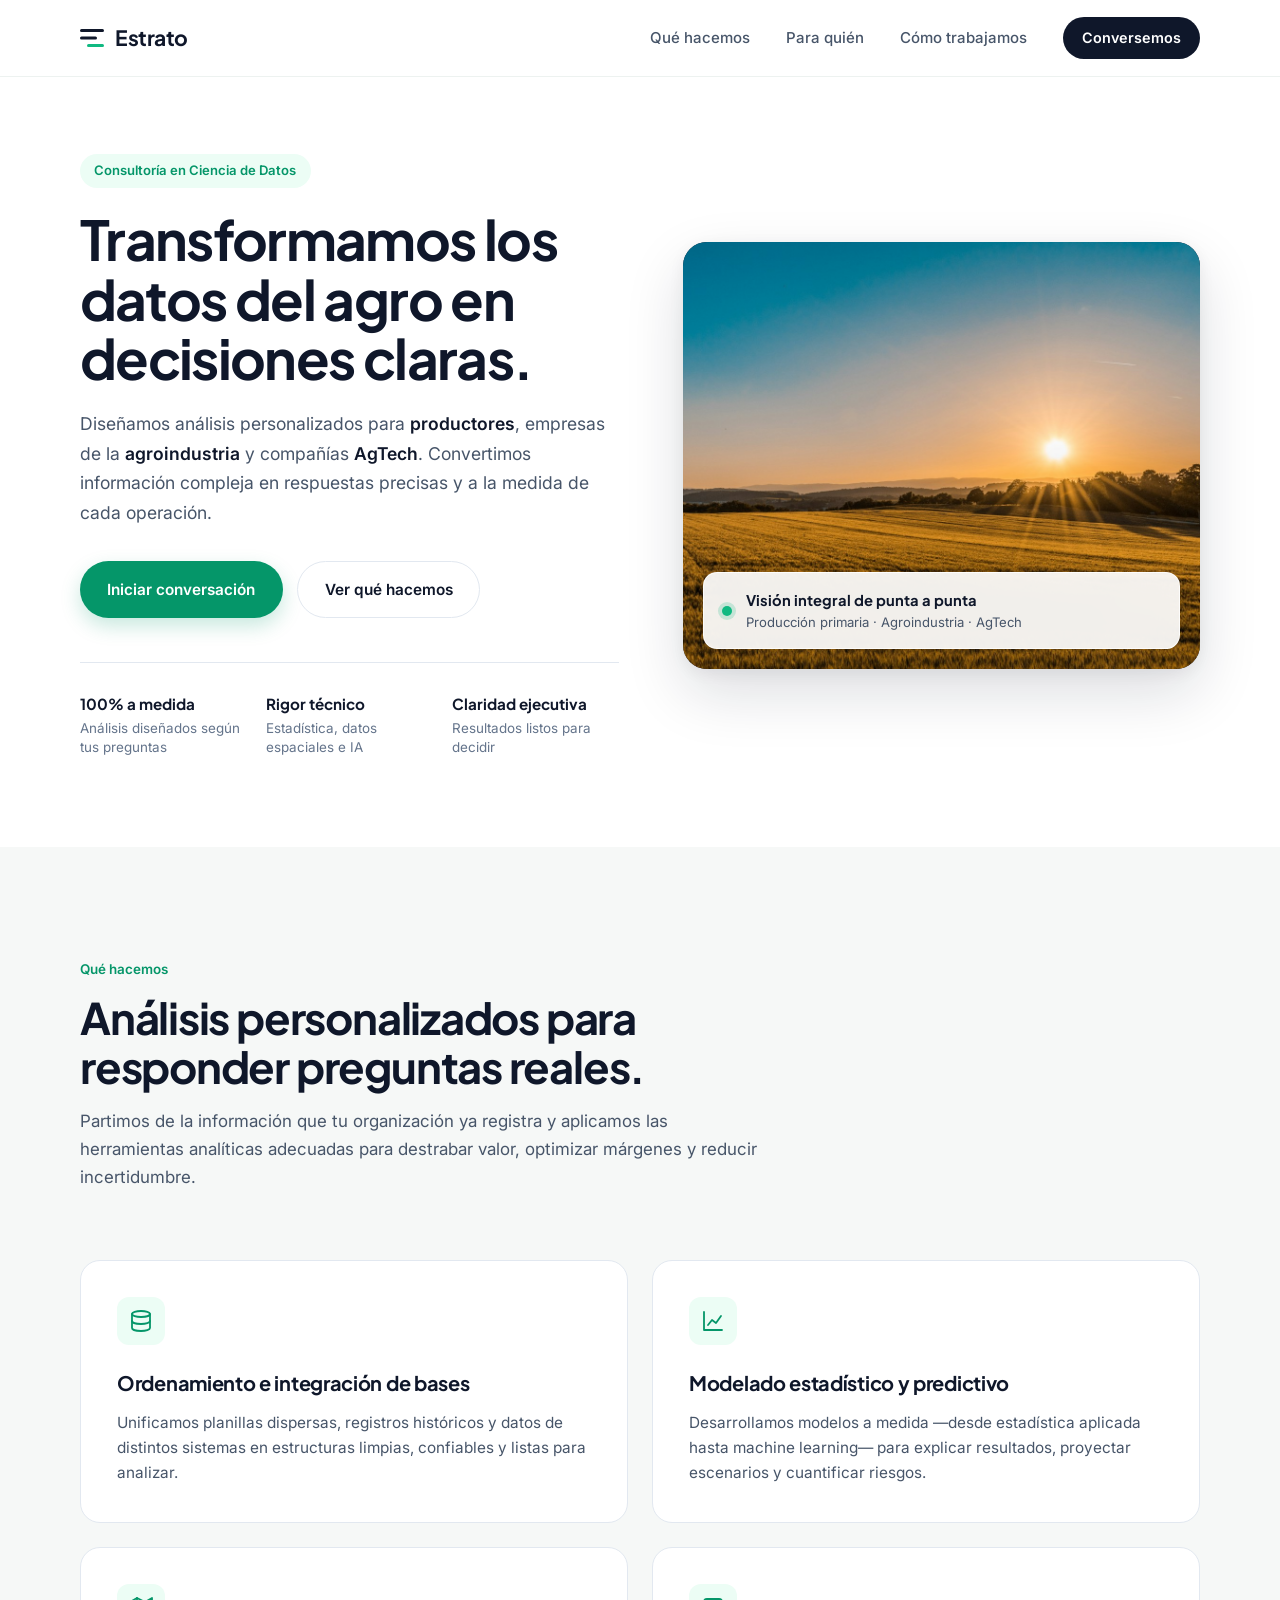
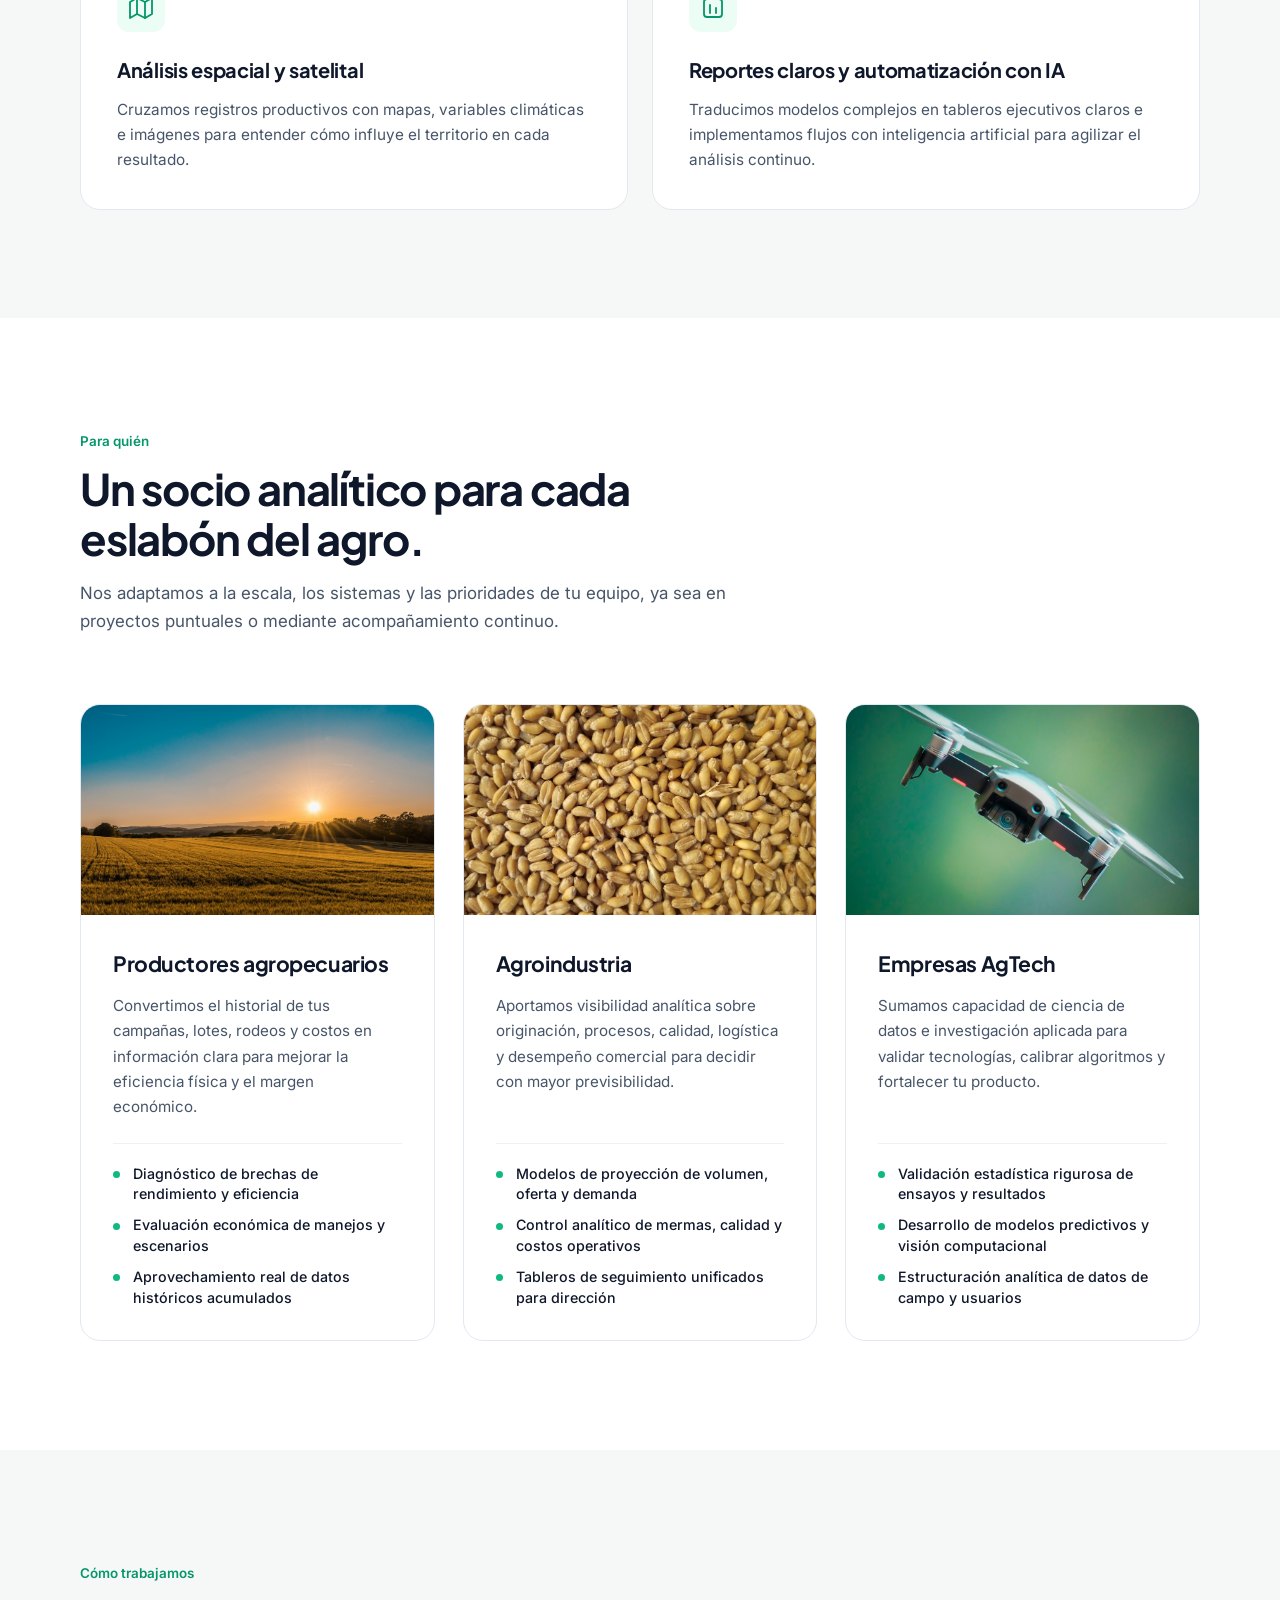
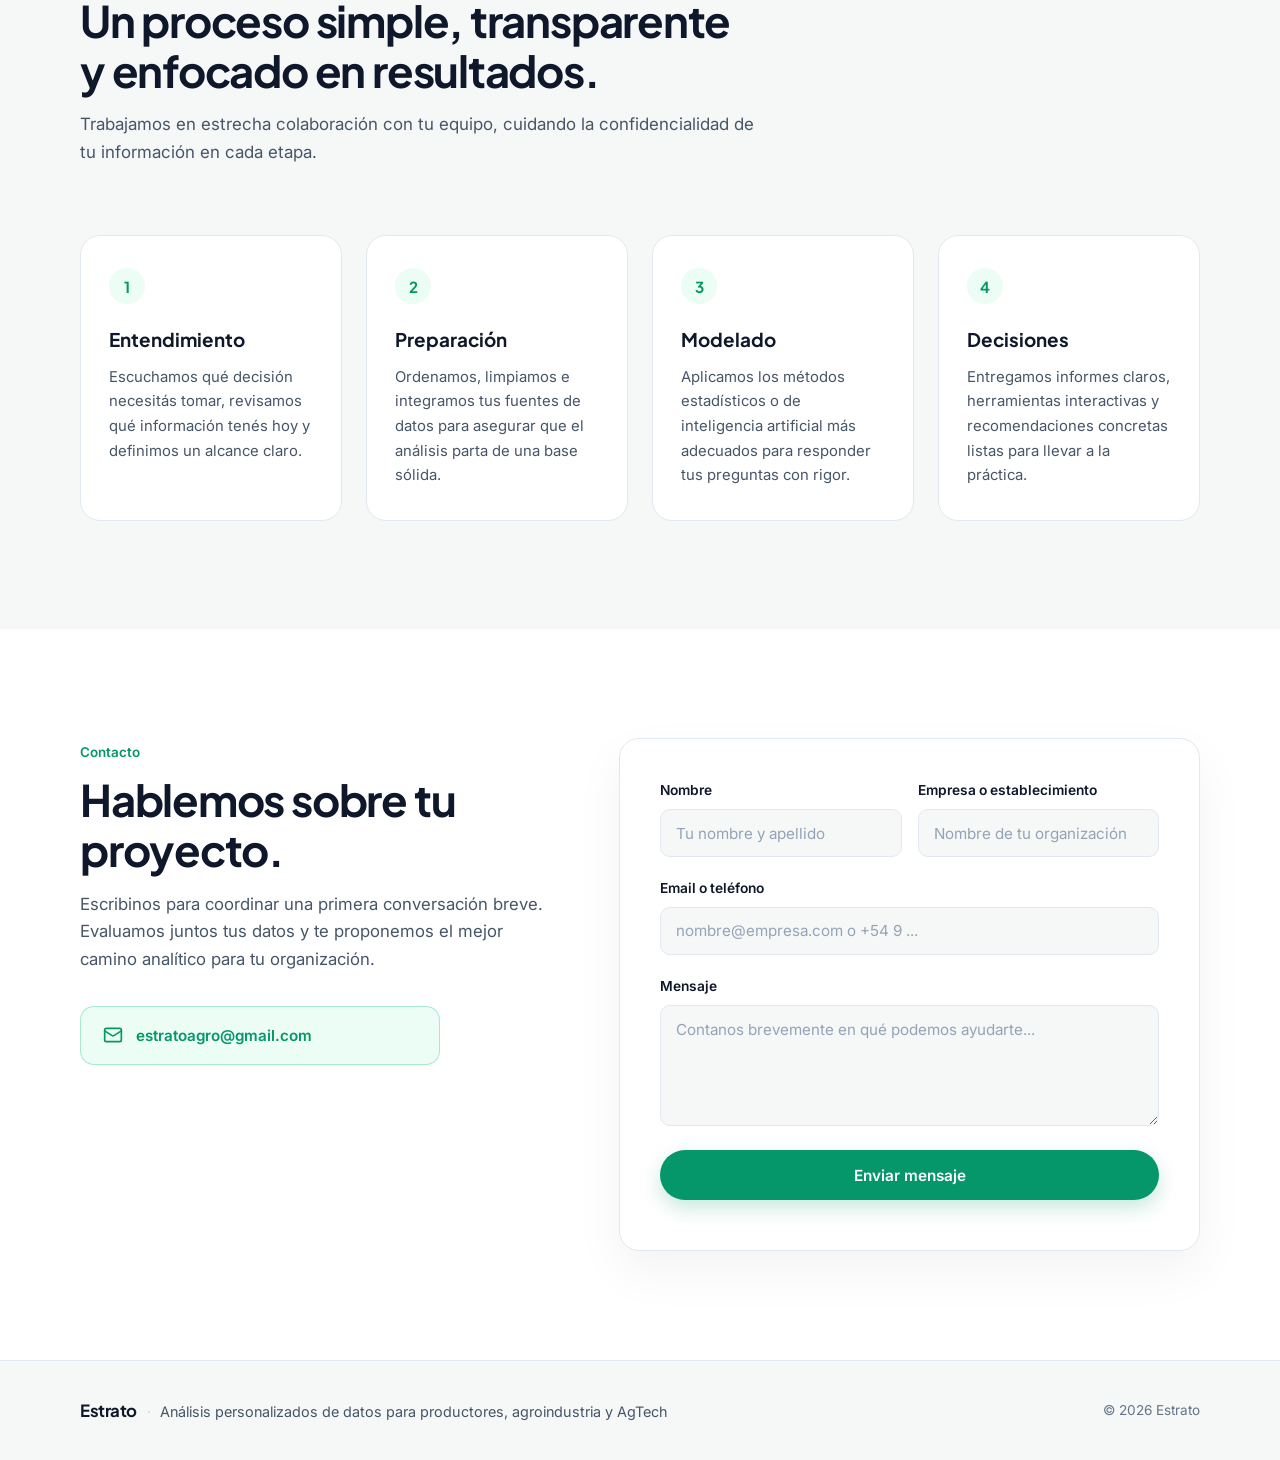
==== index.html @ 47032f1f "Lanzamiento web Estrato" ====
<!DOCTYPE html>
<html lang="es">
<head>
  <meta charset="UTF-8">
  <meta name="viewport" content="width=device-width, initial-scale=1.0">
  <title>Estrato — Análisis personalizados de datos para el agro</title>
  <meta name="description" content="Consultora de análisis personalizados de datos para productores, empresas de la agroindustria y startups AgTech.">
  <link rel="canonical" href="https://estratoagro.github.io/">
  <meta property="og:title" content="Estrato — Análisis personalizados de datos para el agro">
  <meta property="og:description" content="Transformamos datos del agro en decisiones claras para productores, agroindustria y AgTech.">
  <meta property="og:type" content="website">
  <meta property="og:url" content="https://estratoagro.github.io/">
  <link rel="icon" type="image/png" href="assets/estrato-profile.png">
  <script type="application/ld+json">
  {
    "@context": "https://schema.org",
    "@type": "ProfessionalService",
    "name": "Estrato",
    "url": "https://estratoagro.github.io/",
    "email": "estratoagro@gmail.com",
    "description": "Consultora de análisis personalizados de datos, modelado estadístico, GIS e inteligencia artificial para productores, agroindustria y empresas AgTech.",
    "areaServed": "AR",
    "serviceType": ["Análisis de datos", "Modelado estadístico", "Ciencia de datos aplicada al agro", "Análisis espacial"]
  }
  </script>
  <link rel="preconnect" href="https://fonts.googleapis.com">
  <link rel="preconnect" href="https://fonts.gstatic.com" crossorigin>
  <link href="https://fonts.googleapis.com/css2?family=Inter:wght@400;500;600&family=Plus+Jakarta+Sans:wght@600;700&display=swap" rel="stylesheet">
  <link rel="stylesheet" href="styles.css">
</head>
<body>
  <a class="skip-link" href="#contenido">Saltar al contenido</a>

  <!-- HEADER -->
  <header class="site-header">
    <div class="container header-inner">
      <a href="#inicio" class="brand" aria-label="Estrato — Inicio">
        <span class="brand-icon" aria-hidden="true">
          <svg width="24" height="20" viewBox="0 0 24 20" fill="none">
            <rect x="0" y="1" width="24" height="3" rx="1.5" fill="#0F172A"/>
            <rect x="0" y="8.5" width="17" height="3" rx="1.5" fill="#0F172A"/>
            <rect x="7" y="16" width="17" height="3" rx="1.5" fill="#10B981"/>
          </svg>
        </span>
        <span class="brand-name">Estrato</span>
      </a>

      <nav class="site-nav" id="site-nav" aria-label="Navegación principal">
        <a href="#que-hacemos">Qué hacemos</a>
        <a href="#para-quien">Para quién</a>
        <a href="#como-trabajamos">Cómo trabajamos</a>
        <a href="#contacto" class="nav-cta">Conversemos</a>
      </nav>

      <button class="menu-toggle" id="menu-toggle" aria-expanded="false" aria-controls="site-nav" aria-label="Abrir menú">
        <span></span>
        <span></span>
      </button>
    </div>
  </header>

  <main id="contenido">
    <!-- HERO -->
    <section class="hero" id="inicio">
      <div class="container hero-grid">
        <div class="hero-copy">
          <span class="hero-badge">Consultoría en Ciencia de Datos</span>
          <h1>Transformamos los datos del agro en decisiones claras.</h1>
          <p class="hero-lead">
            Diseñamos análisis personalizados para <strong>productores</strong>, empresas de la <strong>agroindustria</strong> y compañías <strong>AgTech</strong>. Convertimos información compleja en respuestas precisas y a la medida de cada operación.
          </p>
          <div class="hero-actions">
            <a href="#contacto" class="btn btn-primary">Iniciar conversación</a>
            <a href="#que-hacemos" class="btn btn-secondary">Ver qué hacemos</a>
          </div>

          <div class="hero-highlights">
            <div class="highlight-item">
              <strong>100% a medida</strong>
              <span>Análisis diseñados según tus preguntas</span>
            </div>
            <div class="highlight-item">
              <strong>Rigor técnico</strong>
              <span>Estadística, datos espaciales e IA</span>
            </div>
            <div class="highlight-item">
              <strong>Claridad ejecutiva</strong>
              <span>Resultados listos para decidir</span>
            </div>
          </div>
        </div>

        <div class="hero-media">
          <div class="video-frame">
            <video
              class="hero-video"
              src="assets/aerial.mp4"
              poster="assets/hero-poster.jpg"
              autoplay
              loop
              muted
              playsinline
            ></video>
            <div class="video-glass-card">
              <span class="glass-dot" aria-hidden="true"></span>
              <div>
                <strong>Visión integral de punta a punta</strong>
                <span>Producción primaria · Agroindustria · AgTech</span>
              </div>
            </div>
          </div>
        </div>
      </div>
    </section>

    <!-- 1. QUÉ HACEMOS -->
    <section class="section section-soft" id="que-hacemos">
      <div class="container">
        <div class="section-header">
          <span class="section-eyebrow">Qué hacemos</span>
          <h2>Análisis personalizados para responder preguntas reales.</h2>
          <p>
            Partimos de la información que tu organización ya registra y aplicamos las herramientas analíticas adecuadas para destrabar valor, optimizar márgenes y reducir incertidumbre.
          </p>
        </div>

        <div class="features-grid">
          <article class="feature-card">
            <div class="feature-icon" aria-hidden="true">
              <svg width="24" height="24" viewBox="0 0 24 24" fill="none" stroke="currentColor" stroke-width="1.8" stroke-linecap="round" stroke-linejoin="round">
                <ellipse cx="12" cy="5" rx="9" ry="3"/>
                <path d="M3 5v14c0 1.66 4 3 9 3s9-1.34 9-3V5"/>
                <path d="M3 12c0 1.66 4 3 9 3s9-1.34 9-3"/>
              </svg>
            </div>
            <h3>Ordenamiento e integración de bases</h3>
            <p>Unificamos planillas dispersas, registros históricos y datos de distintos sistemas en estructuras limpias, confiables y listas para analizar.</p>
          </article>

          <article class="feature-card">
            <div class="feature-icon" aria-hidden="true">
              <svg width="24" height="24" viewBox="0 0 24 24" fill="none" stroke="currentColor" stroke-width="1.8" stroke-linecap="round" stroke-linejoin="round">
                <path d="M3 3v18h18"/>
                <path d="M7 16l4-5 4 3 5-7"/>
              </svg>
            </div>
            <h3>Modelado estadístico y predictivo</h3>
            <p>Desarrollamos modelos a medida —desde estadística aplicada hasta machine learning— para explicar resultados, proyectar escenarios y cuantificar riesgos.</p>
          </article>

          <article class="feature-card">
            <div class="feature-icon" aria-hidden="true">
              <svg width="24" height="24" viewBox="0 0 24 24" fill="none" stroke="currentColor" stroke-width="1.8" stroke-linecap="round" stroke-linejoin="round">
                <polygon points="1 6 1 22 8 18 16 22 23 18 23 2 16 6 8 2 1 6"/>
                <line x1="8" y1="2" x2="8" y2="18"/>
                <line x1="16" y1="6" x2="16" y2="22"/>
              </svg>
            </div>
            <h3>Análisis espacial y satelital</h3>
            <p>Cruzamos registros productivos con mapas, variables climáticas e imágenes para entender cómo influye el territorio en cada resultado.</p>
          </article>

          <article class="feature-card">
            <div class="feature-icon" aria-hidden="true">
              <svg width="24" height="24" viewBox="0 0 24 24" fill="none" stroke="currentColor" stroke-width="1.8" stroke-linecap="round" stroke-linejoin="round">
                <rect x="3" y="3" width="18" height="18" rx="3"/>
                <path d="M9 17V9"/>
                <path d="M15 17v-5"/>
              </svg>
            </div>
            <h3>Reportes claros y automatización con IA</h3>
            <p>Traducimos modelos complejos en tableros ejecutivos claros e implementamos flujos con inteligencia artificial para agilizar el análisis continuo.</p>
          </article>
        </div>
      </div>
    </section>

    <!-- 2. PARA QUIÉN -->
    <section class="section section-white" id="para-quien">
      <div class="container">
        <div class="section-header">
          <span class="section-eyebrow">Para quién</span>
          <h2>Un socio analítico para cada eslabón del agro.</h2>
          <p>
            Nos adaptamos a la escala, los sistemas y las prioridades de tu equipo, ya sea en proyectos puntuales o mediante acompañamiento continuo.
          </p>
        </div>

        <div class="sectors-grid">
          <article class="sector-card">
            <div class="sector-img-wrap">
              <img src="assets/field-productores.jpg" alt="Campos agrícolas al amanecer" loading="lazy">
            </div>
            <div class="sector-body">
              <h3>Productores agropecuarios</h3>
              <p>Convertimos el historial de tus campañas, lotes, rodeos y costos en información clara para mejorar la eficiencia física y el margen económico.</p>
              <ul class="clean-list">
                <li>Diagnóstico de brechas de rendimiento y eficiencia</li>
                <li>Evaluación económica de manejos y escenarios</li>
                <li>Aprovechamiento real de datos históricos acumulados</li>
              </ul>
            </div>
          </article>

          <article class="sector-card">
            <div class="sector-img-wrap">
              <img src="assets/field-agroindustria.jpg" alt="Granos cosechados en agroindustria" loading="lazy">
            </div>
            <div class="sector-body">
              <h3>Agroindustria</h3>
              <p>Aportamos visibilidad analítica sobre originación, procesos, calidad, logística y desempeño comercial para decidir con mayor previsibilidad.</p>
              <ul class="clean-list">
                <li>Modelos de proyección de volumen, oferta y demanda</li>
                <li>Control analítico de mermas, calidad y costos operativos</li>
                <li>Tableros de seguimiento unificados para dirección</li>
              </ul>
            </div>
          </article>

          <article class="sector-card">
            <div class="sector-img-wrap">
              <img src="assets/field-agtech.jpg" alt="Cultivos en crecimiento e innovación AgTech" loading="lazy">
            </div>
            <div class="sector-body">
              <h3>Empresas AgTech</h3>
              <p>Sumamos capacidad de ciencia de datos e investigación aplicada para validar tecnologías, calibrar algoritmos y fortalecer tu producto.</p>
              <ul class="clean-list">
                <li>Validación estadística rigurosa de ensayos y resultados</li>
                <li>Desarrollo de modelos predictivos y visión computacional</li>
                <li>Estructuración analítica de datos de campo y usuarios</li>
              </ul>
            </div>
          </article>
        </div>
      </div>
    </section>

    <!-- 3. CÓMO TRABAJAMOS -->
    <section class="section section-soft" id="como-trabajamos">
      <div class="container">
        <div class="section-header">
          <span class="section-eyebrow">Cómo trabajamos</span>
          <h2>Un proceso simple, transparente y enfocado en resultados.</h2>
          <p>
            Trabajamos en estrecha colaboración con tu equipo, cuidando la confidencialidad de tu información en cada etapa.
          </p>
        </div>

        <div class="steps-grid">
          <div class="step-card">
            <span class="step-number">1</span>
            <h3>Entendimiento</h3>
            <p>Escuchamos qué decisión necesitás tomar, revisamos qué información tenés hoy y definimos un alcance claro.</p>
          </div>

          <div class="step-card">
            <span class="step-number">2</span>
            <h3>Preparación</h3>
            <p>Ordenamos, limpiamos e integramos tus fuentes de datos para asegurar que el análisis parta de una base sólida.</p>
          </div>

          <div class="step-card">
            <span class="step-number">3</span>
            <h3>Modelado</h3>
            <p>Aplicamos los métodos estadísticos o de inteligencia artificial más adecuados para responder tus preguntas con rigor.</p>
          </div>

          <div class="step-card">
            <span class="step-number">4</span>
            <h3>Decisiones</h3>
            <p>Entregamos informes claros, herramientas interactivas y recomendaciones concretas listas para llevar a la práctica.</p>
          </div>
        </div>
      </div>
    </section>

    <!-- 4. CONTACTO -->
    <section class="section section-white" id="contacto">
      <div class="container contact-grid">
        <div class="contact-info">
          <span class="section-eyebrow">Contacto</span>
          <h2>Hablemos sobre tu proyecto.</h2>
          <p class="contact-lead">
            Escribinos para coordinar una primera conversación breve. Evaluamos juntos tus datos y te proponemos el mejor camino analítico para tu organización.
          </p>

          <div class="direct-buttons">
            <a href="#" class="direct-btn direct-btn-wa" id="direct-email">
              <svg width="20" height="20" viewBox="0 0 24 24" fill="none" stroke="currentColor" stroke-width="2" stroke-linecap="round" stroke-linejoin="round" aria-hidden="true">
                <rect x="2" y="4" width="20" height="16" rx="2"/>
                <path d="m22 7-8.97 5.7a1.94 1.94 0 0 1-2.06 0L2 7"/>
              </svg>
              <span id="display-email">estratoagro@gmail.com</span>
            </a>
          </div>
        </div>

        <div class="contact-card">
          <form id="contact-form" class="contact-form" novalidate>
            <div class="form-row">
              <div class="field">
                <label for="c-name">Nombre</label>
                <input type="text" id="c-name" name="name" autocomplete="name" required placeholder="Tu nombre y apellido">
              </div>
              <div class="field">
                <label for="c-org">Empresa o establecimiento</label>
                <input type="text" id="c-org" name="org" autocomplete="organization" placeholder="Nombre de tu organización">
              </div>
            </div>

            <div class="field">
              <label for="c-reply">Email o teléfono</label>
              <input type="text" id="c-reply" name="reply" required placeholder="nombre@empresa.com o +54 9 ...">
            </div>

            <div class="field">
              <label for="c-msg">Mensaje</label>
              <textarea id="c-msg" name="msg" rows="4" required placeholder="Contanos brevemente en qué podemos ayudarte..."></textarea>
            </div>

            <div class="form-footer">
              <button type="submit" class="btn btn-primary btn-full">Enviar mensaje</button>
              <span class="form-error" id="form-error" role="status" aria-live="polite"></span>
            </div>
          </form>

          <div class="form-success" id="form-success" hidden>
            <div class="success-icon" aria-hidden="true">
              <svg width="28" height="28" viewBox="0 0 24 24" fill="none" stroke="currentColor" stroke-width="2.2" stroke-linecap="round" stroke-linejoin="round">
                <path d="M20 6 9 17l-5-5"/>
              </svg>
            </div>
            <h3>Mensaje listo para enviar</h3>
            <p>Hacé clic abajo para despachar la consulta desde tu correo:</p>
            <div class="success-actions">
              <a href="#" class="btn btn-primary" id="sent-mail">Enviar por Email</a>
            </div>
            <button type="button" class="link-reset" id="sent-reset">Volver al formulario</button>
          </div>
        </div>
      </div>
    </section>
  </main>

  <!-- FOOTER -->
  <footer class="site-footer">
    <div class="container footer-inner">
      <div class="footer-brand">
        <span class="brand-name">Estrato</span>
        <span class="footer-sep" aria-hidden="true">·</span>
        <span>Análisis personalizados de datos para productores, agroindustria y AgTech</span>
      </div>
      <div class="footer-copy">
        &copy; <span id="year">2026</span> Estrato
      </div>
    </div>
  </footer>

  <script src="app.js"></script>
</body>
</html>
---- styles.css ----
/* ==========================================================================
   Estrato — Clean Luminous Design System (Apple / Stripe Inspired)
   Paleta: Blanco puro (#FFFFFF), Gris nube (#F7F9F8), Grafito (#0F172A),
   Verde Esmeralda fresco (#10B981 / #059669).
   ========================================================================== */

:root {
  --bg-white: #FFFFFF;
  --bg-soft: #F6F8F7;
  --ink: #0F172A;
  --ink-secondary: #475569;
  --ink-muted: #64748B;
  --border: #E2E8F0;
  --border-subtle: #EDF2F0;

  --emerald: #10B981;
  --emerald-dark: #059669;
  --emerald-tint: #ECFDF5;

  --font-display: 'Plus Jakarta Sans', -apple-system, BlinkMacSystemFont, sans-serif;
  --font-sans: 'Inter', -apple-system, BlinkMacSystemFont, 'Segoe UI', sans-serif;

  --container: 1200px;
  --gutter: clamp(1.25rem, 4vw, 2.5rem);
  --radius-lg: 20px;
  --radius-md: 14px;
  --radius-sm: 10px;
}

*, *::before, *::after {
  box-sizing: border-box;
}

[hidden] {
  display: none !important;
}

html {
  scroll-behavior: smooth;
  -webkit-font-smoothing: antialiased;
  text-rendering: optimizeLegibility;
}

body {
  margin: 0;
  background: var(--bg-white);
  color: var(--ink);
  font-family: var(--font-sans);
  font-size: 16px;
  line-height: 1.65;
}

section[id] {
  scroll-margin-top: 84px;
}

.skip-link {
  position: absolute;
  left: -9999px;
  top: 0;
  background: var(--ink);
  color: var(--bg-white);
  padding: 0.75rem 1rem;
  border-radius: 6px;
  z-index: 1000;
}

.skip-link:focus {
  left: 1rem;
  top: 1rem;
}

.container {
  width: 100%;
  max-width: var(--container);
  margin-inline: auto;
  padding-inline: var(--gutter);
}

/* ---------- Header ---------- */

.site-header {
  position: sticky;
  top: 0;
  z-index: 100;
  background: rgba(255, 255, 255, 0.88);
  backdrop-filter: blur(16px);
  border-bottom: 1px solid var(--border-subtle);
}

.header-inner {
  display: flex;
  align-items: center;
  justify-content: space-between;
  height: 76px;
  gap: 1.5rem;
}

.brand {
  display: inline-flex;
  align-items: center;
  gap: 0.7rem;
  color: var(--ink);
  text-decoration: none;
}

.brand-icon {
  display: inline-flex;
  align-items: center;
}

.brand-name {
  font-family: var(--font-display);
  font-size: 1.32rem;
  font-weight: 700;
  letter-spacing: -0.025em;
  color: var(--ink);
}

.site-nav {
  display: flex;
  align-items: center;
  gap: 2.25rem;
}

.site-nav a {
  color: var(--ink-secondary);
  text-decoration: none;
  font-size: 0.94rem;
  font-weight: 500;
  transition: color 0.15s ease;
}

.site-nav a:hover,
.site-nav a:focus-visible {
  color: var(--ink);
}

.site-nav .nav-cta {
  background: var(--ink);
  color: var(--bg-white);
  padding: 0.58rem 1.2rem;
  border-radius: 999px;
  font-weight: 600;
  font-size: 0.9rem;
  transition: background-color 0.18s ease, transform 0.18s ease;
}

.site-nav .nav-cta:hover,
.site-nav .nav-cta:focus-visible {
  background: var(--emerald-dark);
  color: var(--bg-white);
}

.menu-toggle {
  display: none;
  background: transparent;
  border: 1px solid var(--border);
  border-radius: 8px;
  padding: 0.6rem 0.65rem;
  cursor: pointer;
  flex-direction: column;
  gap: 5px;
}

.menu-toggle span {
  display: block;
  width: 18px;
  height: 1.8px;
  background: var(--ink);
}

/* ---------- Buttons ---------- */

.btn {
  display: inline-flex;
  align-items: center;
  justify-content: center;
  gap: 0.5rem;
  font-family: var(--font-sans);
  font-size: 0.96rem;
  font-weight: 600;
  text-decoration: none;
  padding: 0.92rem 1.65rem;
  border-radius: 999px;
  border: 1px solid transparent;
  cursor: pointer;
  transition: background-color 0.18s ease, color 0.18s ease, border-color 0.18s ease, box-shadow 0.18s ease;
}

.btn-primary {
  background: var(--emerald-dark);
  color: #FFFFFF;
  box-shadow: 0 8px 20px rgba(5, 150, 105, 0.22);
}

.btn-primary:hover,
.btn-primary:focus-visible {
  background: #047857;
  box-shadow: 0 10px 24px rgba(5, 150, 105, 0.3);
}

.btn-secondary {
  background: var(--bg-white);
  color: var(--ink);
  border-color: var(--border);
}

.btn-secondary:hover,
.btn-secondary:focus-visible {
  background: var(--bg-soft);
  border-color: #CBD5E1;
}

.btn-full {
  width: 100%;
}

/* ---------- Hero ---------- */

.hero {
  padding-block: clamp(3rem, 6vw, 5rem) clamp(4rem, 7vw, 6rem);
  background: var(--bg-white);
}

.hero-grid {
  display: grid;
  grid-template-columns: minmax(0, 1.02fr) minmax(0, 0.98fr);
  gap: clamp(2.5rem, 5vw, 4.5rem);
  align-items: center;
}

.hero-badge {
  display: inline-block;
  font-size: 0.82rem;
  font-weight: 600;
  color: var(--emerald-dark);
  background: var(--emerald-tint);
  padding: 0.38rem 0.9rem;
  border-radius: 999px;
  margin-bottom: 1.35rem;
}

.hero h1 {
  margin: 0 0 1.35rem;
  font-family: var(--font-display);
  font-weight: 700;
  font-size: clamp(2.4rem, 4.3vw, 3.7rem);
  line-height: 1.08;
  letter-spacing: -0.03em;
  color: var(--ink);
}

.hero-lead {
  margin: 0 0 2.1rem;
  font-size: 1.1rem;
  line-height: 1.68;
  color: var(--ink-secondary);
  max-width: 52ch;
}

.hero-lead strong {
  color: var(--ink);
  font-weight: 600;
}

.hero-actions {
  display: flex;
  flex-wrap: wrap;
  gap: 0.9rem;
  margin-bottom: 2.75rem;
}

.hero-highlights {
  display: grid;
  grid-template-columns: repeat(3, minmax(0, 1fr));
  gap: 1.25rem;
  padding-top: 1.75rem;
  border-top: 1px solid var(--border);
}

.highlight-item strong {
  display: block;
  font-family: var(--font-display);
  font-size: 0.95rem;
  font-weight: 700;
  color: var(--ink);
  margin-bottom: 0.2rem;
}

.highlight-item span {
  display: block;
  font-size: 0.84rem;
  line-height: 1.42;
  color: var(--ink-muted);
}

.hero-media {
  position: relative;
}

.video-frame {
  position: relative;
  border-radius: 24px;
  overflow: hidden;
  background: #0F172A;
  box-shadow:
    0 24px 60px rgba(15, 23, 42, 0.14),
    0 4px 16px rgba(15, 23, 42, 0.06);
  aspect-ratio: 4 / 3.3;
}

.hero-video {
  width: 100%;
  height: 100%;
  object-fit: cover;
  display: block;
}

.video-glass-card {
  position: absolute;
  left: 1.25rem;
  right: 1.25rem;
  bottom: 1.25rem;
  background: rgba(255, 255, 255, 0.92);
  backdrop-filter: blur(14px);
  border: 1px solid rgba(255, 255, 255, 0.8);
  border-radius: 14px;
  padding: 0.9rem 1.15rem;
  display: flex;
  align-items: center;
  gap: 0.85rem;
  box-shadow: 0 10px 30px rgba(15, 23, 42, 0.12);
}

.glass-dot {
  width: 10px;
  height: 10px;
  border-radius: 50%;
  background: var(--emerald);
  box-shadow: 0 0 0 4px rgba(16, 185, 129, 0.2);
  flex-shrink: 0;
}

.video-glass-card strong {
  display: block;
  font-family: var(--font-display);
  font-size: 0.92rem;
  color: var(--ink);
}

.video-glass-card span {
  display: block;
  font-size: 0.82rem;
  color: var(--ink-secondary);
}

/* ---------- Sections Shared ---------- */

.section {
  padding-block: clamp(5rem, 8.5vw, 7.25rem);
}

.section-soft {
  background: var(--bg-soft);
}

.section-white {
  background: var(--bg-white);
}

.section-header {
  max-width: 680px;
  margin-bottom: clamp(3rem, 5.5vw, 4.25rem);
}

.section-eyebrow {
  display: inline-block;
  font-size: 0.84rem;
  font-weight: 600;
  color: var(--emerald-dark);
  margin-bottom: 0.75rem;
}

.section h2 {
  margin: 0 0 1rem;
  font-family: var(--font-display);
  font-weight: 700;
  font-size: clamp(2rem, 3.4vw, 2.75rem);
  line-height: 1.14;
  letter-spacing: -0.028em;
  color: var(--ink);
}

.section-header p {
  margin: 0;
  font-size: 1.06rem;
  color: var(--ink-secondary);
}

/* ---------- 1. Features Grid (Qué hacemos) ---------- */

.features-grid {
  display: grid;
  grid-template-columns: repeat(2, minmax(0, 1fr));
  gap: 1.5rem;
}

.feature-card {
  background: var(--bg-white);
  border: 1px solid var(--border);
  border-radius: var(--radius-lg);
  padding: 2.25rem;
  transition: transform 0.2s ease, box-shadow 0.2s ease;
}

.feature-card:hover {
  transform: translateY(-2px);
  box-shadow: 0 16px 36px rgba(15, 23, 42, 0.06);
}

.feature-icon {
  width: 48px;
  height: 48px;
  border-radius: 12px;
  background: var(--emerald-tint);
  color: var(--emerald-dark);
  display: inline-flex;
  align-items: center;
  justify-content: center;
  margin-bottom: 1.35rem;
}

.feature-card h3 {
  margin: 0 0 0.65rem;
  font-family: var(--font-display);
  font-size: 1.25rem;
  font-weight: 700;
  letter-spacing: -0.015em;
}

.feature-card p {
  margin: 0;
  font-size: 0.96rem;
  color: var(--ink-secondary);
}

/* ---------- 2. Sectors Grid (Para quién) ---------- */

.sectors-grid {
  display: grid;
  grid-template-columns: repeat(3, minmax(0, 1fr));
  gap: 1.75rem;
}

.sector-card {
  background: var(--bg-white);
  border: 1px solid var(--border);
  border-radius: var(--radius-lg);
  overflow: hidden;
  display: flex;
  flex-direction: column;
  transition: transform 0.2s ease, box-shadow 0.2s ease;
}

.sector-card:hover {
  transform: translateY(-4px);
  box-shadow: 0 20px 44px rgba(15, 23, 42, 0.08);
}

.sector-img-wrap {
  width: 100%;
  height: 210px;
  overflow: hidden;
  background: var(--bg-soft);
}

.sector-img-wrap img {
  width: 100%;
  height: 100%;
  object-fit: cover;
  display: block;
  transition: transform 0.4s ease;
}

.sector-card:hover .sector-img-wrap img {
  transform: scale(1.03);
}

.sector-body {
  padding: 2rem;
  display: flex;
  flex-direction: column;
  flex-grow: 1;
}

.sector-body h3 {
  margin: 0 0 0.75rem;
  font-family: var(--font-display);
  font-size: 1.32rem;
  font-weight: 700;
  letter-spacing: -0.02em;
}

.sector-body p {
  margin: 0 0 1.5rem;
  font-size: 0.95rem;
  color: var(--ink-secondary);
}

.clean-list {
  list-style: none;
  margin: auto 0 0;
  padding: 1.25rem 0 0;
  border-top: 1px solid var(--border-subtle);
  display: flex;
  flex-direction: column;
  gap: 0.65rem;
}

.clean-list li {
  position: relative;
  padding-left: 1.25rem;
  font-size: 0.89rem;
  line-height: 1.45;
  color: var(--ink);
  font-weight: 500;
}

.clean-list li::before {
  content: '';
  position: absolute;
  left: 0;
  top: 0.52em;
  width: 7px;
  height: 7px;
  border-radius: 50%;
  background: var(--emerald);
}

/* ---------- 3. Steps Grid (Cómo trabajamos) ---------- */

.steps-grid {
  display: grid;
  grid-template-columns: repeat(4, minmax(0, 1fr));
  gap: 1.5rem;
}

.step-card {
  background: var(--bg-white);
  border: 1px solid var(--border);
  border-radius: var(--radius-lg);
  padding: 2rem 1.75rem;
}

.step-number {
  width: 36px;
  height: 36px;
  border-radius: 50%;
  background: var(--emerald-tint);
  color: var(--emerald-dark);
  font-family: var(--font-display);
  font-weight: 700;
  font-size: 0.95rem;
  display: inline-flex;
  align-items: center;
  justify-content: center;
  margin-bottom: 1.25rem;
}

.step-card h3 {
  margin: 0 0 0.6rem;
  font-family: var(--font-display);
  font-size: 1.18rem;
  font-weight: 700;
}

.step-card p {
  margin: 0;
  font-size: 0.93rem;
  color: var(--ink-secondary);
}

/* ---------- 4. Contact ---------- */

.contact-grid {
  display: grid;
  grid-template-columns: minmax(0, 0.9fr) minmax(0, 1.1fr);
  gap: clamp(2.5rem, 5vw, 4.5rem);
  align-items: start;
}

.contact-lead {
  margin: 0 0 2rem;
  font-size: 1.05rem;
  color: var(--ink-secondary);
}

.direct-buttons {
  display: flex;
  flex-direction: column;
  gap: 0.85rem;
  max-width: 360px;
}

.direct-btn {
  display: inline-flex;
  align-items: center;
  gap: 0.85rem;
  padding: 1rem 1.35rem;
  border-radius: var(--radius-md);
  border: 1px solid var(--border);
  background: var(--bg-soft);
  color: var(--ink);
  font-weight: 600;
  font-size: 0.95rem;
  text-decoration: none;
  transition: background-color 0.15s ease, border-color 0.15s ease, transform 0.15s ease;
}

.direct-btn:hover {
  background: var(--bg-white);
  border-color: var(--emerald);
  transform: translateY(-1px);
}

.direct-btn-wa {
  background: var(--emerald-tint);
  border-color: rgba(16, 185, 129, 0.3);
  color: var(--emerald-dark);
}

.direct-btn-wa:hover {
  background: #D1FAE5;
  border-color: var(--emerald-dark);
}

.contact-card {
  background: var(--bg-white);
  border: 1px solid var(--border);
  border-radius: var(--radius-lg);
  padding: clamp(1.75rem, 3.5vw, 2.5rem);
  box-shadow: 0 20px 50px rgba(15, 23, 42, 0.05);
}

.contact-form {
  display: flex;
  flex-direction: column;
  gap: 1.25rem;
}

.form-row {
  display: grid;
  grid-template-columns: repeat(2, minmax(0, 1fr));
  gap: 1rem;
}

.field {
  display: flex;
  flex-direction: column;
  gap: 0.45rem;
}

.field label {
  font-size: 0.86rem;
  font-weight: 600;
  color: var(--ink);
}

.field input,
.field textarea {
  width: 100%;
  font-family: var(--font-sans);
  font-size: 0.95rem;
  color: var(--ink);
  background: var(--bg-soft);
  border: 1px solid var(--border);
  border-radius: var(--radius-sm);
  padding: 0.78rem 0.95rem;
  transition: border-color 0.15s ease, background-color 0.15s ease, box-shadow 0.15s ease;
}

.field input {
  height: 48px;
}

.field textarea {
  resize: vertical;
  line-height: 1.55;
}

.field input::placeholder,
.field textarea::placeholder {
  color: #94A3B8;
}

.field input:focus,
.field textarea:focus {
  outline: none;
  background: var(--bg-white);
  border-color: var(--emerald);
  box-shadow: 0 0 0 3px rgba(16, 185, 129, 0.14);
}

.field input.is-invalid,
.field textarea.is-invalid {
  border-color: #EF4444;
}

.form-footer {
  display: flex;
  flex-direction: column;
  gap: 0.6rem;
  margin-top: 0.25rem;
}

.form-error {
  font-size: 0.84rem;
  color: #DC2626;
}

.form-success {
  text-align: center;
  padding: 1.5rem 0.5rem;
}

.success-icon {
  width: 56px;
  height: 56px;
  border-radius: 50%;
  background: var(--emerald-tint);
  color: var(--emerald-dark);
  display: inline-flex;
  align-items: center;
  justify-content: center;
  margin-bottom: 1.1rem;
}

.form-success h3 {
  margin: 0 0 0.5rem;
  font-family: var(--font-display);
  font-size: 1.35rem;
}

.form-success p {
  margin: 0 0 1.5rem;
  color: var(--ink-secondary);
  font-size: 0.95rem;
}

.success-actions {
  display: flex;
  flex-wrap: wrap;
  justify-content: center;
  gap: 0.75rem;
  margin-bottom: 1.25rem;
}

.link-reset {
  background: none;
  border: 0;
  color: var(--ink-muted);
  font-size: 0.86rem;
  cursor: pointer;
  text-decoration: underline;
}

.link-reset:hover {
  color: var(--ink);
}

/* ---------- Footer ---------- */

.site-footer {
  background: var(--bg-soft);
  border-top: 1px solid var(--border);
  padding-block: 2.25rem;
  font-size: 0.9rem;
  color: var(--ink-secondary);
}

.footer-inner {
  display: flex;
  flex-wrap: wrap;
  align-items: center;
  justify-content: space-between;
  gap: 1rem;
}

.footer-brand {
  display: flex;
  flex-wrap: wrap;
  align-items: baseline;
  gap: 0.6rem;
}

.footer-brand .brand-name {
  font-size: 1.05rem;
}

.footer-sep {
  color: #CBD5E1;
}

.footer-copy {
  font-size: 0.85rem;
  color: var(--ink-muted);
}

/* ---------- Responsive ---------- */

@media (max-width: 1020px) {
  .hero-grid,
  .sectors-grid,
  .steps-grid,
  .contact-grid {
    grid-template-columns: 1fr;
  }

  .features-grid {
    grid-template-columns: 1fr;
  }
}

@media (max-width: 720px) {
  .menu-toggle {
    display: inline-flex;
  }

  .site-nav {
    display: none;
    position: absolute;
    top: 76px;
    left: 0;
    right: 0;
    background: var(--bg-white);
    border-bottom: 1px solid var(--border);
    padding: 1.25rem var(--gutter) 1.5rem;
    flex-direction: column;
    align-items: flex-start;
    gap: 1rem;
    box-shadow: 0 12px 24px rgba(15, 23, 42, 0.06);
  }

  .site-nav.is-open {
    display: flex;
  }

  .hero-highlights,
  .form-row {
    grid-template-columns: 1fr;
  }
}
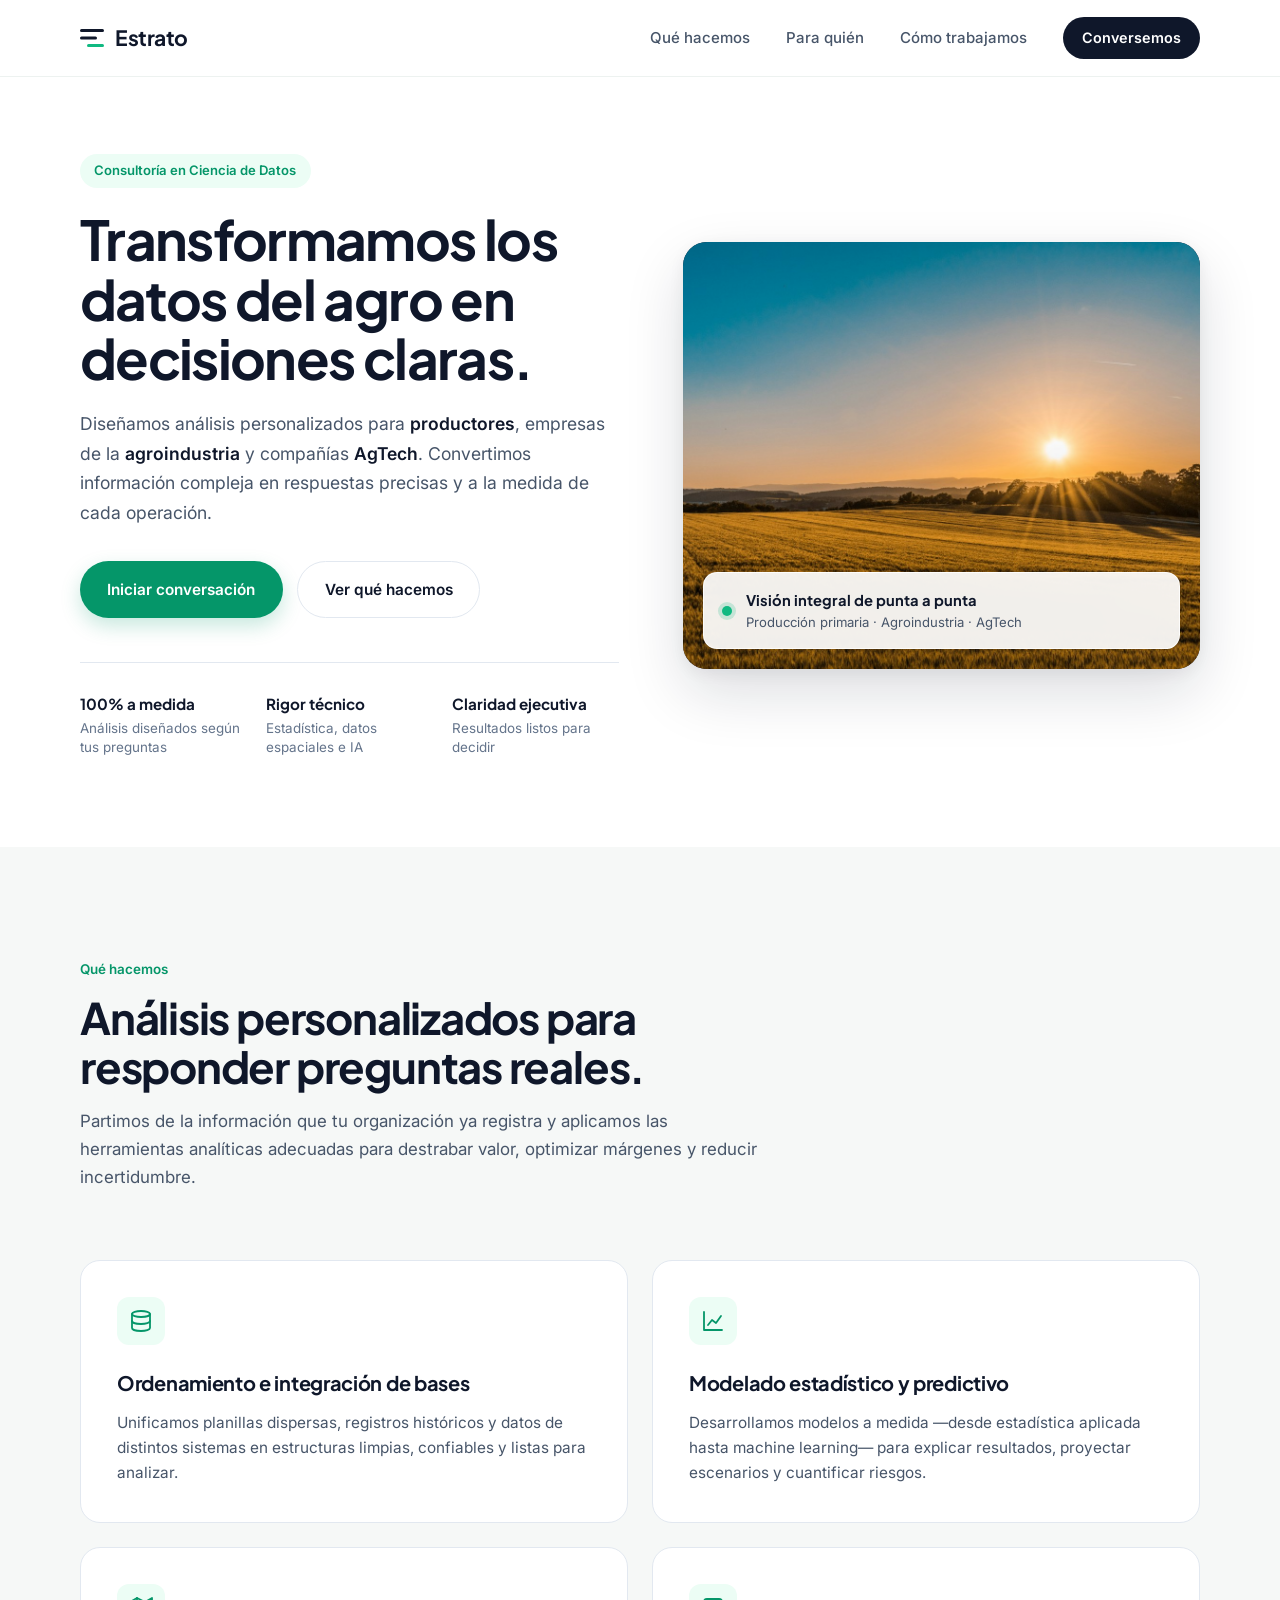
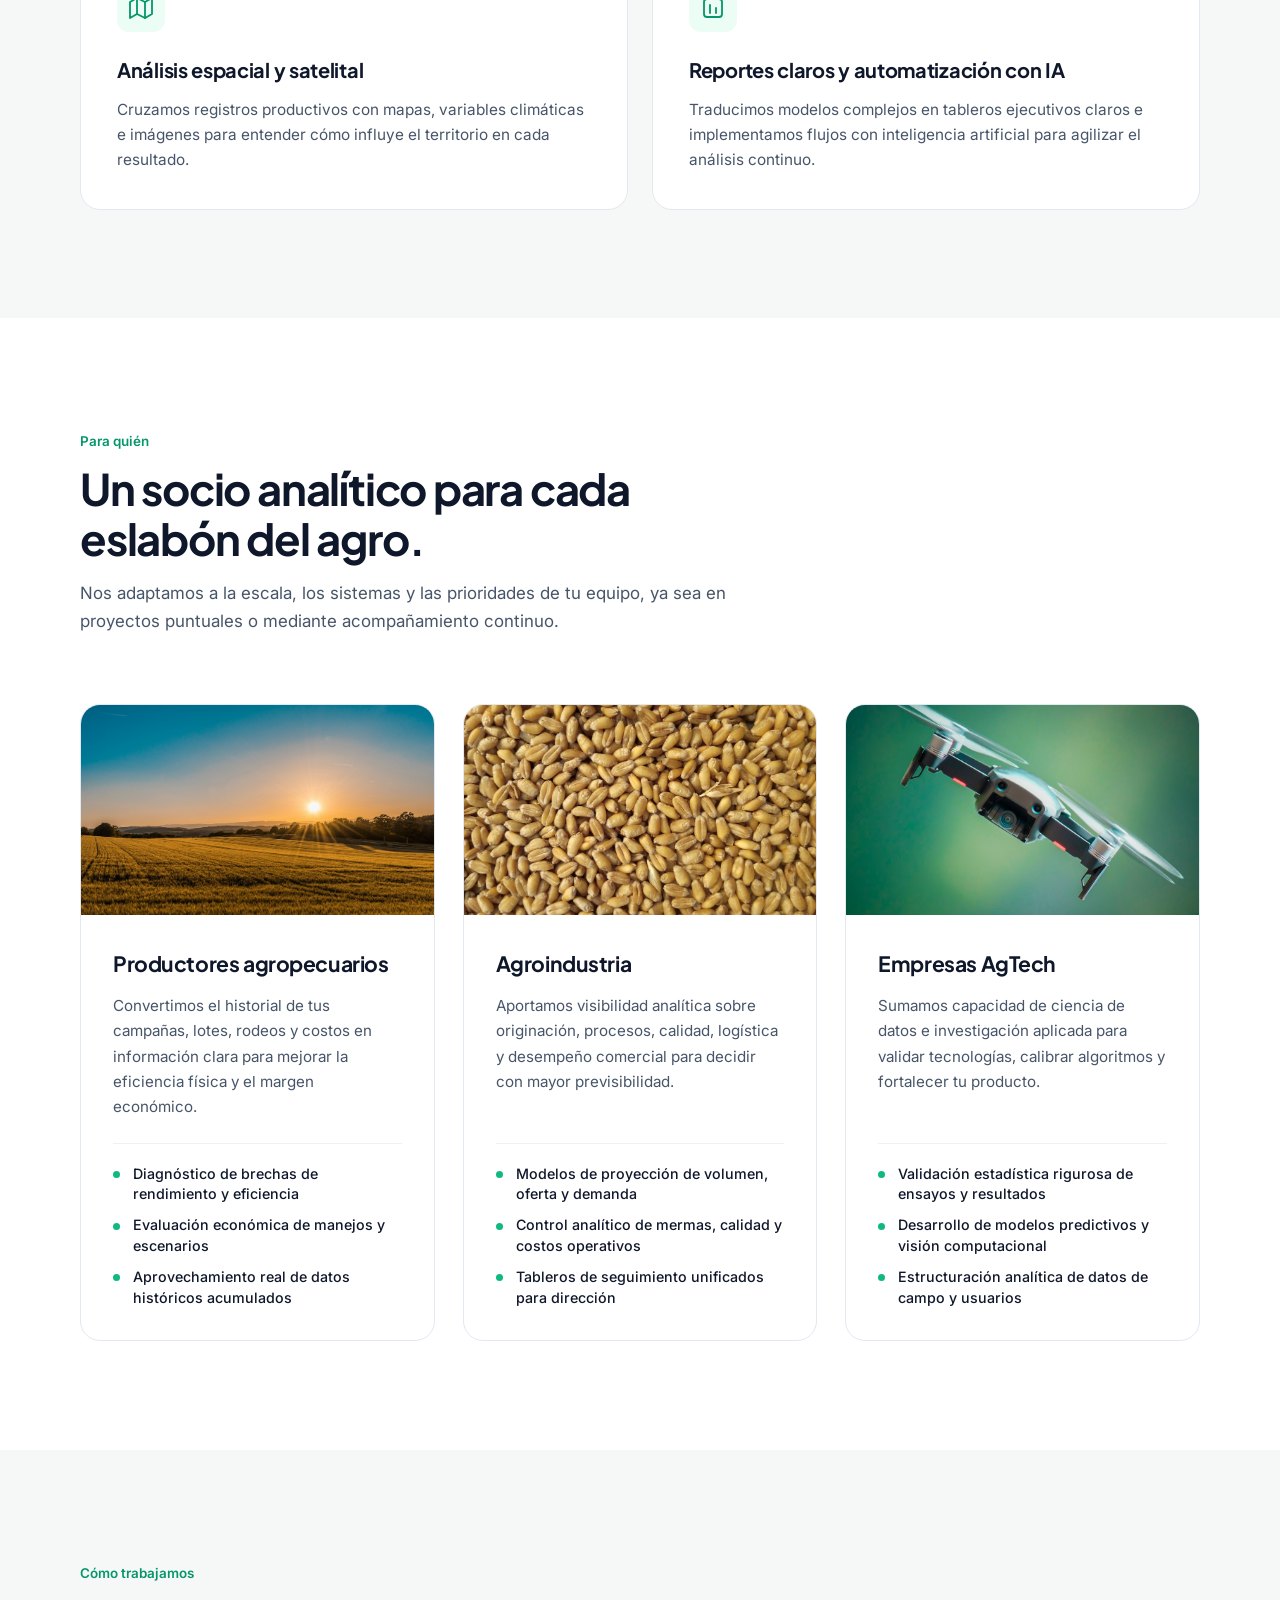
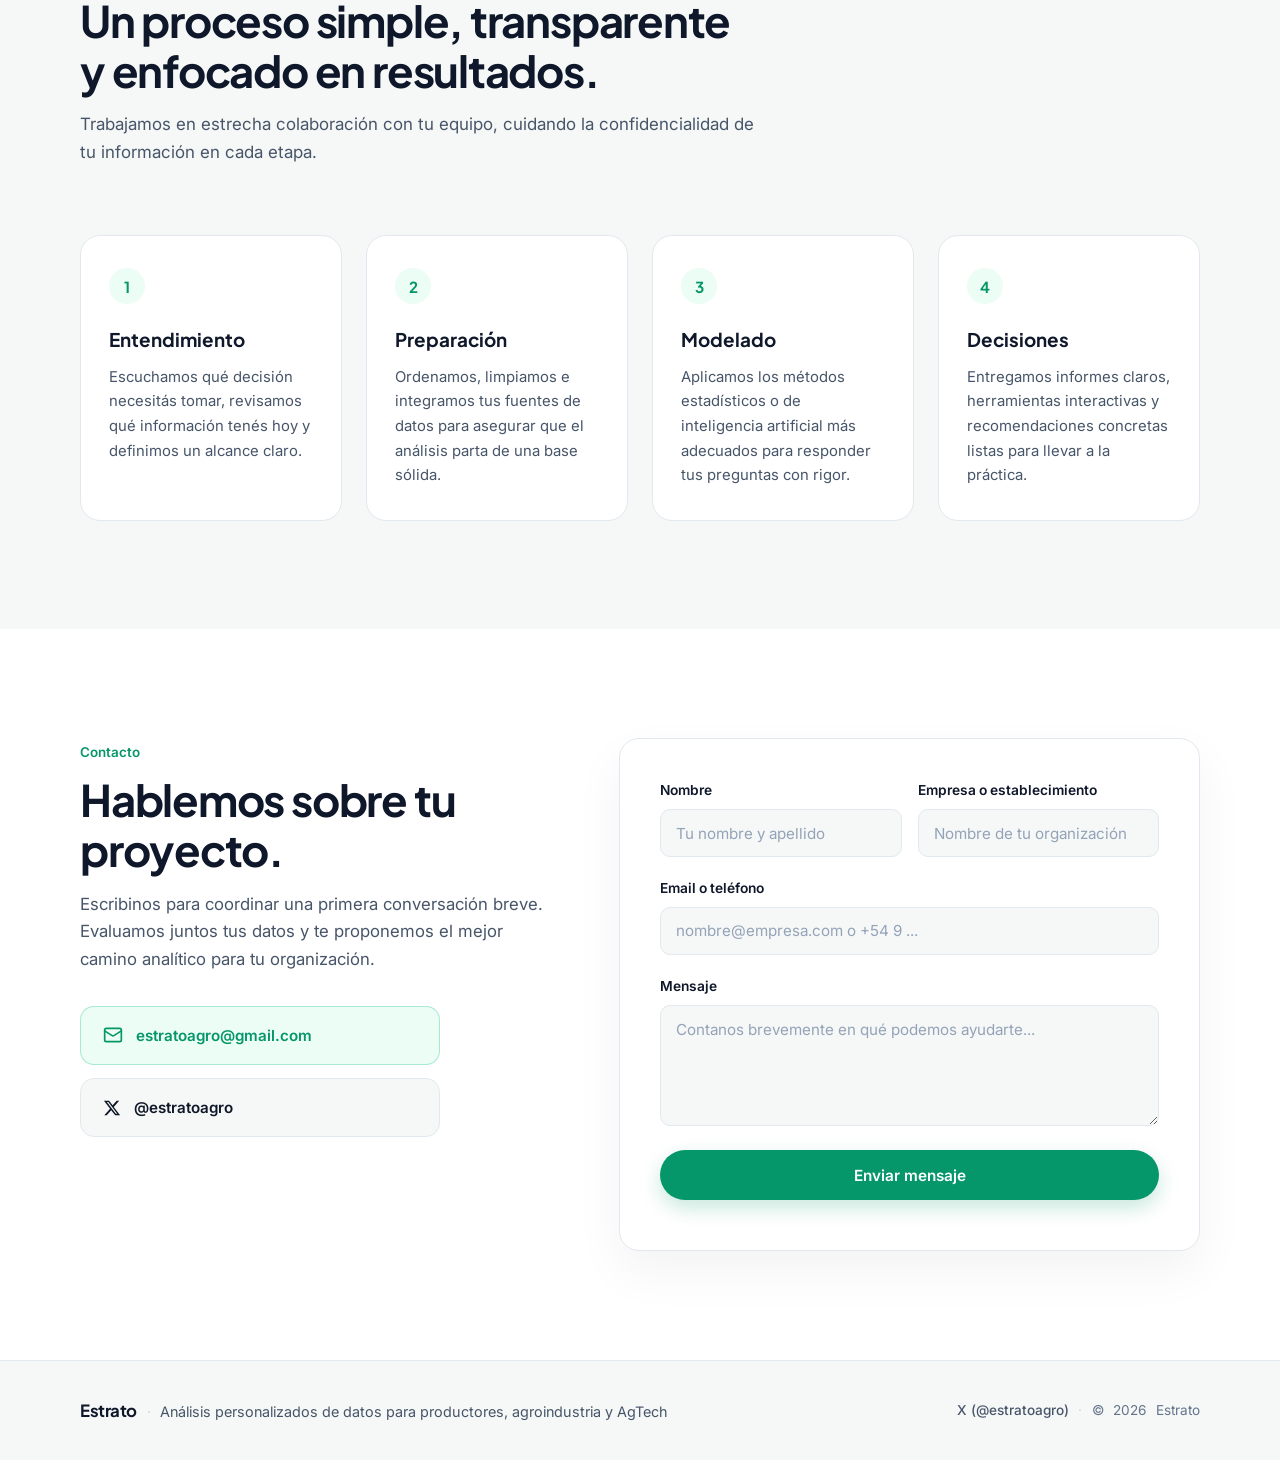
==== commit 294a44ae: "Agregar enlace y metadatos de X (@estratoagro)" ====
--- a/index.html
+++ b/index.html
@@ -10,6 +10,13 @@
   <meta property="og:description" content="Transformamos datos del agro en decisiones claras para productores, agroindustria y AgTech.">
   <meta property="og:type" content="website">
   <meta property="og:url" content="https://estratoagro.github.io/">
+  <meta property="og:image" content="https://estratoagro.github.io/assets/hero-poster.jpg">
+  <meta property="og:image:alt" content="Vista aérea de campos agrícolas — Estrato">
+  <meta name="twitter:card" content="summary_large_image">
+  <meta name="twitter:site" content="@estratoagro">
+  <meta name="twitter:title" content="Estrato — Análisis personalizados de datos para el agro">
+  <meta name="twitter:description" content="Transformamos datos del agro en decisiones claras para productores, agroindustria y AgTech.">
+  <meta name="twitter:image" content="https://estratoagro.github.io/assets/hero-poster.jpg">
   <link rel="icon" type="image/png" href="assets/estrato-profile.png">
   <script type="application/ld+json">
   {
@@ -20,7 +27,8 @@
     "email": "estratoagro@gmail.com",
     "description": "Consultora de análisis personalizados de datos, modelado estadístico, GIS e inteligencia artificial para productores, agroindustria y empresas AgTech.",
     "areaServed": "AR",
-    "serviceType": ["Análisis de datos", "Modelado estadístico", "Ciencia de datos aplicada al agro", "Análisis espacial"]
+    "serviceType": ["Análisis de datos", "Modelado estadístico", "Ciencia de datos aplicada al agro", "Análisis espacial"],
+    "sameAs": ["https://x.com/estratoagro"]
   }
   </script>
   <link rel="preconnect" href="https://fonts.googleapis.com">
@@ -292,6 +300,12 @@
               </svg>
               <span id="display-email">estratoagro@gmail.com</span>
             </a>
+            <a href="https://x.com/estratoagro" class="direct-btn" target="_blank" rel="noopener noreferrer" aria-label="Estrato en X (Twitter)">
+              <svg width="18" height="18" viewBox="0 0 24 24" fill="currentColor" aria-hidden="true">
+                <path d="M18.244 2.25h3.308l-7.227 8.26 8.502 11.24H16.17l-5.214-6.817L4.99 21.75H1.68l7.73-8.835L1.254 2.25H8.08l4.713 6.231zm-1.161 17.52h1.833L7.084 4.126H5.117z"/>
+              </svg>
+              <span>@estratoagro</span>
+            </a>
           </div>
         </div>
 
@@ -351,6 +365,8 @@
         <span>Análisis personalizados de datos para productores, agroindustria y AgTech</span>
       </div>
       <div class="footer-copy">
+        <a href="https://x.com/estratoagro" class="footer-link" target="_blank" rel="noopener noreferrer">X (@estratoagro)</a>
+        <span class="footer-sep" aria-hidden="true">·</span>
         &copy; <span id="year">2026</span> Estrato
       </div>
     </div>
--- a/styles.css
+++ b/styles.css
@@ -803,8 +803,22 @@
 }
 
 .footer-copy {
+  display: flex;
+  align-items: center;
+  gap: 0.6rem;
   font-size: 0.85rem;
   color: var(--ink-muted);
+}
+
+.footer-link {
+  color: var(--ink-secondary);
+  text-decoration: none;
+  font-weight: 500;
+  transition: color 0.15s ease;
+}
+
+.footer-link:hover {
+  color: var(--emerald-dark);
 }
 
 /* ---------- Responsive ---------- */
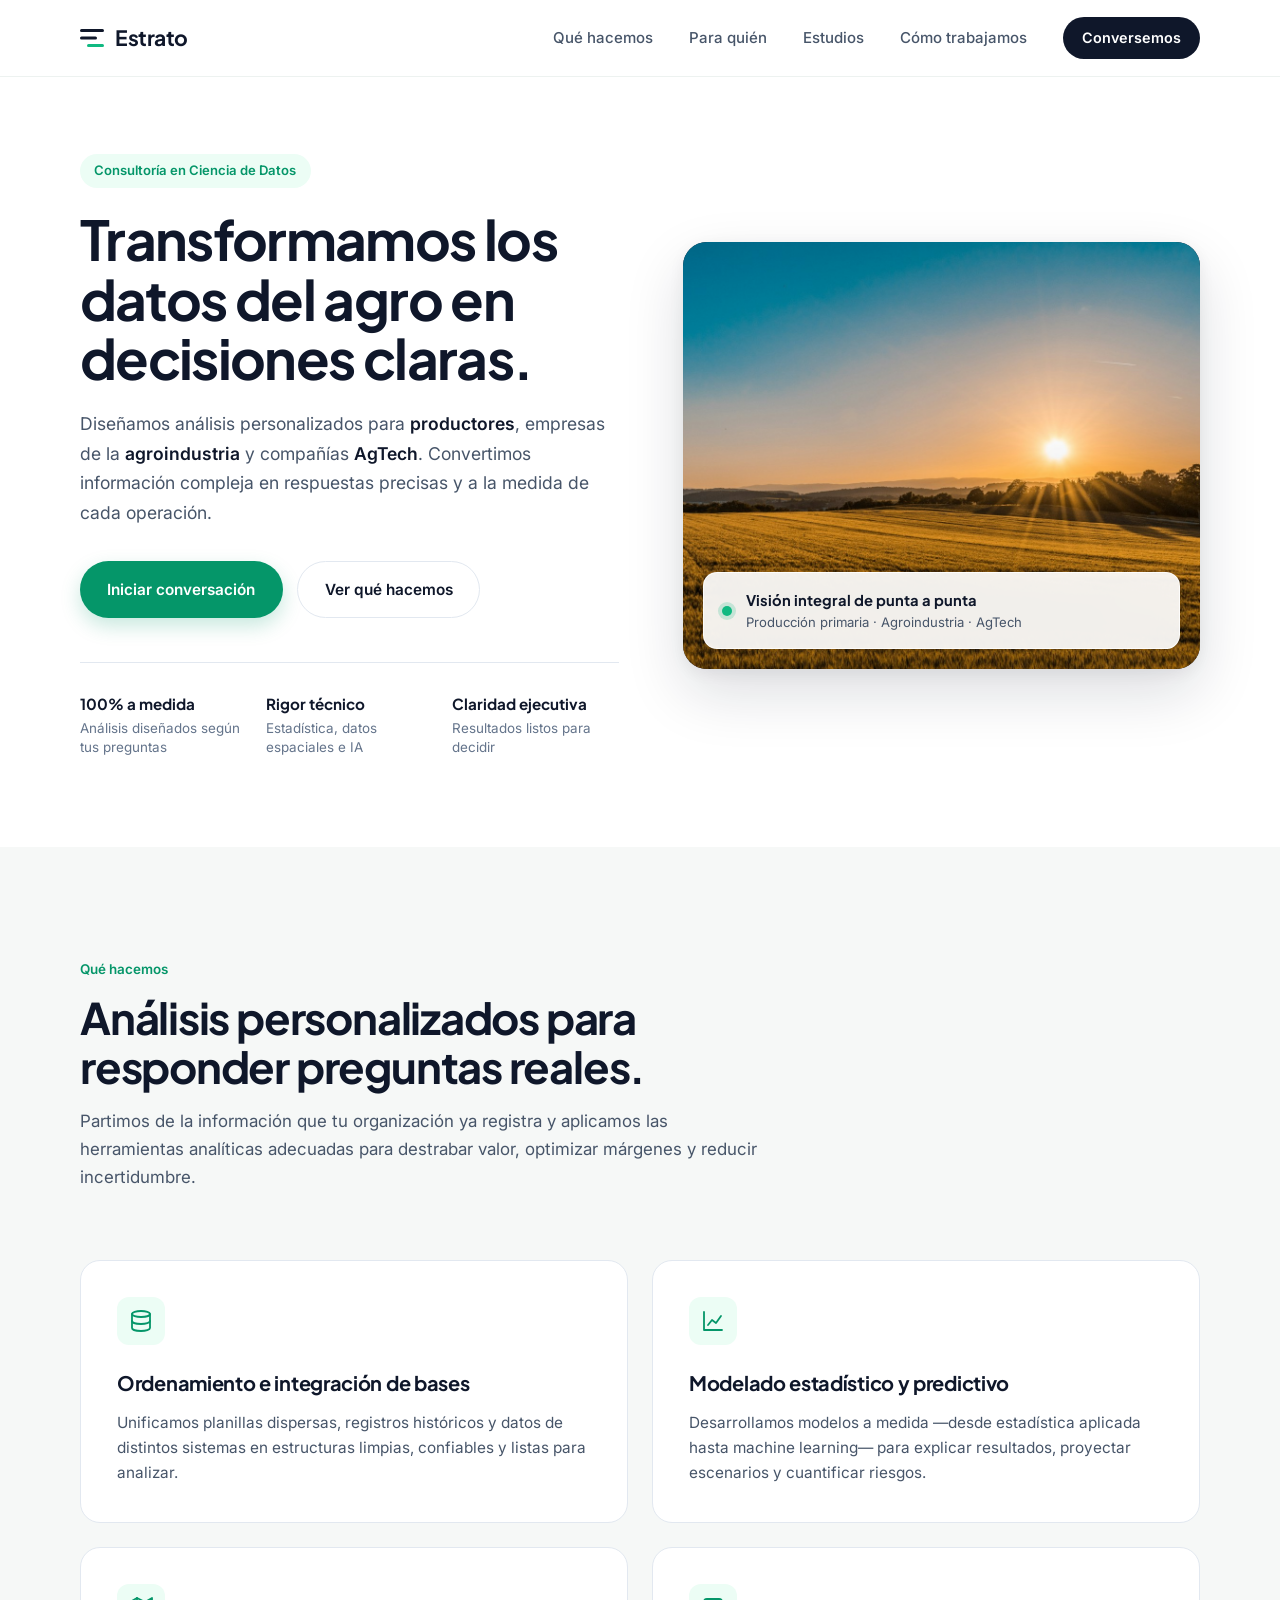
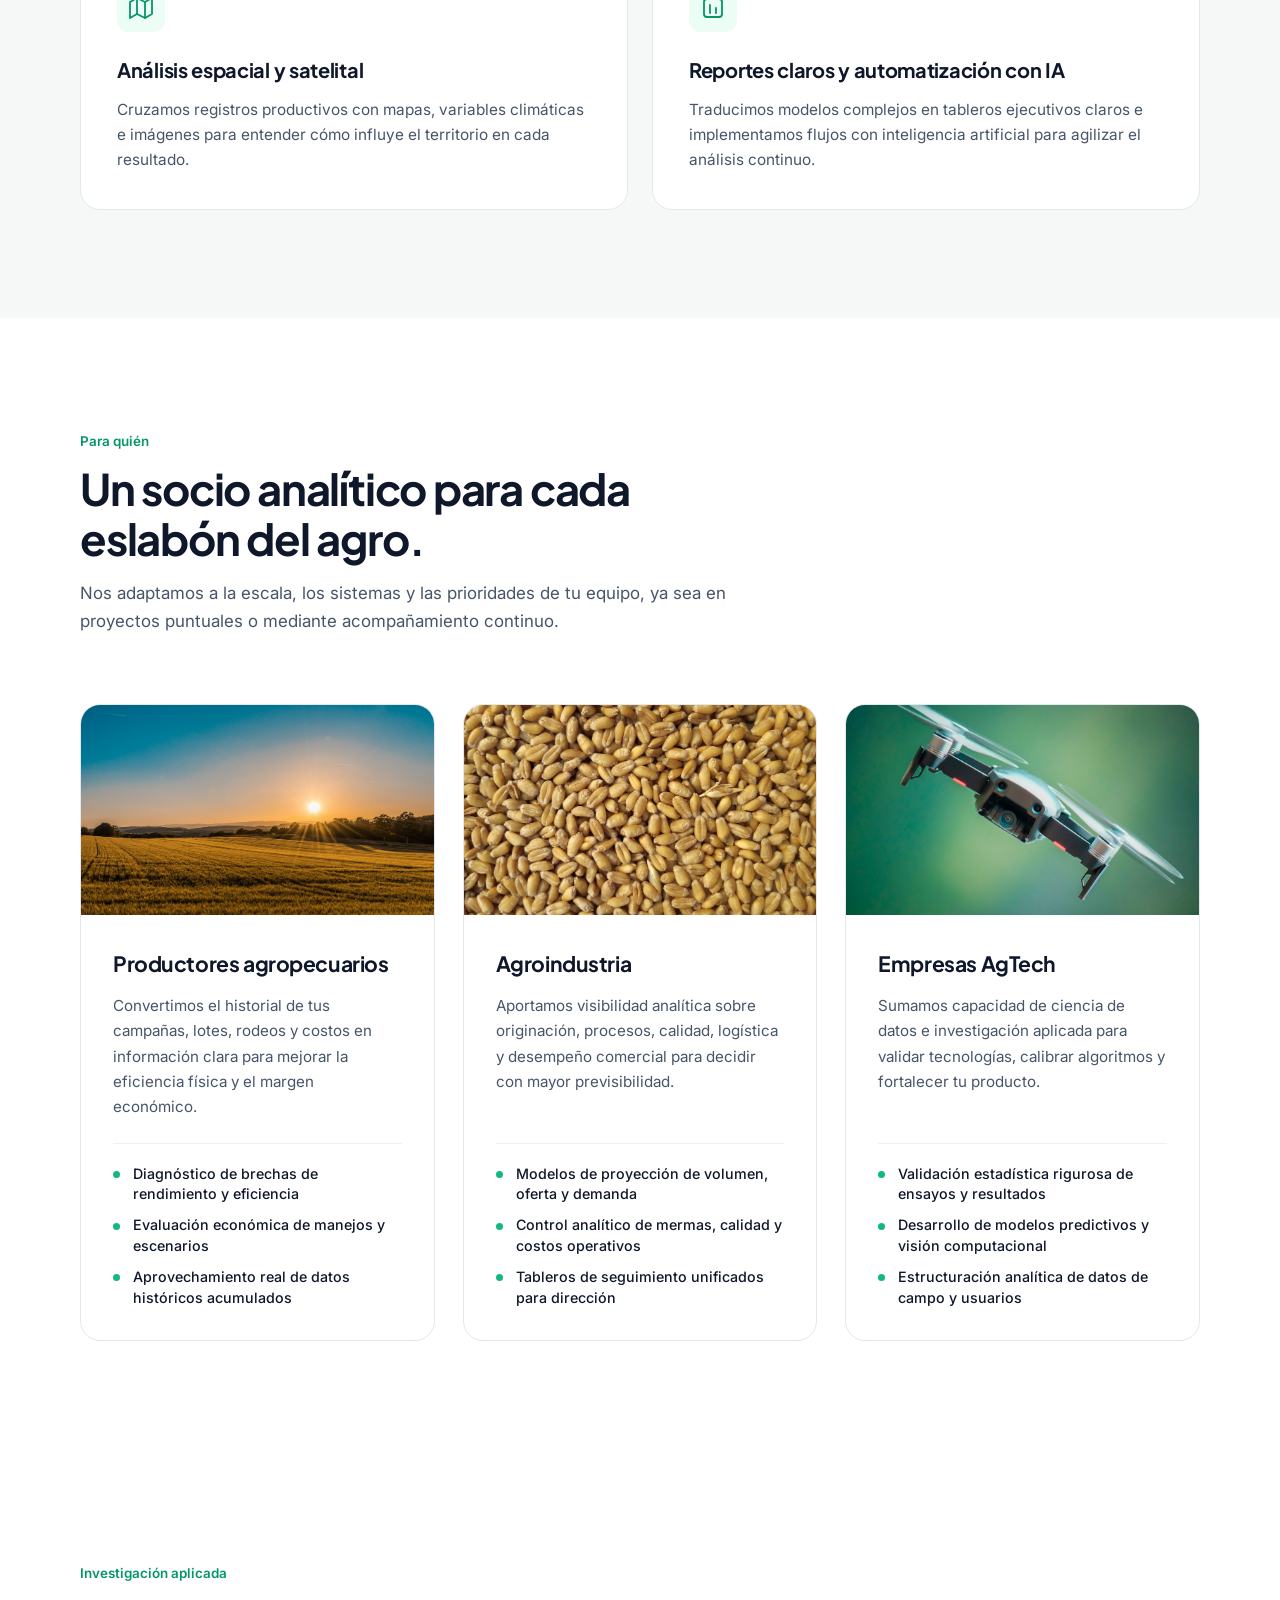
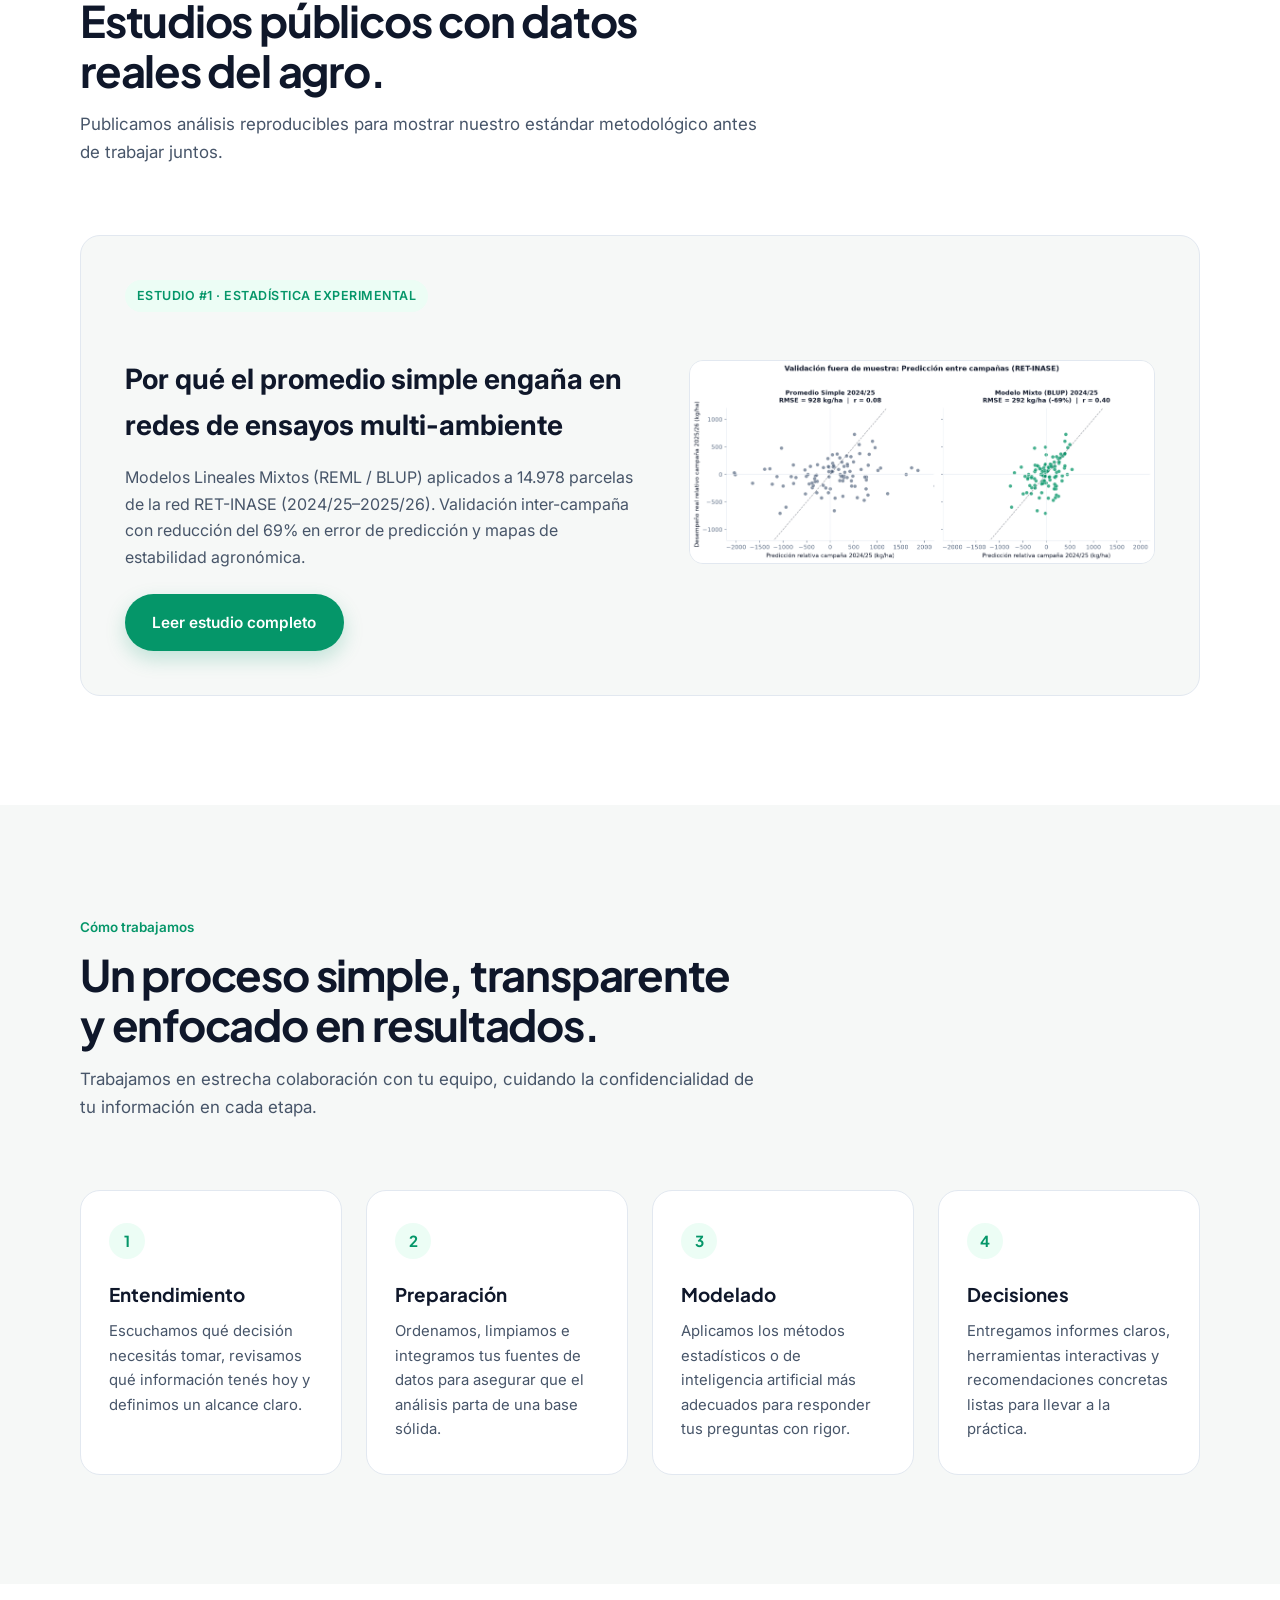
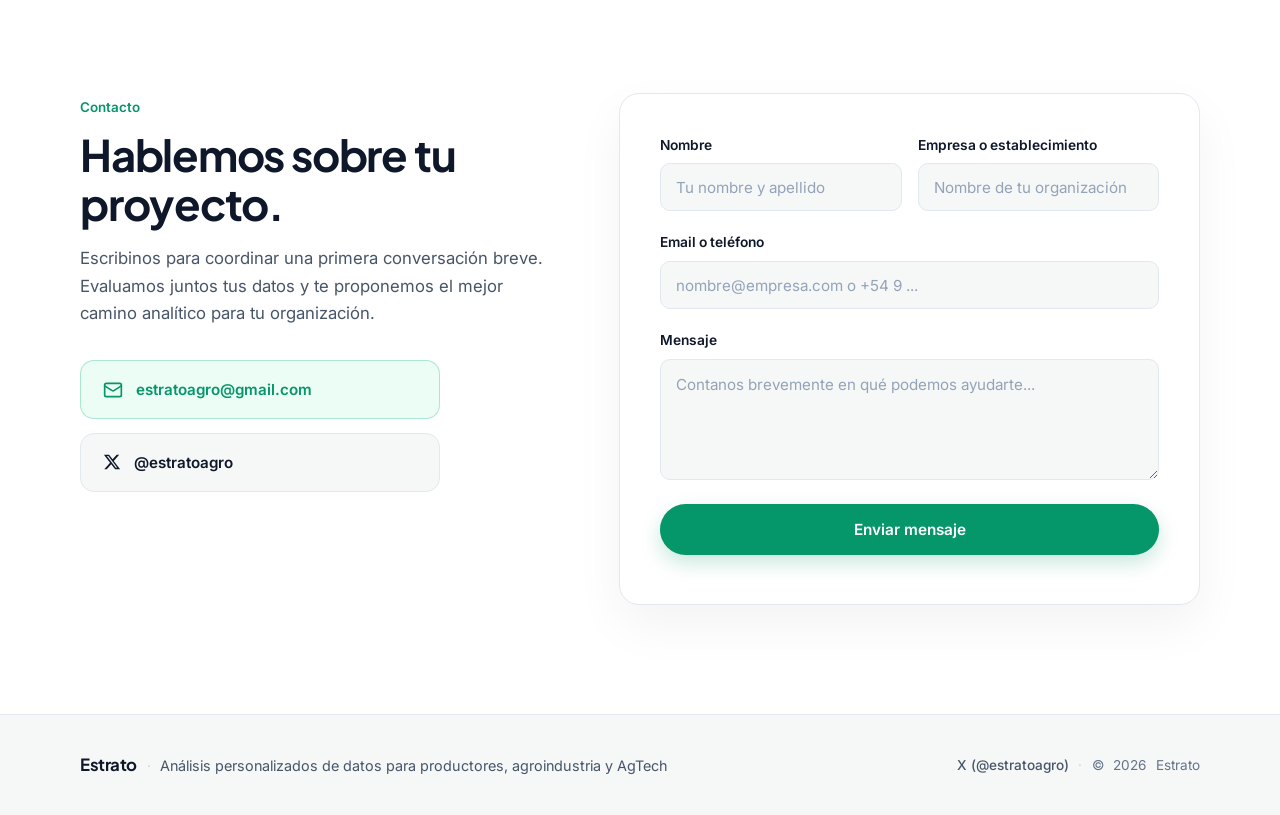
==== commit 1f98b6f1: "Publicar Estudio #1: Modelos Lineales Mixtos en RET-INASE" ====
--- a/index.html
+++ b/index.html
@@ -56,6 +56,7 @@
       <nav class="site-nav" id="site-nav" aria-label="Navegación principal">
         <a href="#que-hacemos">Qué hacemos</a>
         <a href="#para-quien">Para quién</a>
+        <a href="#estudios">Estudios</a>
         <a href="#como-trabajamos">Cómo trabajamos</a>
         <a href="#contacto" class="nav-cta">Conversemos</a>
       </nav>
@@ -243,6 +244,33 @@
       </div>
     </section>
 
+    <!-- ESTUDIOS PÚBLICOS -->
+    <section class="section section-white" id="estudios">
+      <div class="container">
+        <div class="section-header">
+          <span class="section-eyebrow">Investigación aplicada</span>
+          <h2>Estudios públicos con datos reales del agro.</h2>
+          <p>
+            Publicamos análisis reproducibles para mostrar nuestro estándar metodológico antes de trabajar juntos.
+          </p>
+        </div>
+
+        <article class="study-feature-card">
+          <div class="study-feature-copy">
+            <span class="study-tag">Estudio #1 · Estadística Experimental</span>
+            <h3>Por qué el promedio simple engaña en redes de ensayos multi-ambiente</h3>
+            <p>
+              Modelos Lineales Mixtos (REML / BLUP) aplicados a 14.978 parcelas de la red RET-INASE (2024/25–2025/26). Validación inter-campaña con reducción del 69% en error de predicción y mapas de estabilidad agronómica.
+            </p>
+            <a href="estudios/modelos-mixtos-ensayos-multiambiente.html" class="btn btn-primary">Leer estudio completo</a>
+          </div>
+          <div class="study-feature-media">
+            <img src="assets/estudios/01/fig1_validacion_temporal.png" alt="Validación temporal BLUP vs Promedio Simple en red RET-INASE" loading="lazy">
+          </div>
+        </article>
+      </div>
+    </section>
+
     <!-- 3. CÓMO TRABAJAMOS -->
     <section class="section section-soft" id="como-trabajamos">
       <div class="container">
--- a/styles.css
+++ b/styles.css
@@ -821,13 +821,235 @@
   color: var(--emerald-dark);
 }
 
+/* ---------- Estudios Públicos ---------- */
+
+.study-feature-card {
+  display: grid;
+  grid-template-columns: 1.05fr 0.95fr;
+  gap: clamp(1.75rem, 4vw, 3rem);
+  align-items: center;
+  background: var(--bg-soft);
+  border: 1px solid var(--border);
+  border-radius: var(--radius-lg);
+  padding: clamp(1.75rem, 3.5vw, 2.75rem);
+}
+
+.study-tag {
+  display: inline-block;
+  font-size: 0.78rem;
+  font-weight: 600;
+  letter-spacing: 0.04em;
+  text-transform: uppercase;
+  color: var(--emerald-dark);
+  background: var(--emerald-tint);
+  padding: 0.35rem 0.75rem;
+  border-radius: 999px;
+  margin-bottom: 1rem;
+}
+
+.study-feature-copy h3 {
+  font-size: clamp(1.35rem, 2.3vw, 1.75rem);
+  margin-bottom: 0.85rem;
+}
+
+.study-feature-copy p {
+  color: var(--ink-secondary);
+  margin-bottom: 1.5rem;
+}
+
+.study-feature-media img {
+  width: 100%;
+  height: auto;
+  border-radius: var(--radius-md);
+  border: 1px solid var(--border);
+  background: var(--bg-white);
+}
+
+.study-container {
+  max-width: 860px;
+}
+
+.study-hero {
+  padding-block: clamp(3rem, 6vw, 4.75rem);
+}
+
+.study-back {
+  display: inline-block;
+  font-size: 0.9rem;
+  font-weight: 500;
+  color: var(--ink-secondary);
+  text-decoration: none;
+  margin-bottom: 1.25rem;
+}
+
+.study-back:hover {
+  color: var(--emerald-dark);
+}
+
+.study-hero h1 {
+  font-size: clamp(1.9rem, 3.8vw, 2.75rem);
+  margin-bottom: 1rem;
+}
+
+.study-lead {
+  font-size: 1.1rem;
+  color: var(--ink-secondary);
+  margin-bottom: 2rem;
+}
+
+.study-kpi-grid {
+  display: grid;
+  grid-template-columns: repeat(3, 1fr);
+  gap: 1rem;
+}
+
+.study-kpi {
+  background: var(--bg-white);
+  border: 1px solid var(--border);
+  border-radius: var(--radius-md);
+  padding: 1.15rem 1.25rem;
+}
+
+.study-kpi strong {
+  display: block;
+  font-family: var(--font-heading);
+  font-size: 1.55rem;
+  color: var(--emerald-dark);
+  margin-bottom: 0.25rem;
+}
+
+.study-kpi span {
+  font-size: 0.86rem;
+  color: var(--ink-secondary);
+}
+
+.study-prose h2 {
+  font-size: clamp(1.3rem, 2.2vw, 1.6rem);
+  margin-top: 2.5rem;
+  margin-bottom: 0.85rem;
+}
+
+.study-prose h2:first-child {
+  margin-top: 0;
+}
+
+.study-prose p,
+.study-prose li {
+  color: var(--ink-secondary);
+  line-height: 1.72;
+  margin-bottom: 1rem;
+}
+
+.study-prose ul {
+  padding-left: 1.25rem;
+  margin-bottom: 1.5rem;
+}
+
+.study-formula {
+  background: var(--bg-soft);
+  border: 1px solid var(--border);
+  border-left: 3px solid var(--emerald);
+  border-radius: var(--radius-md);
+  padding: 0.95rem 1.25rem;
+  margin-block: 1.25rem;
+  overflow-x: auto;
+}
+
+.study-formula code {
+  font-size: 0.95rem;
+  color: var(--ink);
+}
+
+.study-figure {
+  margin-block: 2rem;
+  background: var(--bg-soft);
+  border: 1px solid var(--border);
+  border-radius: var(--radius-md);
+  padding: 1rem;
+}
+
+.study-figure img {
+  width: 100%;
+  height: auto;
+  border-radius: 6px;
+  background: var(--bg-white);
+}
+
+.study-figure figcaption {
+  font-size: 0.85rem;
+  color: var(--ink-muted);
+  margin-top: 0.75rem;
+  text-align: center;
+}
+
+.study-table-wrap {
+  overflow-x: auto;
+  margin-block: 2rem;
+  border: 1px solid var(--border);
+  border-radius: var(--radius-md);
+}
+
+.study-table {
+  width: 100%;
+  border-collapse: collapse;
+  font-size: 0.9rem;
+}
+
+.study-table th,
+.study-table td {
+  padding: 0.75rem 0.9rem;
+  text-align: left;
+  border-bottom: 1px solid var(--border);
+}
+
+.study-table th {
+  background: var(--bg-soft);
+  font-weight: 600;
+  color: var(--ink);
+  white-space: nowrap;
+}
+
+.study-table tr:last-child td {
+  border-bottom: none;
+}
+
+.study-note {
+  background: var(--bg-soft);
+  border-radius: var(--radius-md);
+  padding: 1rem 1.25rem;
+  font-size: 0.92rem;
+}
+
+.study-cta-box {
+  margin-top: 3rem;
+  background: var(--bg-soft);
+  border: 1px solid var(--border);
+  border-radius: var(--radius-lg);
+  padding: clamp(1.75rem, 3.5vw, 2.5rem);
+  text-align: left;
+}
+
+.study-cta-box h3 {
+  font-size: 1.35rem;
+  margin-bottom: 0.65rem;
+}
+
+.study-cta-box p {
+  margin-bottom: 1.35rem;
+}
+
 /* ---------- Responsive ---------- */
 
 @media (max-width: 1020px) {
   .hero-grid,
   .sectors-grid,
   .steps-grid,
-  .contact-grid {
+  .contact-grid,
+  .study-feature-card {
+    grid-template-columns: 1fr;
+  }
+
+  .study-kpi-grid {
     grid-template-columns: 1fr;
   }
 
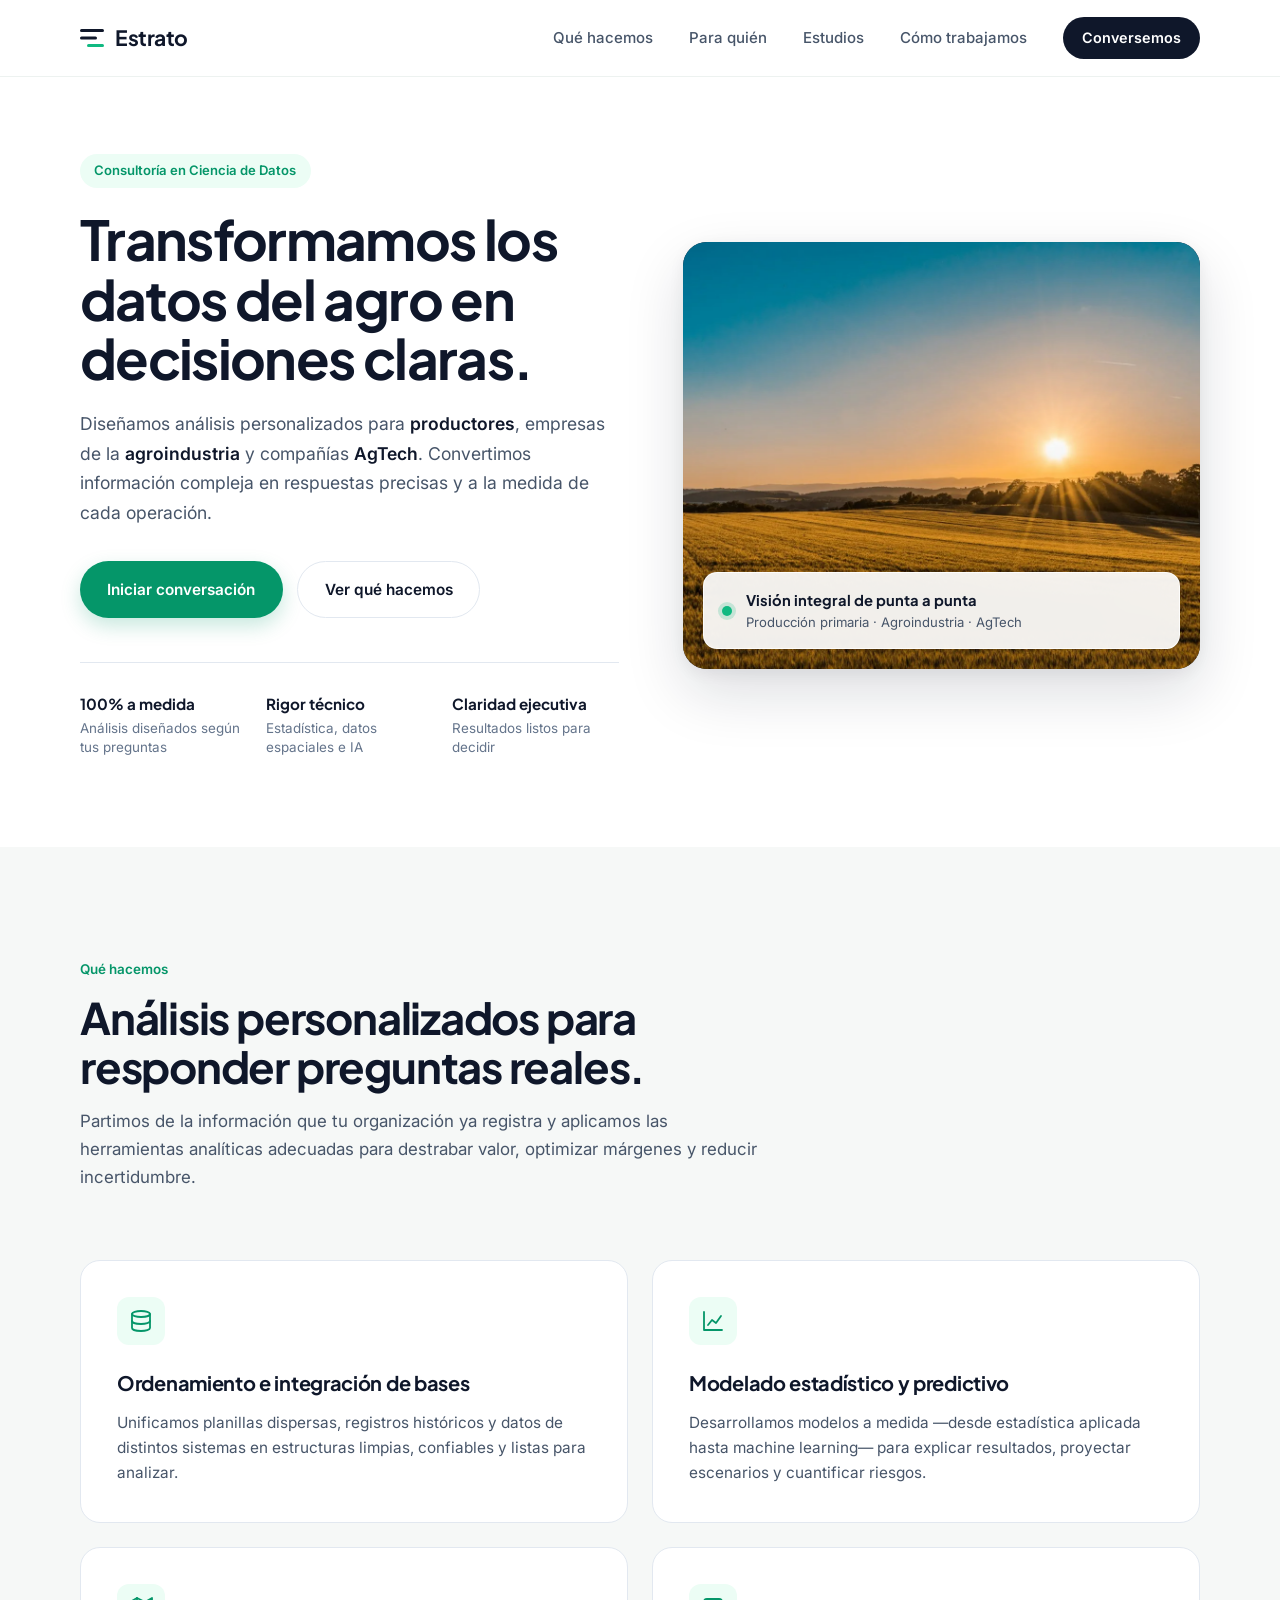
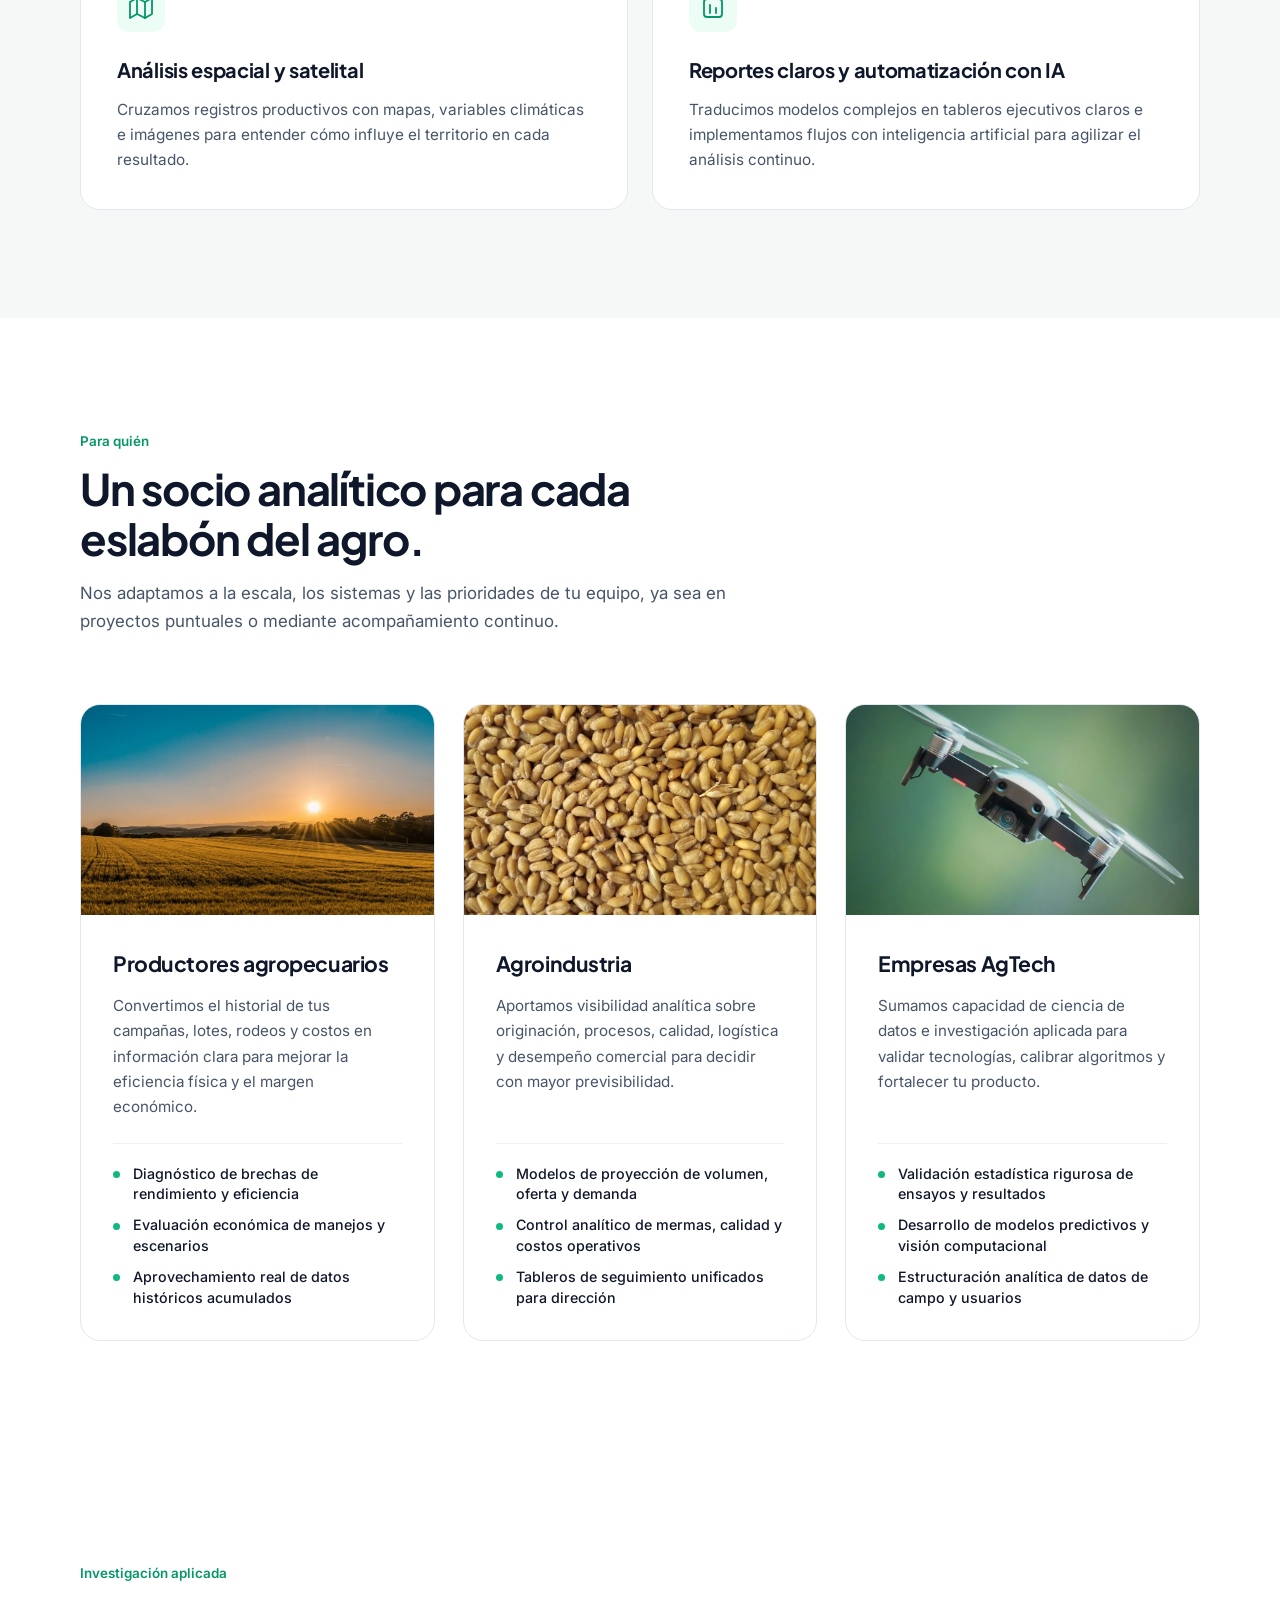
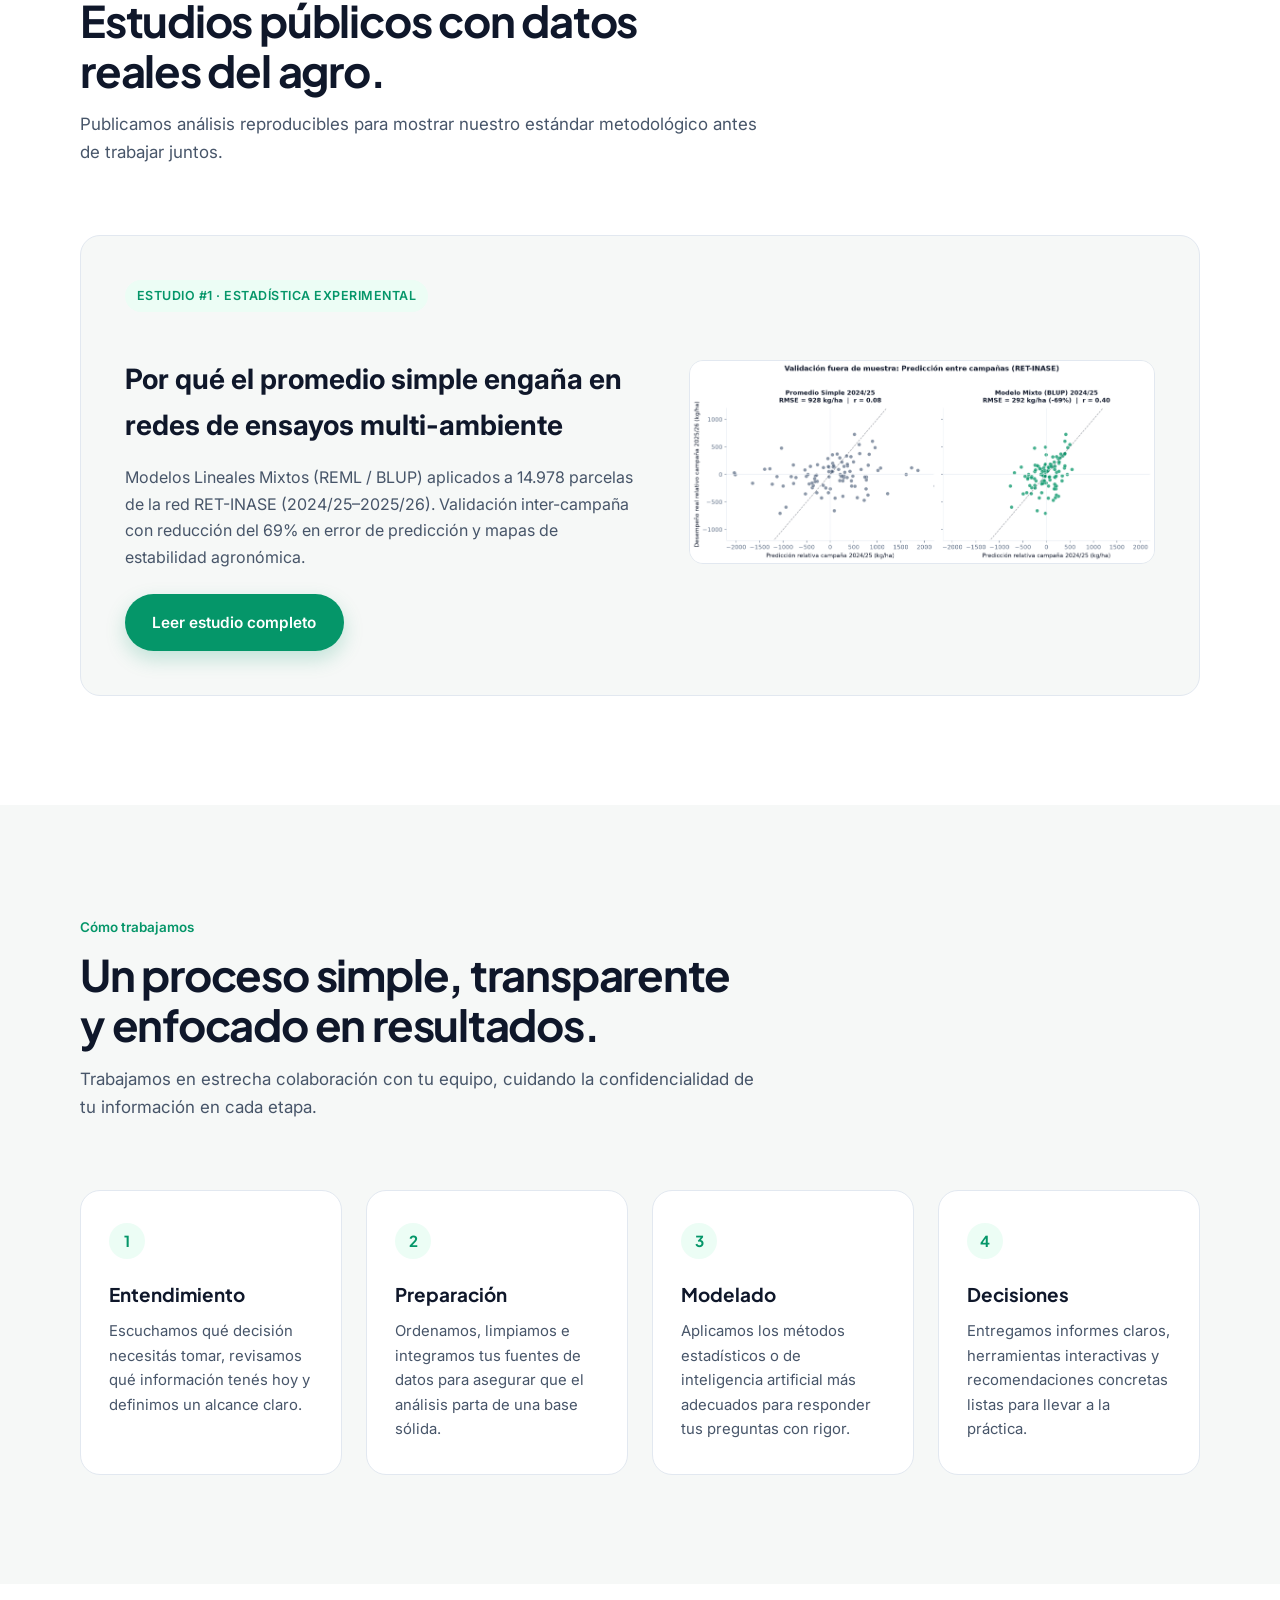
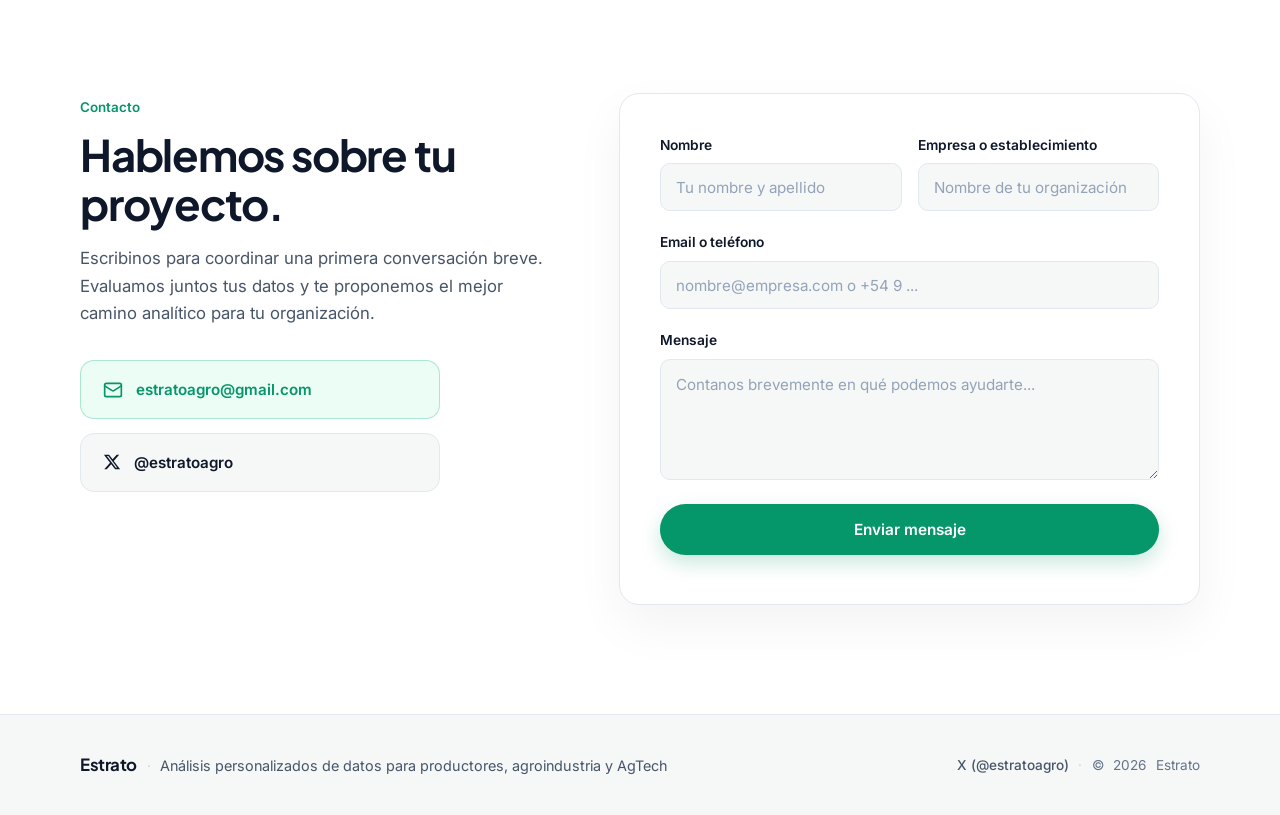
==== commit 5fb09af7: "SEO Fase 2 y conversion: imagenes WebP, placeholders Search Console/Bing y fallback Gmail/copiar en " ====
--- a/index.html
+++ b/index.html
@@ -6,6 +6,9 @@
   <title>Estrato — Análisis personalizados de datos para el agro</title>
   <meta name="description" content="Consultora de análisis personalizados de datos para productores, empresas de la agroindustria y startups AgTech.">
   <link rel="canonical" href="https://estratoagro.github.io/">
+  <!-- Verificación de buscadores: descomentar y pegar el token asignado -->
+  <!-- <meta name="google-site-verification" content="REEMPLAZAR_TOKEN_GSC"> -->
+  <!-- <meta name="msvalidate.01" content="REEMPLAZAR_TOKEN_BING"> -->
   <meta property="og:title" content="Estrato — Análisis personalizados de datos para el agro">
   <meta property="og:description" content="Transformamos datos del agro en decisiones claras para productores, agroindustria y AgTech.">
   <meta property="og:type" content="website">
@@ -104,7 +107,7 @@
             <video
               class="hero-video"
               src="assets/aerial.mp4"
-              poster="assets/hero-poster.jpg"
+              poster="assets/hero-poster.webp"
               autoplay
               loop
               muted
@@ -198,7 +201,10 @@
         <div class="sectors-grid">
           <article class="sector-card">
             <div class="sector-img-wrap">
-              <img src="assets/field-productores.jpg" alt="Campos agrícolas al amanecer" loading="lazy">
+              <picture>
+                <source srcset="assets/field-productores.webp" type="image/webp">
+                <img src="assets/field-productores.jpg" alt="Campos agrícolas al amanecer" loading="lazy">
+              </picture>
             </div>
             <div class="sector-body">
               <h3>Productores agropecuarios</h3>
@@ -213,7 +219,10 @@
 
           <article class="sector-card">
             <div class="sector-img-wrap">
-              <img src="assets/field-agroindustria.jpg" alt="Granos cosechados en agroindustria" loading="lazy">
+              <picture>
+                <source srcset="assets/field-agroindustria.webp" type="image/webp">
+                <img src="assets/field-agroindustria.jpg" alt="Granos cosechados en agroindustria" loading="lazy">
+              </picture>
             </div>
             <div class="sector-body">
               <h3>Agroindustria</h3>
@@ -228,7 +237,10 @@
 
           <article class="sector-card">
             <div class="sector-img-wrap">
-              <img src="assets/field-agtech.jpg" alt="Cultivos en crecimiento e innovación AgTech" loading="lazy">
+              <picture>
+                <source srcset="assets/field-agtech.webp" type="image/webp">
+                <img src="assets/field-agtech.jpg" alt="Cultivos en crecimiento e innovación AgTech" loading="lazy">
+              </picture>
             </div>
             <div class="sector-body">
               <h3>Empresas AgTech</h3>
@@ -376,7 +388,10 @@
             <p>Hacé clic abajo para despachar la consulta desde tu correo:</p>
             <div class="success-actions">
               <a href="#" class="btn btn-primary" id="sent-mail">Enviar por Email</a>
-            </div>
+              <a href="#" class="btn btn-secondary" id="sent-gmail" target="_blank" rel="noopener noreferrer">Abrir en Gmail web</a>
+              <button type="button" class="btn btn-secondary" id="sent-copy">Copiar consulta y email</button>
+            </div>
+            <span class="copy-feedback" id="copy-feedback" role="status" aria-live="polite"></span>
             <button type="button" class="link-reset" id="sent-reset">Volver al formulario</button>
           </div>
         </div>
--- a/styles.css
+++ b/styles.css
@@ -475,6 +475,12 @@
   background: var(--bg-soft);
 }
 
+.sector-img-wrap picture {
+  display: block;
+  width: 100%;
+  height: 100%;
+}
+
 .sector-img-wrap img {
   width: 100%;
   height: 100%;
@@ -754,6 +760,15 @@
   justify-content: center;
   gap: 0.75rem;
   margin-bottom: 1.25rem;
+}
+
+.copy-feedback {
+  display: block;
+  min-height: 1.25em;
+  font-size: 0.85rem;
+  font-weight: 500;
+  color: var(--emerald-dark);
+  margin-bottom: 0.75rem;
 }
 
 .link-reset {
@@ -912,7 +927,7 @@
 
 .study-kpi strong {
   display: block;
-  font-family: var(--font-heading);
+  font-family: var(--font-display);
   font-size: 1.55rem;
   color: var(--emerald-dark);
   margin-bottom: 0.25rem;
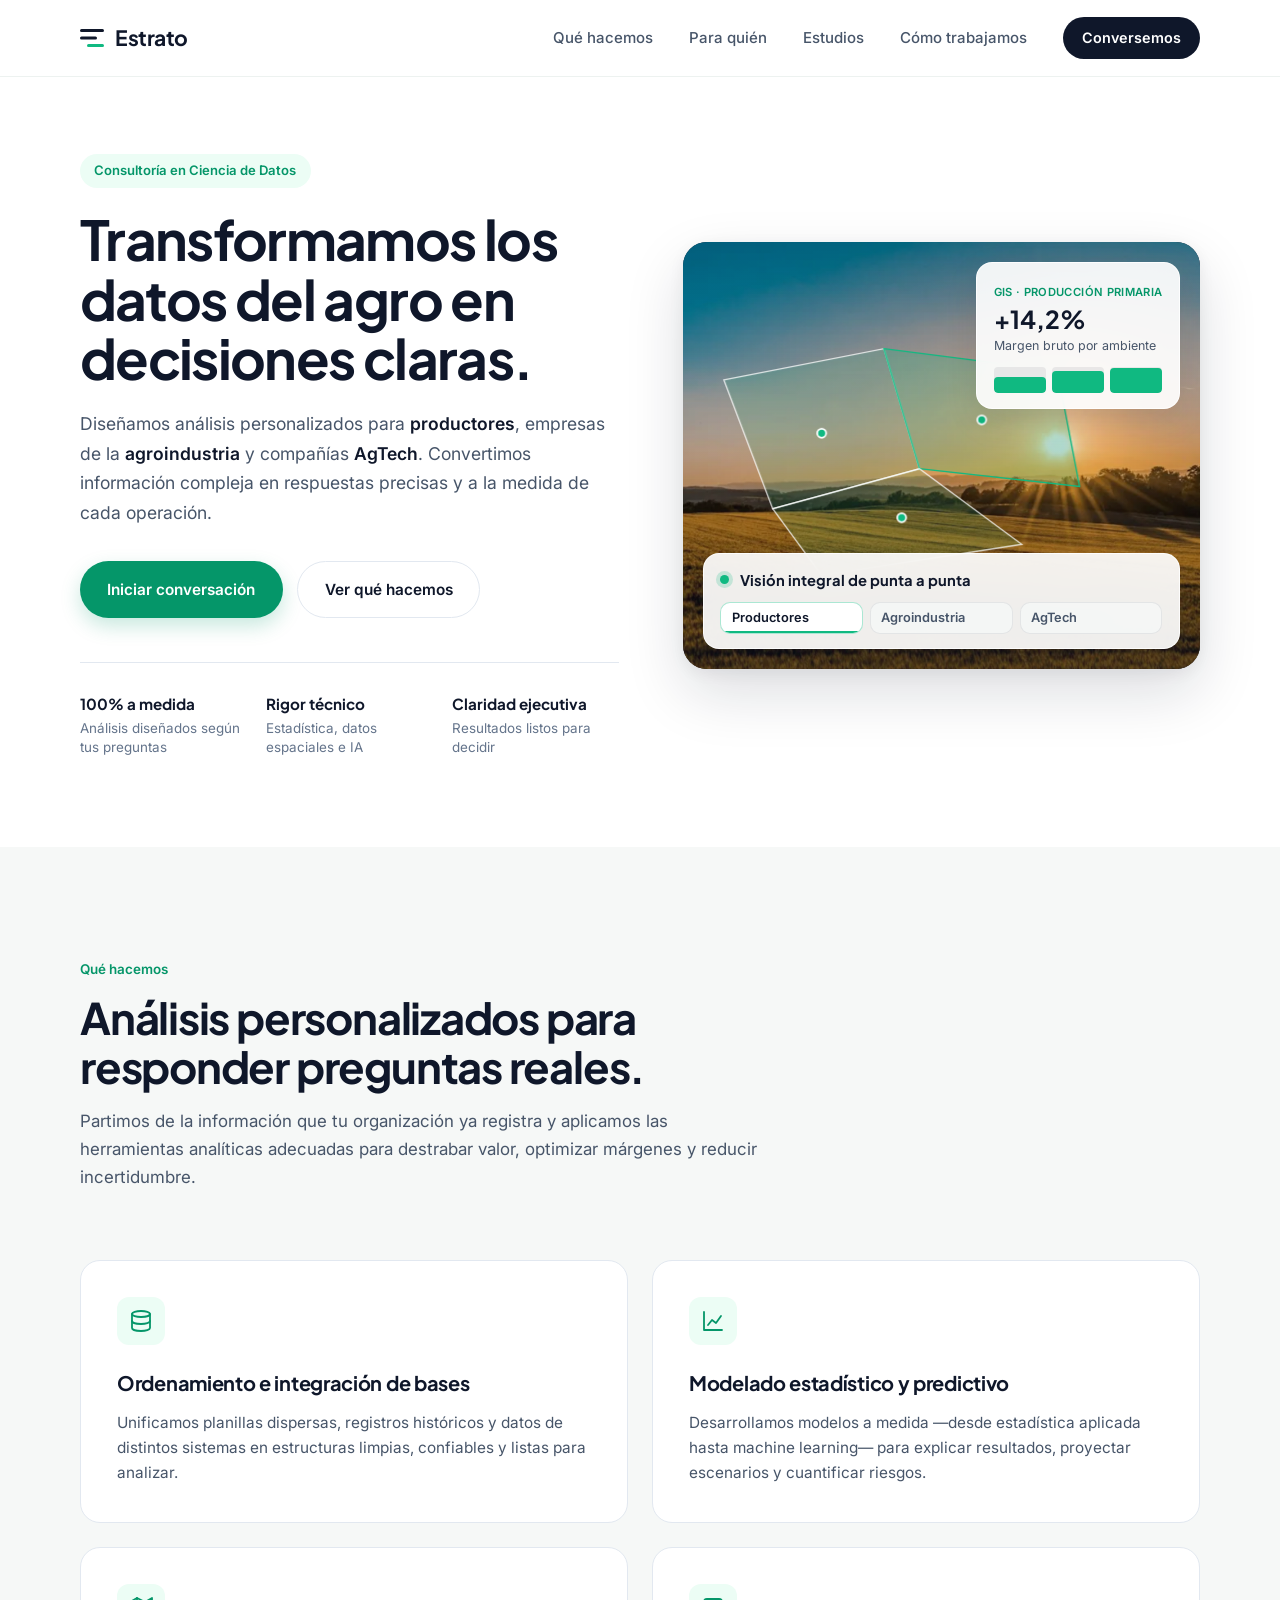
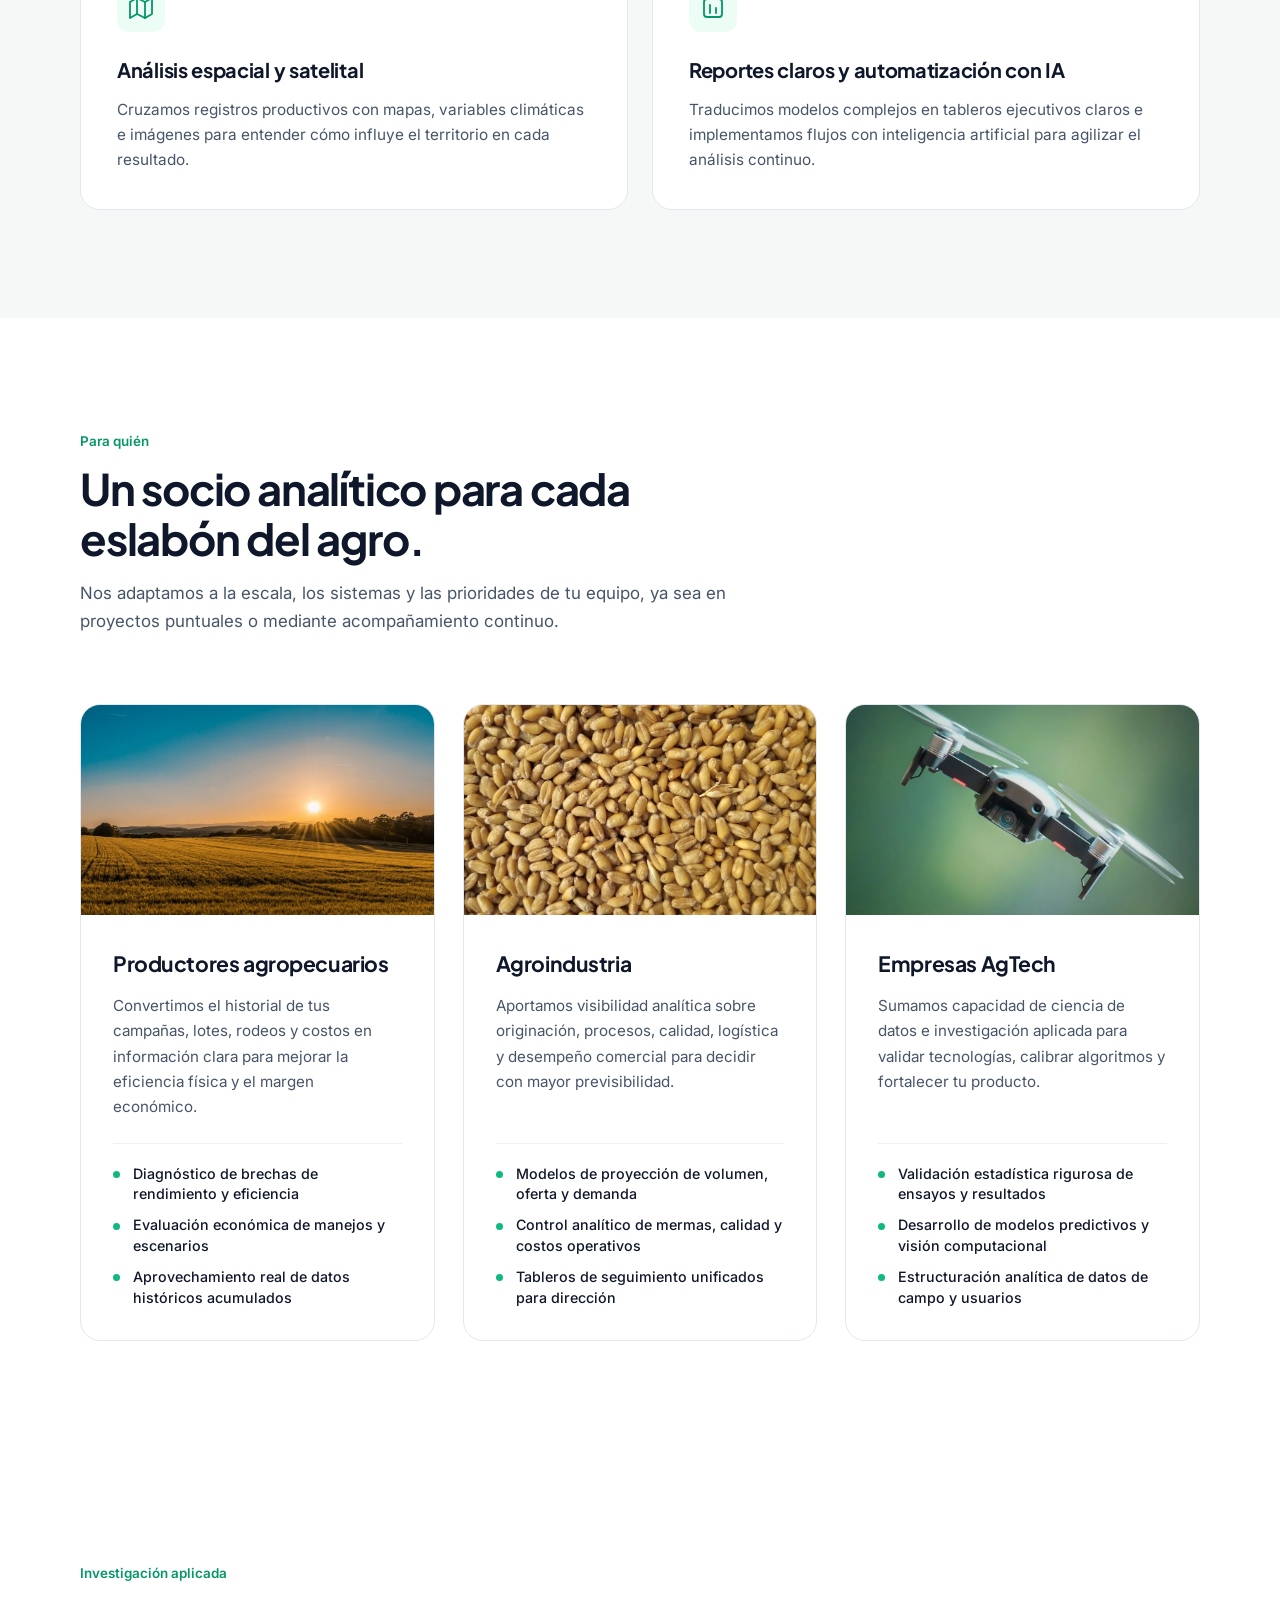
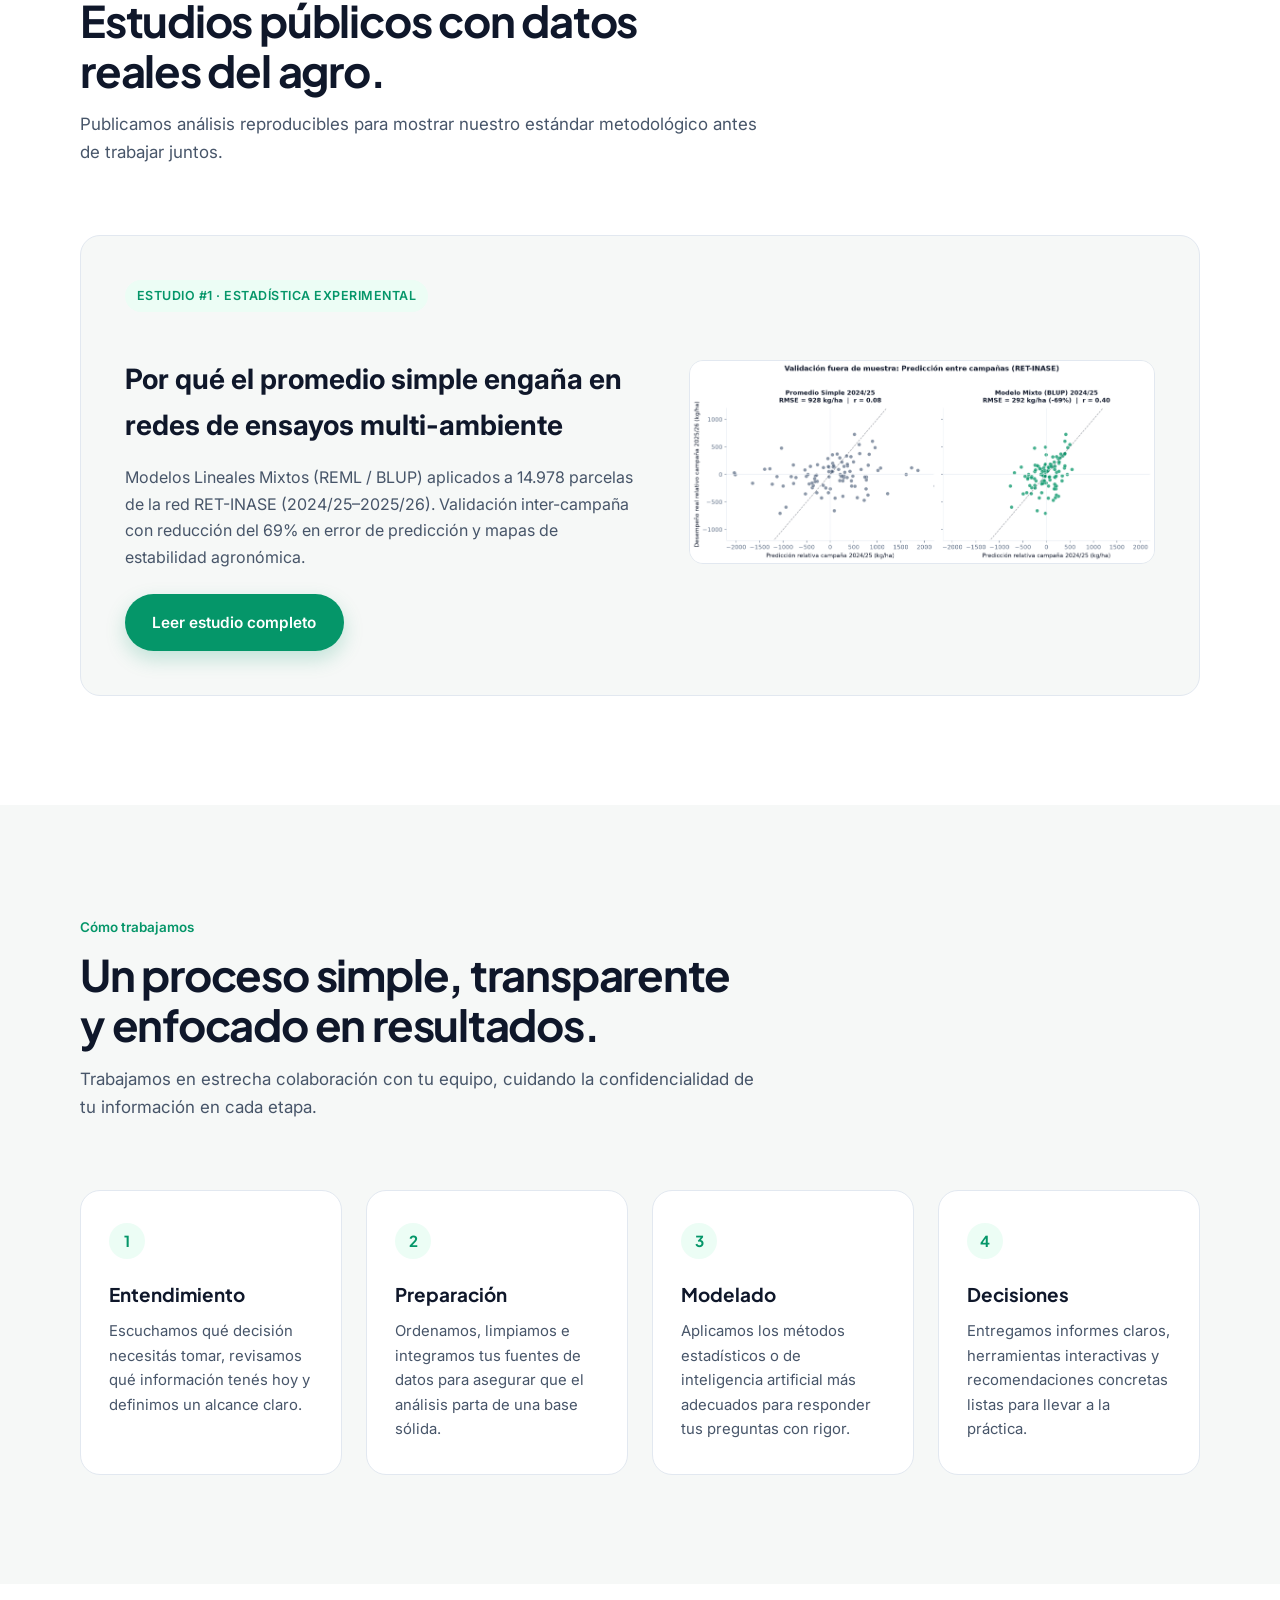
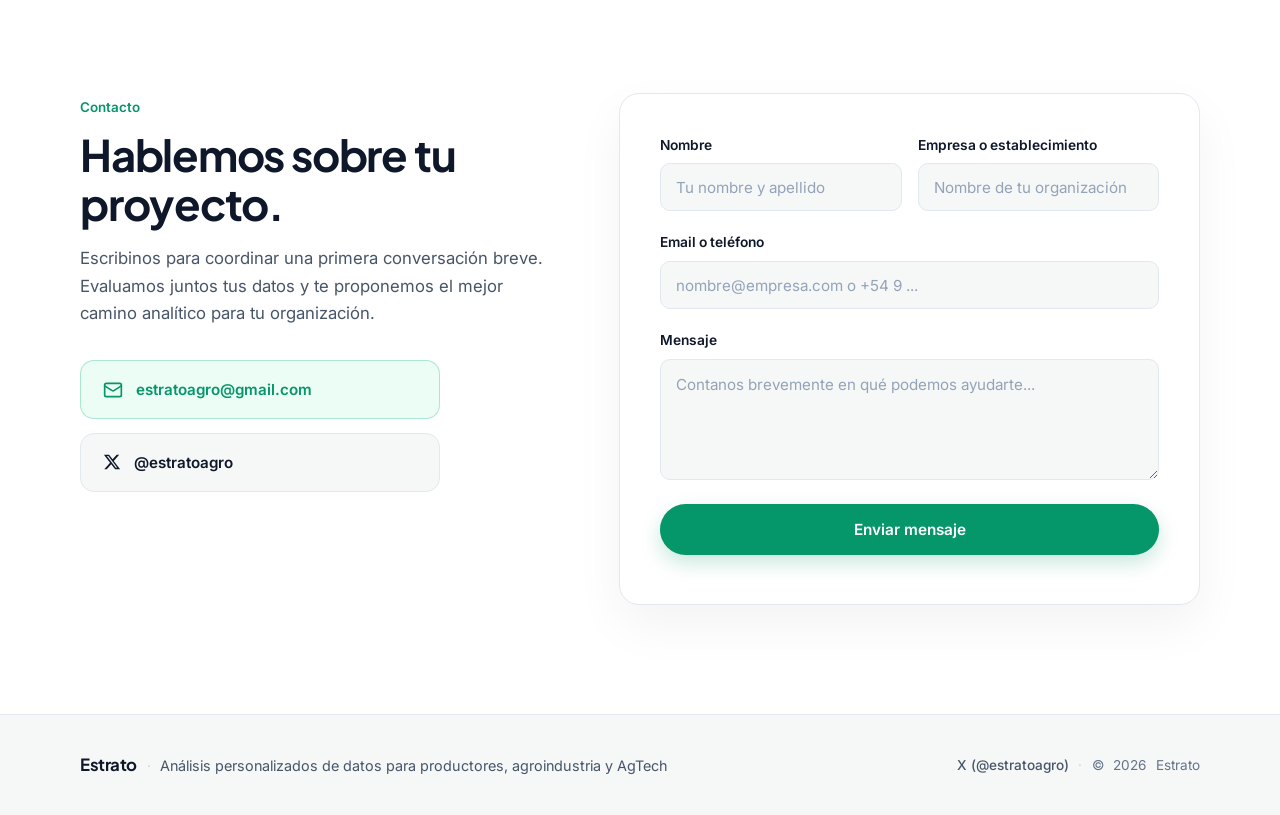
==== commit f3fc166d: "Hero: reemplazar video por animacion interactiva de analisis de datos (Productores, Agroindustria y " ====
--- a/index.html
+++ b/index.html
@@ -103,21 +103,128 @@
         </div>
 
         <div class="hero-media">
-          <div class="video-frame">
-            <video
-              class="hero-video"
-              src="assets/aerial.mp4"
-              poster="assets/hero-poster.webp"
-              autoplay
-              loop
-              muted
-              playsinline
-            ></video>
-            <div class="video-glass-card">
-              <span class="glass-dot" aria-hidden="true"></span>
-              <div>
+          <div class="video-frame hero-showcase" id="hero-showcase" role="region" aria-label="Demostración animada de análisis de datos en el agro">
+            <div class="showcase-stage">
+              <!-- Escena 0: Productores — GIS & Zonificación -->
+              <div class="showcase-slide is-active" data-scene="0" aria-hidden="false">
+                <picture class="showcase-bg kb-zoom-in">
+                  <source srcset="assets/field-productores.webp" type="image/webp">
+                  <img src="assets/field-productores.jpg" alt="" aria-hidden="true" fetchpriority="high">
+                </picture>
+                <div class="showcase-scrim" aria-hidden="true"></div>
+                <svg class="showcase-overlay" viewBox="0 0 600 480" preserveAspectRatio="xMidYMid slice" aria-hidden="true">
+                  <defs>
+                    <linearGradient id="scanGrad" x1="0%" y1="0%" x2="100%" y2="0%">
+                      <stop offset="0%" stop-color="rgba(16,185,129,0)"/>
+                      <stop offset="50%" stop-color="rgba(16,185,129,0.45)"/>
+                      <stop offset="100%" stop-color="rgba(16,185,129,0)"/>
+                    </linearGradient>
+                  </defs>
+                  <polygon class="gis-zone gis-z1" points="55,155 235,120 275,255 110,300"/>
+                  <polygon class="gis-zone gis-z2" points="235,120 430,145 455,275 275,255"/>
+                  <polygon class="gis-zone gis-z3" points="110,300 275,255 390,340 165,375"/>
+                  <rect class="scan-beam" x="0" y="95" width="110" height="310" fill="url(#scanGrad)"/>
+                  <circle class="geo-pin p1" cx="165" cy="215" r="5"/>
+                  <circle class="geo-pin p2" cx="345" cy="200" r="5"/>
+                  <circle class="geo-pin p3" cx="255" cy="310" r="5"/>
+                </svg>
+                <div class="showcase-card">
+                  <span class="showcase-tag">GIS · Producción Primaria</span>
+                  <strong class="showcase-metric" data-counter="14.2" data-prefix="+" data-suffix="%" data-decimals="1">+14,2%</strong>
+                  <span class="showcase-sub">Margen bruto por ambiente</span>
+                  <div class="mini-bars" aria-hidden="true">
+                    <span class="mini-bar"><i style="--bar-h:62%; --d:0.25s"></i></span>
+                    <span class="mini-bar"><i style="--bar-h:84%; --d:0.4s"></i></span>
+                    <span class="mini-bar"><i style="--bar-h:96%; --d:0.55s"></i></span>
+                  </div>
+                </div>
+              </div>
+
+              <!-- Escena 1: Agroindustria — LMM / BLUP -->
+              <div class="showcase-slide" data-scene="1" aria-hidden="true">
+                <picture class="showcase-bg kb-zoom-out">
+                  <source srcset="assets/field-agroindustria.webp" type="image/webp">
+                  <img src="assets/field-agroindustria.jpg" alt="" aria-hidden="true">
+                </picture>
+                <div class="showcase-scrim" aria-hidden="true"></div>
+                <svg class="showcase-overlay" viewBox="0 0 600 480" preserveAspectRatio="xMidYMid slice" aria-hidden="true">
+                  <g class="stat-grid" stroke="rgba(255,255,255,0.22)" stroke-width="1">
+                    <line x1="70" y1="160" x2="520" y2="160"/>
+                    <line x1="70" y1="225" x2="520" y2="225"/>
+                    <line x1="70" y1="290" x2="520" y2="290"/>
+                  </g>
+                  <path class="conf-band" d="M 80 315 Q 230 265 340 215 T 515 145 L 515 190 Q 340 250 230 295 T 80 345 Z"/>
+                  <path class="stat-curve" d="M 80 330 Q 230 280 340 232 T 515 167"/>
+                  <circle class="stat-dot d1" cx="115" cy="312" r="5"/>
+                  <circle class="stat-dot d2" cx="175" cy="296" r="5"/>
+                  <circle class="stat-dot d3" cx="240" cy="260" r="5"/>
+                  <circle class="stat-dot d4" cx="305" cy="245" r="5"/>
+                  <circle class="stat-dot d5" cx="370" cy="212" r="5"/>
+                  <circle class="stat-dot d6" cx="435" cy="195" r="5"/>
+                  <circle class="stat-dot d7" cx="495" cy="172" r="6"/>
+                </svg>
+                <div class="showcase-card">
+                  <span class="showcase-tag">REML / BLUP · Agroindustria</span>
+                  <strong class="showcase-metric" data-counter="69" data-prefix="-" data-suffix="%" data-decimals="0">-69%</strong>
+                  <span class="showcase-sub">Error RMSE entre campañas · RET</span>
+                  <span class="showcase-pill">Interacción G×E modelada</span>
+                </div>
+              </div>
+
+              <!-- Escena 2: AgTech — Visión Computacional e IA -->
+              <div class="showcase-slide" data-scene="2" aria-hidden="true">
+                <picture class="showcase-bg kb-drift">
+                  <source srcset="assets/field-agtech.webp" type="image/webp">
+                  <img src="assets/field-agtech.jpg" alt="" aria-hidden="true">
+                </picture>
+                <div class="showcase-scrim" aria-hidden="true"></div>
+                <svg class="showcase-overlay" viewBox="0 0 600 480" preserveAspectRatio="xMidYMid slice" aria-hidden="true">
+                  <g class="focus-bracket fb1">
+                    <path d="M 95 160 L 95 135 L 120 135 M 215 135 L 240 135 L 240 160 M 240 245 L 240 270 L 215 270 M 120 270 L 95 270 L 95 245"/>
+                  </g>
+                  <g class="focus-bracket fb2">
+                    <path d="M 335 205 L 335 180 L 360 180 M 465 180 L 490 180 L 490 205 M 490 285 L 490 310 L 465 310 M 360 310 L 335 310 L 335 285"/>
+                  </g>
+                  <path class="flow-line" d="M 168 202 C 235 180, 270 250, 335 245"/>
+                  <path class="flow-line" d="M 412 245 C 455 245, 480 285, 520 300"/>
+                  <circle class="flow-node fn1" cx="168" cy="202" r="6"/>
+                  <circle class="flow-node fn2" cx="412" cy="245" r="6"/>
+                  <circle class="flow-node fn3" cx="520" cy="300" r="6"/>
+                </svg>
+                <div class="showcase-card">
+                  <span class="showcase-tag">IA &amp; Pipelines · AgTech</span>
+                  <div class="metric-ring-row">
+                    <div>
+                      <strong class="showcase-metric" data-counter="94.8" data-prefix="" data-suffix="%" data-decimals="1">94,8%</strong>
+                      <span class="showcase-sub">Precisión de detección</span>
+                    </div>
+                    <svg class="mini-ring" viewBox="0 0 44 44" aria-hidden="true">
+                      <circle class="ring-track" cx="22" cy="22" r="17"/>
+                      <circle class="ring-progress" cx="22" cy="22" r="17"/>
+                    </svg>
+                  </div>
+                </div>
+              </div>
+            </div>
+
+            <div class="video-glass-card showcase-dock">
+              <div class="dock-head">
+                <span class="glass-dot" aria-hidden="true"></span>
                 <strong>Visión integral de punta a punta</strong>
-                <span>Producción primaria · Agroindustria · AgTech</span>
+              </div>
+              <div class="dock-tabs" role="tablist" aria-label="Sectores analizados">
+                <button type="button" class="dock-tab is-active" role="tab" aria-selected="true" data-target="0">
+                  <span>Productores</span>
+                  <i class="dock-progress" aria-hidden="true"></i>
+                </button>
+                <button type="button" class="dock-tab" role="tab" aria-selected="false" data-target="1">
+                  <span>Agroindustria</span>
+                  <i class="dock-progress" aria-hidden="true"></i>
+                </button>
+                <button type="button" class="dock-tab" role="tab" aria-selected="false" data-target="2">
+                  <span>AgTech</span>
+                  <i class="dock-progress" aria-hidden="true"></i>
+                </button>
               </div>
             </div>
           </div>
--- a/styles.css
+++ b/styles.css
@@ -310,11 +310,303 @@
   aspect-ratio: 4 / 3.3;
 }
 
-.hero-video {
+.showcase-stage {
+  position: relative;
+  width: 100%;
+  height: 100%;
+}
+
+.showcase-slide {
+  position: absolute;
+  inset: 0;
+  opacity: 0;
+  visibility: hidden;
+  transition: opacity 0.85s cubic-bezier(0.22, 1, 0.36, 1), visibility 0.85s;
+}
+
+.showcase-slide.is-active {
+  opacity: 1;
+  visibility: visible;
+  z-index: 2;
+}
+
+.showcase-bg {
+  position: absolute;
+  inset: 0;
+  display: block;
+  width: 100%;
+  height: 100%;
+}
+
+.showcase-bg img {
   width: 100%;
   height: 100%;
   object-fit: cover;
   display: block;
+}
+
+.showcase-slide.is-active .kb-zoom-in img {
+  animation: kbZoomIn 6.2s ease-out forwards;
+}
+
+.showcase-slide.is-active .kb-zoom-out img {
+  animation: kbZoomOut 6.2s ease-out forwards;
+}
+
+.showcase-slide.is-active .kb-drift img {
+  animation: kbDrift 6.2s ease-out forwards;
+}
+
+.showcase-scrim {
+  position: absolute;
+  inset: 0;
+  background:
+    linear-gradient(180deg, rgba(15, 23, 42, 0.18) 0%, rgba(15, 23, 42, 0.08) 45%, rgba(15, 23, 42, 0.42) 100%);
+  pointer-events: none;
+}
+
+.showcase-overlay {
+  position: absolute;
+  inset: 0;
+  width: 100%;
+  height: 100%;
+  pointer-events: none;
+}
+
+.gis-zone {
+  fill: rgba(16, 185, 129, 0.14);
+  stroke: rgba(255, 255, 255, 0.78);
+  stroke-width: 1.5;
+  opacity: 0;
+}
+
+.gis-z2 {
+  fill: rgba(16, 185, 129, 0.22);
+  stroke: #10B981;
+}
+
+.showcase-slide.is-active .gis-zone {
+  animation: popIn 0.8s cubic-bezier(0.22, 1, 0.36, 1) forwards;
+}
+
+.showcase-slide.is-active .gis-z2 { animation-delay: 0.2s; }
+.showcase-slide.is-active .gis-z3 { animation-delay: 0.38s; }
+
+.scan-beam {
+  opacity: 0;
+}
+
+.showcase-slide.is-active .scan-beam {
+  animation: scanSweep 2.4s cubic-bezier(0.22, 1, 0.36, 1) 0.25s forwards;
+}
+
+.geo-pin,
+.stat-dot,
+.flow-node {
+  fill: #10B981;
+  stroke: #FFFFFF;
+  stroke-width: 2;
+  opacity: 0;
+  transform-box: fill-box;
+  transform-origin: center;
+}
+
+.showcase-slide.is-active .geo-pin,
+.showcase-slide.is-active .stat-dot,
+.showcase-slide.is-active .flow-node {
+  animation: popIn 0.45s cubic-bezier(0.22, 1, 0.36, 1) forwards;
+}
+
+.showcase-slide.is-active .p1 { animation-delay: 0.45s; }
+.showcase-slide.is-active .p2 { animation-delay: 0.7s; }
+.showcase-slide.is-active .p3 { animation-delay: 0.95s; }
+
+.conf-band {
+  fill: rgba(16, 185, 129, 0.16);
+  opacity: 0;
+}
+
+.showcase-slide.is-active .conf-band {
+  animation: popIn 0.9s ease-out 0.2s forwards;
+}
+
+.stat-curve {
+  fill: none;
+  stroke: #10B981;
+  stroke-width: 3;
+  stroke-linecap: round;
+  stroke-dasharray: 520;
+  stroke-dashoffset: 520;
+}
+
+.showcase-slide.is-active .stat-curve {
+  animation: drawPath 1.4s cubic-bezier(0.22, 1, 0.36, 1) 0.15s forwards;
+}
+
+.showcase-slide.is-active .d1 { animation-delay: 0.25s; }
+.showcase-slide.is-active .d2 { animation-delay: 0.35s; }
+.showcase-slide.is-active .d3 { animation-delay: 0.45s; }
+.showcase-slide.is-active .d4 { animation-delay: 0.55s; }
+.showcase-slide.is-active .d5 { animation-delay: 0.65s; }
+.showcase-slide.is-active .d6 { animation-delay: 0.75s; }
+.showcase-slide.is-active .d7 { animation-delay: 0.85s; }
+
+.focus-bracket path {
+  fill: none;
+  stroke: rgba(255, 255, 255, 0.9);
+  stroke-width: 2.2;
+  stroke-linecap: round;
+}
+
+.fb2 path {
+  stroke: #10B981;
+}
+
+.focus-bracket {
+  opacity: 0;
+  transform-box: fill-box;
+  transform-origin: center;
+}
+
+.showcase-slide.is-active .focus-bracket {
+  animation: popIn 0.6s cubic-bezier(0.22, 1, 0.36, 1) forwards;
+}
+
+.showcase-slide.is-active .fb2 { animation-delay: 0.3s; }
+
+.flow-line {
+  fill: none;
+  stroke: rgba(255, 255, 255, 0.85);
+  stroke-width: 2;
+  stroke-dasharray: 6 6;
+}
+
+.showcase-slide.is-active .flow-line {
+  animation: flowDash 1.4s linear infinite;
+}
+
+.showcase-slide.is-active .fn1 { animation-delay: 0.25s; }
+.showcase-slide.is-active .fn2 { animation-delay: 0.45s; }
+.showcase-slide.is-active .fn3 { animation-delay: 0.65s; }
+
+.showcase-card {
+  position: absolute;
+  top: 1.25rem;
+  right: 1.25rem;
+  max-width: 230px;
+  background: rgba(255, 255, 255, 0.92);
+  backdrop-filter: blur(14px);
+  border: 1px solid rgba(255, 255, 255, 0.85);
+  border-radius: 16px;
+  padding: 0.9rem 1.05rem;
+  box-shadow: 0 12px 32px rgba(15, 23, 42, 0.12);
+  opacity: 0;
+}
+
+.showcase-slide.is-active .showcase-card {
+  animation: cardEnter 0.55s cubic-bezier(0.22, 1, 0.36, 1) 0.15s forwards;
+}
+
+.showcase-tag {
+  display: inline-block;
+  font-size: 0.7rem;
+  font-weight: 600;
+  letter-spacing: 0.03em;
+  text-transform: uppercase;
+  color: var(--emerald-dark);
+  margin-bottom: 0.25rem;
+}
+
+.showcase-metric {
+  display: block;
+  font-family: var(--font-display);
+  font-size: 1.55rem;
+  line-height: 1.1;
+  font-weight: 700;
+  color: var(--ink);
+}
+
+.showcase-sub {
+  display: block;
+  font-size: 0.78rem;
+  color: var(--ink-secondary);
+  margin-top: 0.2rem;
+}
+
+.mini-bars {
+  display: flex;
+  align-items: flex-end;
+  gap: 0.35rem;
+  height: 26px;
+  margin-top: 0.65rem;
+}
+
+.mini-bar {
+  flex: 1;
+  height: 100%;
+  background: rgba(15, 23, 42, 0.07);
+  border-radius: 4px;
+  display: flex;
+  align-items: flex-end;
+  overflow: hidden;
+}
+
+.mini-bar i {
+  display: block;
+  width: 100%;
+  height: var(--bar-h, 70%);
+  background: var(--emerald);
+  border-radius: 4px;
+  transform: scaleY(0);
+  transform-origin: bottom;
+}
+
+.showcase-slide.is-active .mini-bar i {
+  animation: barGrow 0.9s cubic-bezier(0.22, 1, 0.36, 1) var(--d, 0.25s) forwards;
+}
+
+.showcase-pill {
+  display: inline-block;
+  margin-top: 0.55rem;
+  font-size: 0.72rem;
+  font-weight: 600;
+  color: var(--emerald-dark);
+  background: var(--emerald-tint);
+  padding: 0.22rem 0.55rem;
+  border-radius: 999px;
+}
+
+.metric-ring-row {
+  display: flex;
+  align-items: center;
+  justify-content: space-between;
+  gap: 0.75rem;
+}
+
+.mini-ring {
+  width: 40px;
+  height: 40px;
+  transform: rotate(-90deg);
+  flex-shrink: 0;
+}
+
+.ring-track {
+  fill: none;
+  stroke: rgba(15, 23, 42, 0.1);
+  stroke-width: 4;
+}
+
+.ring-progress {
+  fill: none;
+  stroke: var(--emerald);
+  stroke-width: 4;
+  stroke-linecap: round;
+  stroke-dasharray: 107;
+  stroke-dashoffset: 107;
+}
+
+.showcase-slide.is-active .ring-progress {
+  animation: ringFill 1.1s cubic-bezier(0.22, 1, 0.36, 1) 0.3s forwards;
 }
 
 .video-glass-card {
@@ -322,24 +614,35 @@
   left: 1.25rem;
   right: 1.25rem;
   bottom: 1.25rem;
+  z-index: 4;
   background: rgba(255, 255, 255, 0.92);
   backdrop-filter: blur(14px);
-  border: 1px solid rgba(255, 255, 255, 0.8);
-  border-radius: 14px;
-  padding: 0.9rem 1.15rem;
+  border: 1px solid rgba(255, 255, 255, 0.85);
+  border-radius: 16px;
+  padding: 0.85rem 1.05rem;
+  box-shadow: 0 10px 30px rgba(15, 23, 42, 0.12);
+}
+
+.showcase-dock {
+  display: flex;
+  flex-direction: column;
+  gap: 0.65rem;
+}
+
+.dock-head {
   display: flex;
   align-items: center;
-  gap: 0.85rem;
-  box-shadow: 0 10px 30px rgba(15, 23, 42, 0.12);
+  gap: 0.65rem;
 }
 
 .glass-dot {
-  width: 10px;
-  height: 10px;
+  width: 9px;
+  height: 9px;
   border-radius: 50%;
   background: var(--emerald);
   box-shadow: 0 0 0 4px rgba(16, 185, 129, 0.2);
   flex-shrink: 0;
+  animation: pulseDot 2.4s ease-in-out infinite;
 }
 
 .video-glass-card strong {
@@ -349,10 +652,120 @@
   color: var(--ink);
 }
 
-.video-glass-card span {
-  display: block;
-  font-size: 0.82rem;
-  color: var(--ink-secondary);
+.dock-tabs {
+  display: grid;
+  grid-template-columns: repeat(3, minmax(0, 1fr));
+  gap: 0.45rem;
+}
+
+.dock-tab {
+  position: relative;
+  appearance: none;
+  border: 1px solid rgba(15, 23, 42, 0.08);
+  background: rgba(246, 248, 247, 0.85);
+  color: var(--ink-secondary);
+  font-family: var(--font-sans);
+  font-size: 0.8rem;
+  font-weight: 600;
+  padding: 0.42rem 0.65rem 0.52rem;
+  border-radius: 10px;
+  cursor: pointer;
+  text-align: left;
+  overflow: hidden;
+  transition: background-color 0.2s ease, color 0.2s ease, border-color 0.2s ease;
+}
+
+.dock-tab:hover {
+  color: var(--ink);
+  background: #FFFFFF;
+}
+
+.dock-tab.is-active {
+  background: #FFFFFF;
+  color: var(--ink);
+  border-color: rgba(16, 185, 129, 0.35);
+}
+
+.dock-progress {
+  position: absolute;
+  left: 0;
+  right: 0;
+  bottom: 0;
+  height: 2.5px;
+  background: var(--emerald);
+  transform: scaleX(0);
+  transform-origin: left;
+}
+
+.dock-tab.is-active .dock-progress {
+  animation: dockFill 5.2s linear forwards;
+}
+
+.hero-showcase.is-paused .dock-tab.is-active .dock-progress,
+.hero-showcase.is-paused .showcase-slide.is-active .kb-zoom-in img,
+.hero-showcase.is-paused .showcase-slide.is-active .kb-zoom-out img,
+.hero-showcase.is-paused .showcase-slide.is-active .kb-drift img {
+  animation-play-state: paused;
+}
+
+@keyframes kbZoomIn {
+  from { transform: scale(1) translate3d(0, 0, 0); }
+  to { transform: scale(1.08) translate3d(-1.5%, -1%, 0); }
+}
+
+@keyframes kbZoomOut {
+  from { transform: scale(1.08) translate3d(-1%, 0, 0); }
+  to { transform: scale(1) translate3d(1%, -1%, 0); }
+}
+
+@keyframes kbDrift {
+  from { transform: scale(1.04) translate3d(0, 1.5%, 0); }
+  to { transform: scale(1.09) translate3d(0, -1.5%, 0); }
+}
+
+@keyframes scanSweep {
+  0% { transform: translateX(-20%); opacity: 0; }
+  20% { opacity: 0.85; }
+  80% { opacity: 0.85; }
+  100% { transform: translateX(520%); opacity: 0; }
+}
+
+@keyframes drawPath {
+  to { stroke-dashoffset: 0; }
+}
+
+@keyframes ringFill {
+  to { stroke-dashoffset: 6; }
+}
+
+@keyframes popIn {
+  from { opacity: 0; transform: scale(0.6); }
+  to { opacity: 1; transform: scale(1); }
+}
+
+@keyframes barGrow {
+  from { transform: scaleY(0); }
+  to { transform: scaleY(1); }
+}
+
+@keyframes flowDash {
+  from { stroke-dashoffset: 24; }
+  to { stroke-dashoffset: 0; }
+}
+
+@keyframes cardEnter {
+  from { opacity: 0; transform: translateY(10px); }
+  to { opacity: 1; transform: translateY(0); }
+}
+
+@keyframes dockFill {
+  from { transform: scaleX(0); }
+  to { transform: scaleX(1); }
+}
+
+@keyframes pulseDot {
+  0%, 100% { box-shadow: 0 0 0 4px rgba(16, 185, 129, 0.2); }
+  50% { box-shadow: 0 0 0 7px rgba(16, 185, 129, 0.08); }
 }
 
 /* ---------- Sections Shared ---------- */
@@ -1102,3 +1515,69 @@
     grid-template-columns: 1fr;
   }
 }
+
+@media (max-width: 640px) {
+  .hero-showcase {
+    aspect-ratio: 4 / 4.4;
+  }
+
+  .showcase-card {
+    top: 0.9rem;
+    left: 0.9rem;
+    right: 0.9rem;
+    max-width: none;
+    padding: 0.75rem 0.9rem;
+  }
+
+  .video-glass-card.showcase-dock {
+    left: 0.9rem;
+    right: 0.9rem;
+    bottom: 0.9rem;
+    padding: 0.75rem 0.9rem;
+  }
+
+  .dock-tabs {
+    gap: 0.35rem;
+  }
+
+  .dock-tab {
+    font-size: 0.76rem;
+    padding: 0.32rem 0.55rem 0.45rem;
+  }
+}
+
+@media (prefers-reduced-motion: reduce) {
+  .showcase-slide,
+  .showcase-slide.is-active .kb-zoom-in img,
+  .showcase-slide.is-active .kb-zoom-out img,
+  .showcase-slide.is-active .kb-drift img,
+  .showcase-slide.is-active .scan-beam,
+  .showcase-slide.is-active .flow-line,
+  .glass-dot {
+    animation: none !important;
+    transition: none !important;
+  }
+
+  .showcase-slide.is-active .gis-zone,
+  .showcase-slide.is-active .geo-pin,
+  .showcase-slide.is-active .stat-dot,
+  .showcase-slide.is-active .flow-node,
+  .showcase-slide.is-active .conf-band,
+  .showcase-slide.is-active .focus-bracket,
+  .showcase-slide.is-active .showcase-card {
+    animation: none !important;
+    opacity: 1 !important;
+    transform: none !important;
+  }
+
+  .showcase-slide.is-active .stat-curve,
+  .showcase-slide.is-active .ring-progress {
+    animation: none !important;
+    stroke-dashoffset: 0 !important;
+  }
+
+  .showcase-slide.is-active .mini-bar i {
+    animation: none !important;
+    transform: scaleY(1) !important;
+  }
+}
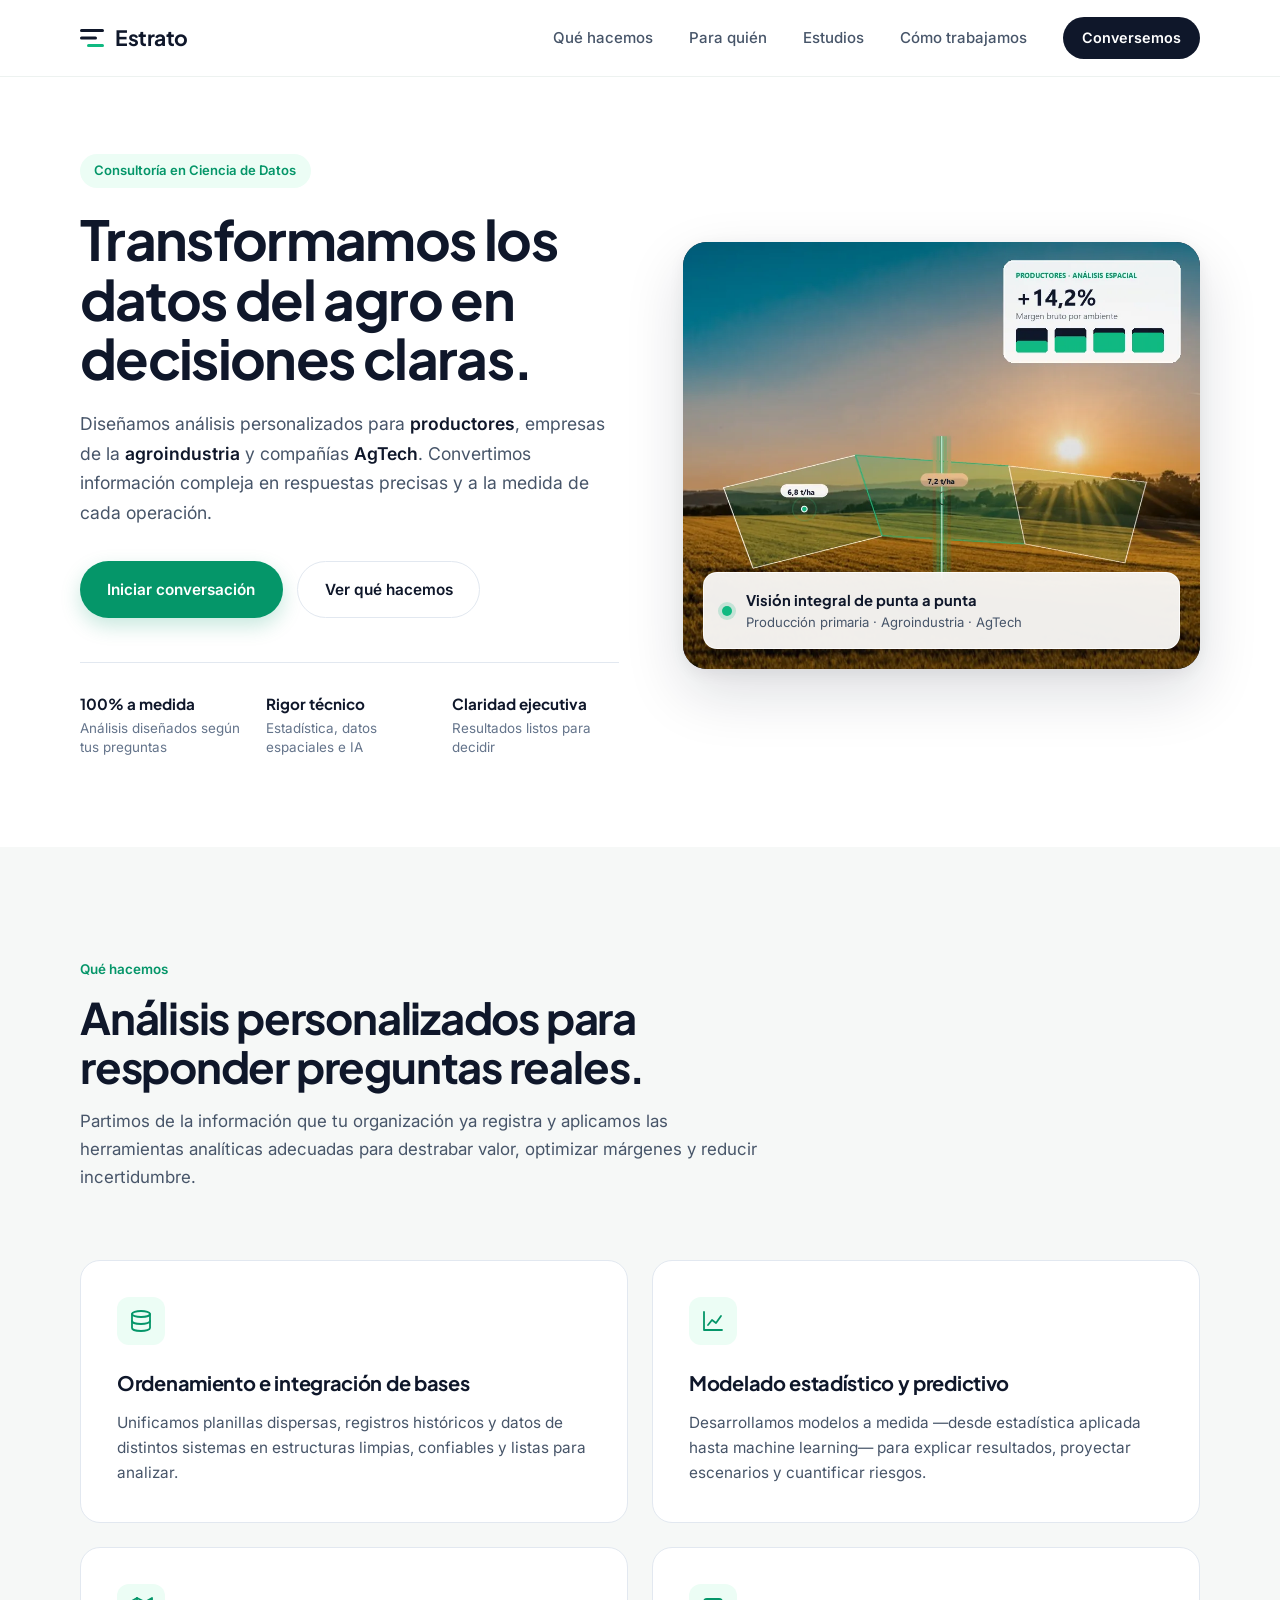
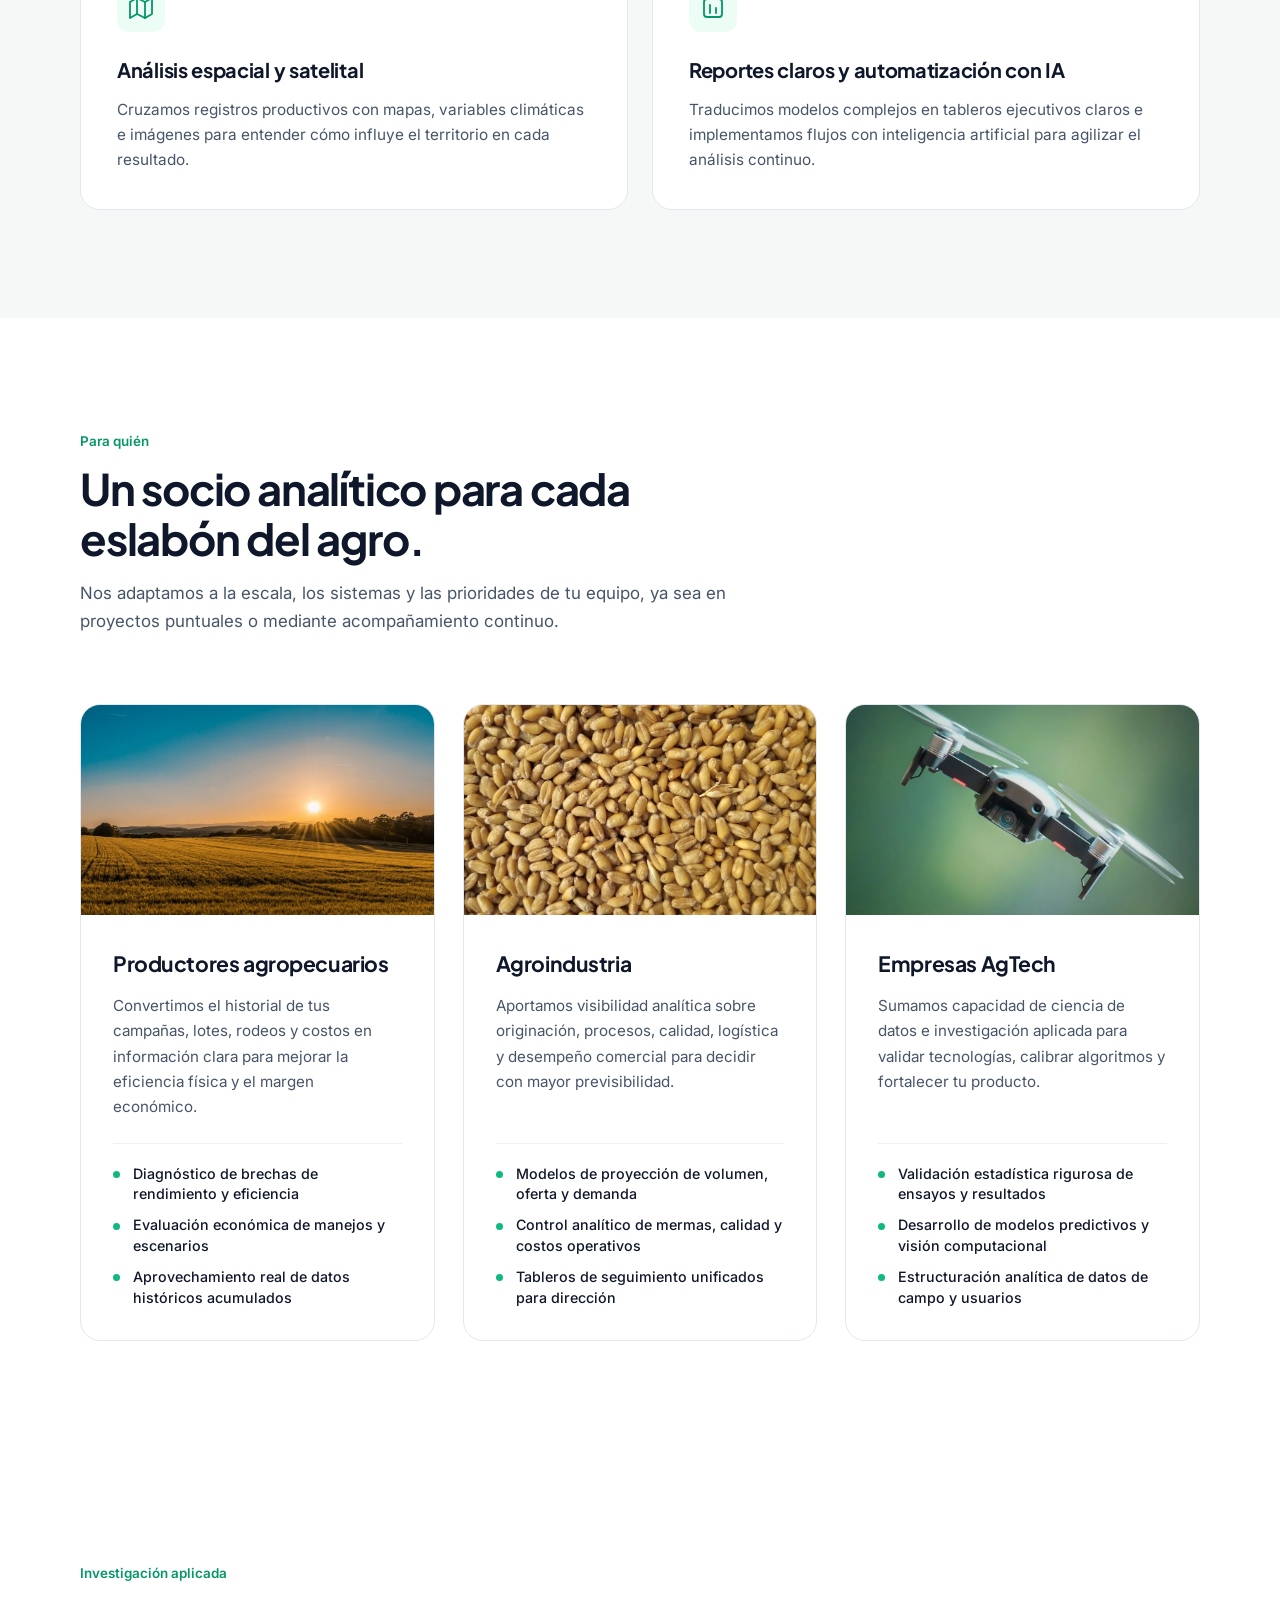
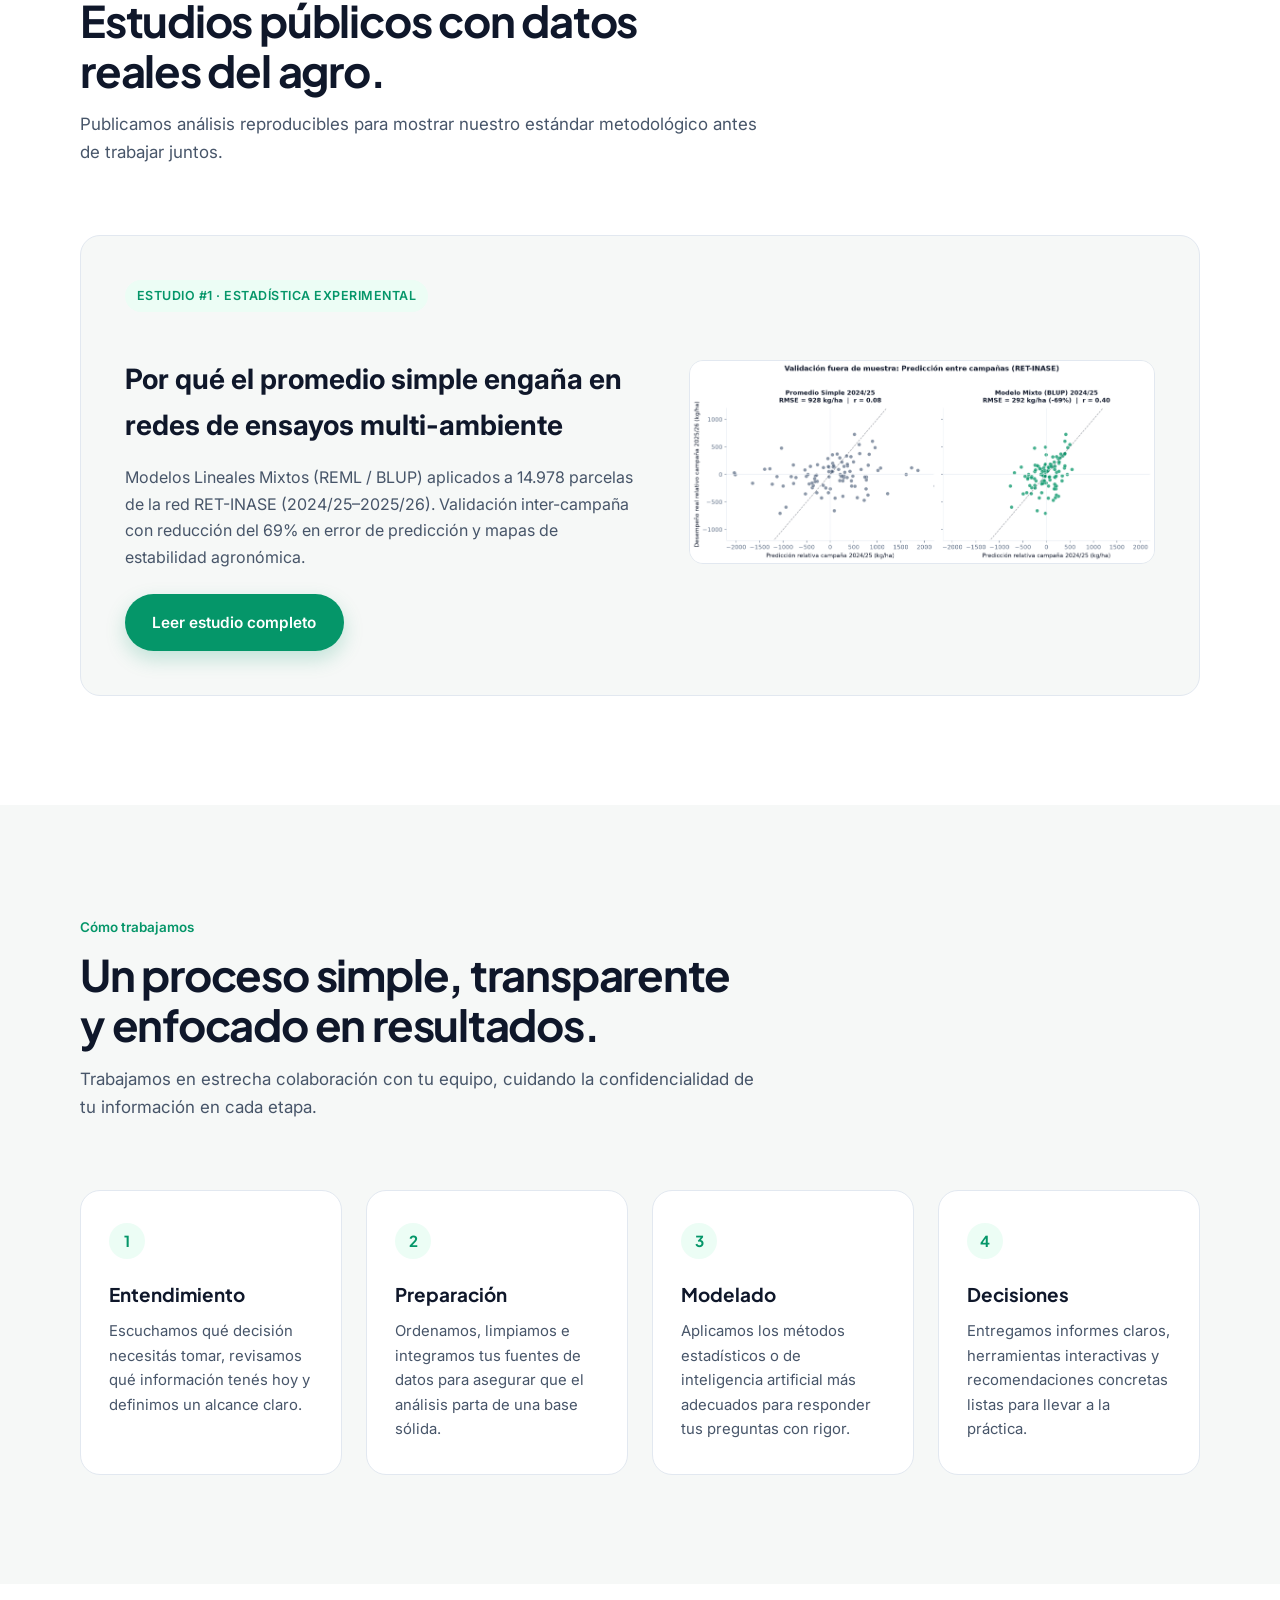
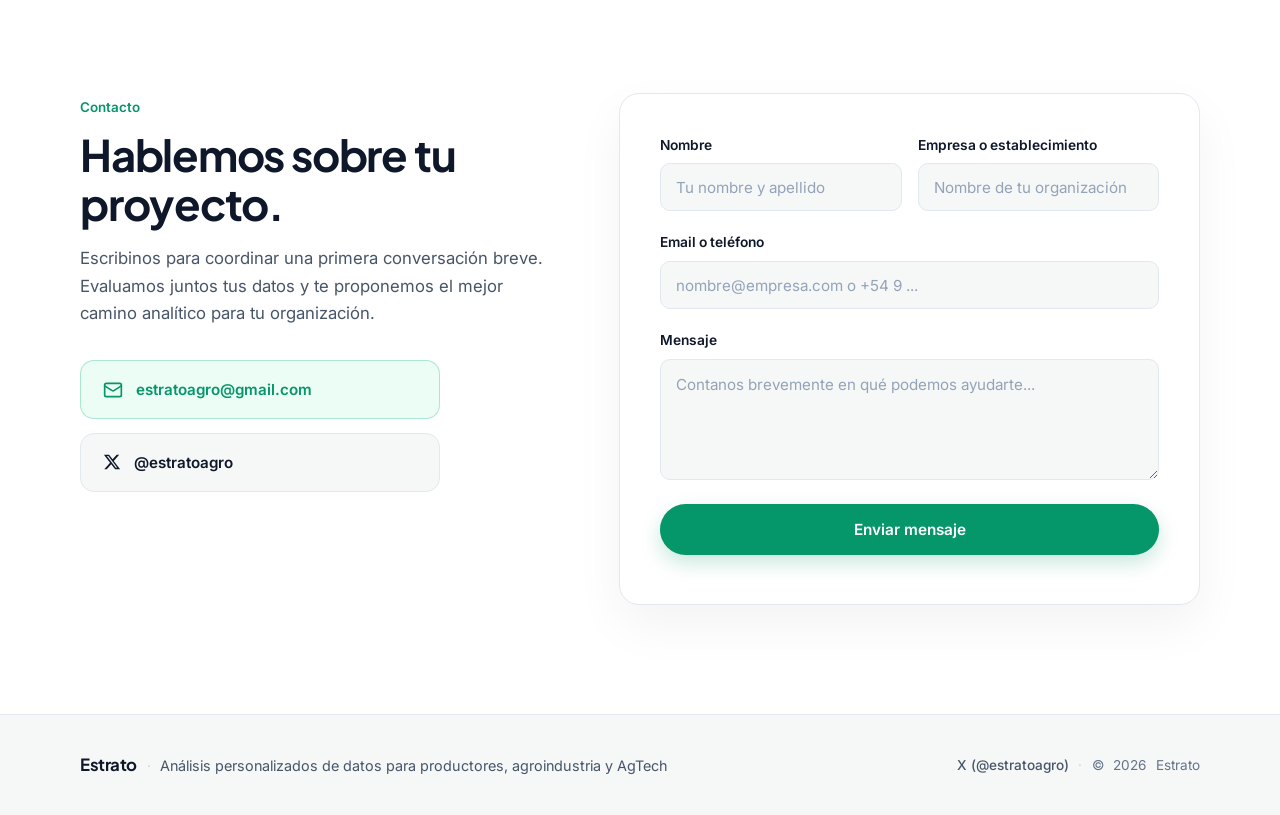
==== commit 82aa662b: "Hero: incorporar video continuo de analisis de datos (Productores, Agroindustria y AgTech)" ====
--- a/index.html
+++ b/index.html
@@ -103,128 +103,21 @@
         </div>
 
         <div class="hero-media">
-          <div class="video-frame hero-showcase" id="hero-showcase" role="region" aria-label="Demostración animada de análisis de datos en el agro">
-            <div class="showcase-stage">
-              <!-- Escena 0: Productores — GIS & Zonificación -->
-              <div class="showcase-slide is-active" data-scene="0" aria-hidden="false">
-                <picture class="showcase-bg kb-zoom-in">
-                  <source srcset="assets/field-productores.webp" type="image/webp">
-                  <img src="assets/field-productores.jpg" alt="" aria-hidden="true" fetchpriority="high">
-                </picture>
-                <div class="showcase-scrim" aria-hidden="true"></div>
-                <svg class="showcase-overlay" viewBox="0 0 600 480" preserveAspectRatio="xMidYMid slice" aria-hidden="true">
-                  <defs>
-                    <linearGradient id="scanGrad" x1="0%" y1="0%" x2="100%" y2="0%">
-                      <stop offset="0%" stop-color="rgba(16,185,129,0)"/>
-                      <stop offset="50%" stop-color="rgba(16,185,129,0.45)"/>
-                      <stop offset="100%" stop-color="rgba(16,185,129,0)"/>
-                    </linearGradient>
-                  </defs>
-                  <polygon class="gis-zone gis-z1" points="55,155 235,120 275,255 110,300"/>
-                  <polygon class="gis-zone gis-z2" points="235,120 430,145 455,275 275,255"/>
-                  <polygon class="gis-zone gis-z3" points="110,300 275,255 390,340 165,375"/>
-                  <rect class="scan-beam" x="0" y="95" width="110" height="310" fill="url(#scanGrad)"/>
-                  <circle class="geo-pin p1" cx="165" cy="215" r="5"/>
-                  <circle class="geo-pin p2" cx="345" cy="200" r="5"/>
-                  <circle class="geo-pin p3" cx="255" cy="310" r="5"/>
-                </svg>
-                <div class="showcase-card">
-                  <span class="showcase-tag">GIS · Producción Primaria</span>
-                  <strong class="showcase-metric" data-counter="14.2" data-prefix="+" data-suffix="%" data-decimals="1">+14,2%</strong>
-                  <span class="showcase-sub">Margen bruto por ambiente</span>
-                  <div class="mini-bars" aria-hidden="true">
-                    <span class="mini-bar"><i style="--bar-h:62%; --d:0.25s"></i></span>
-                    <span class="mini-bar"><i style="--bar-h:84%; --d:0.4s"></i></span>
-                    <span class="mini-bar"><i style="--bar-h:96%; --d:0.55s"></i></span>
-                  </div>
-                </div>
-              </div>
-
-              <!-- Escena 1: Agroindustria — LMM / BLUP -->
-              <div class="showcase-slide" data-scene="1" aria-hidden="true">
-                <picture class="showcase-bg kb-zoom-out">
-                  <source srcset="assets/field-agroindustria.webp" type="image/webp">
-                  <img src="assets/field-agroindustria.jpg" alt="" aria-hidden="true">
-                </picture>
-                <div class="showcase-scrim" aria-hidden="true"></div>
-                <svg class="showcase-overlay" viewBox="0 0 600 480" preserveAspectRatio="xMidYMid slice" aria-hidden="true">
-                  <g class="stat-grid" stroke="rgba(255,255,255,0.22)" stroke-width="1">
-                    <line x1="70" y1="160" x2="520" y2="160"/>
-                    <line x1="70" y1="225" x2="520" y2="225"/>
-                    <line x1="70" y1="290" x2="520" y2="290"/>
-                  </g>
-                  <path class="conf-band" d="M 80 315 Q 230 265 340 215 T 515 145 L 515 190 Q 340 250 230 295 T 80 345 Z"/>
-                  <path class="stat-curve" d="M 80 330 Q 230 280 340 232 T 515 167"/>
-                  <circle class="stat-dot d1" cx="115" cy="312" r="5"/>
-                  <circle class="stat-dot d2" cx="175" cy="296" r="5"/>
-                  <circle class="stat-dot d3" cx="240" cy="260" r="5"/>
-                  <circle class="stat-dot d4" cx="305" cy="245" r="5"/>
-                  <circle class="stat-dot d5" cx="370" cy="212" r="5"/>
-                  <circle class="stat-dot d6" cx="435" cy="195" r="5"/>
-                  <circle class="stat-dot d7" cx="495" cy="172" r="6"/>
-                </svg>
-                <div class="showcase-card">
-                  <span class="showcase-tag">REML / BLUP · Agroindustria</span>
-                  <strong class="showcase-metric" data-counter="69" data-prefix="-" data-suffix="%" data-decimals="0">-69%</strong>
-                  <span class="showcase-sub">Error RMSE entre campañas · RET</span>
-                  <span class="showcase-pill">Interacción G×E modelada</span>
-                </div>
-              </div>
-
-              <!-- Escena 2: AgTech — Visión Computacional e IA -->
-              <div class="showcase-slide" data-scene="2" aria-hidden="true">
-                <picture class="showcase-bg kb-drift">
-                  <source srcset="assets/field-agtech.webp" type="image/webp">
-                  <img src="assets/field-agtech.jpg" alt="" aria-hidden="true">
-                </picture>
-                <div class="showcase-scrim" aria-hidden="true"></div>
-                <svg class="showcase-overlay" viewBox="0 0 600 480" preserveAspectRatio="xMidYMid slice" aria-hidden="true">
-                  <g class="focus-bracket fb1">
-                    <path d="M 95 160 L 95 135 L 120 135 M 215 135 L 240 135 L 240 160 M 240 245 L 240 270 L 215 270 M 120 270 L 95 270 L 95 245"/>
-                  </g>
-                  <g class="focus-bracket fb2">
-                    <path d="M 335 205 L 335 180 L 360 180 M 465 180 L 490 180 L 490 205 M 490 285 L 490 310 L 465 310 M 360 310 L 335 310 L 335 285"/>
-                  </g>
-                  <path class="flow-line" d="M 168 202 C 235 180, 270 250, 335 245"/>
-                  <path class="flow-line" d="M 412 245 C 455 245, 480 285, 520 300"/>
-                  <circle class="flow-node fn1" cx="168" cy="202" r="6"/>
-                  <circle class="flow-node fn2" cx="412" cy="245" r="6"/>
-                  <circle class="flow-node fn3" cx="520" cy="300" r="6"/>
-                </svg>
-                <div class="showcase-card">
-                  <span class="showcase-tag">IA &amp; Pipelines · AgTech</span>
-                  <div class="metric-ring-row">
-                    <div>
-                      <strong class="showcase-metric" data-counter="94.8" data-prefix="" data-suffix="%" data-decimals="1">94,8%</strong>
-                      <span class="showcase-sub">Precisión de detección</span>
-                    </div>
-                    <svg class="mini-ring" viewBox="0 0 44 44" aria-hidden="true">
-                      <circle class="ring-track" cx="22" cy="22" r="17"/>
-                      <circle class="ring-progress" cx="22" cy="22" r="17"/>
-                    </svg>
-                  </div>
-                </div>
-              </div>
-            </div>
-
-            <div class="video-glass-card showcase-dock">
-              <div class="dock-head">
-                <span class="glass-dot" aria-hidden="true"></span>
+          <div class="video-frame">
+            <video
+              class="hero-video"
+              src="assets/estrato-hero.mp4"
+              poster="assets/estrato-hero-poster.webp"
+              autoplay
+              loop
+              muted
+              playsinline
+            ></video>
+            <div class="video-glass-card">
+              <span class="glass-dot" aria-hidden="true"></span>
+              <div>
                 <strong>Visión integral de punta a punta</strong>
-              </div>
-              <div class="dock-tabs" role="tablist" aria-label="Sectores analizados">
-                <button type="button" class="dock-tab is-active" role="tab" aria-selected="true" data-target="0">
-                  <span>Productores</span>
-                  <i class="dock-progress" aria-hidden="true"></i>
-                </button>
-                <button type="button" class="dock-tab" role="tab" aria-selected="false" data-target="1">
-                  <span>Agroindustria</span>
-                  <i class="dock-progress" aria-hidden="true"></i>
-                </button>
-                <button type="button" class="dock-tab" role="tab" aria-selected="false" data-target="2">
-                  <span>AgTech</span>
-                  <i class="dock-progress" aria-hidden="true"></i>
-                </button>
+                <span>Producción primaria · Agroindustria · AgTech</span>
               </div>
             </div>
           </div>
--- a/styles.css
+++ b/styles.css
@@ -310,303 +310,11 @@
   aspect-ratio: 4 / 3.3;
 }
 
-.showcase-stage {
-  position: relative;
-  width: 100%;
-  height: 100%;
-}
-
-.showcase-slide {
-  position: absolute;
-  inset: 0;
-  opacity: 0;
-  visibility: hidden;
-  transition: opacity 0.85s cubic-bezier(0.22, 1, 0.36, 1), visibility 0.85s;
-}
-
-.showcase-slide.is-active {
-  opacity: 1;
-  visibility: visible;
-  z-index: 2;
-}
-
-.showcase-bg {
-  position: absolute;
-  inset: 0;
-  display: block;
-  width: 100%;
-  height: 100%;
-}
-
-.showcase-bg img {
+.hero-video {
   width: 100%;
   height: 100%;
   object-fit: cover;
   display: block;
-}
-
-.showcase-slide.is-active .kb-zoom-in img {
-  animation: kbZoomIn 6.2s ease-out forwards;
-}
-
-.showcase-slide.is-active .kb-zoom-out img {
-  animation: kbZoomOut 6.2s ease-out forwards;
-}
-
-.showcase-slide.is-active .kb-drift img {
-  animation: kbDrift 6.2s ease-out forwards;
-}
-
-.showcase-scrim {
-  position: absolute;
-  inset: 0;
-  background:
-    linear-gradient(180deg, rgba(15, 23, 42, 0.18) 0%, rgba(15, 23, 42, 0.08) 45%, rgba(15, 23, 42, 0.42) 100%);
-  pointer-events: none;
-}
-
-.showcase-overlay {
-  position: absolute;
-  inset: 0;
-  width: 100%;
-  height: 100%;
-  pointer-events: none;
-}
-
-.gis-zone {
-  fill: rgba(16, 185, 129, 0.14);
-  stroke: rgba(255, 255, 255, 0.78);
-  stroke-width: 1.5;
-  opacity: 0;
-}
-
-.gis-z2 {
-  fill: rgba(16, 185, 129, 0.22);
-  stroke: #10B981;
-}
-
-.showcase-slide.is-active .gis-zone {
-  animation: popIn 0.8s cubic-bezier(0.22, 1, 0.36, 1) forwards;
-}
-
-.showcase-slide.is-active .gis-z2 { animation-delay: 0.2s; }
-.showcase-slide.is-active .gis-z3 { animation-delay: 0.38s; }
-
-.scan-beam {
-  opacity: 0;
-}
-
-.showcase-slide.is-active .scan-beam {
-  animation: scanSweep 2.4s cubic-bezier(0.22, 1, 0.36, 1) 0.25s forwards;
-}
-
-.geo-pin,
-.stat-dot,
-.flow-node {
-  fill: #10B981;
-  stroke: #FFFFFF;
-  stroke-width: 2;
-  opacity: 0;
-  transform-box: fill-box;
-  transform-origin: center;
-}
-
-.showcase-slide.is-active .geo-pin,
-.showcase-slide.is-active .stat-dot,
-.showcase-slide.is-active .flow-node {
-  animation: popIn 0.45s cubic-bezier(0.22, 1, 0.36, 1) forwards;
-}
-
-.showcase-slide.is-active .p1 { animation-delay: 0.45s; }
-.showcase-slide.is-active .p2 { animation-delay: 0.7s; }
-.showcase-slide.is-active .p3 { animation-delay: 0.95s; }
-
-.conf-band {
-  fill: rgba(16, 185, 129, 0.16);
-  opacity: 0;
-}
-
-.showcase-slide.is-active .conf-band {
-  animation: popIn 0.9s ease-out 0.2s forwards;
-}
-
-.stat-curve {
-  fill: none;
-  stroke: #10B981;
-  stroke-width: 3;
-  stroke-linecap: round;
-  stroke-dasharray: 520;
-  stroke-dashoffset: 520;
-}
-
-.showcase-slide.is-active .stat-curve {
-  animation: drawPath 1.4s cubic-bezier(0.22, 1, 0.36, 1) 0.15s forwards;
-}
-
-.showcase-slide.is-active .d1 { animation-delay: 0.25s; }
-.showcase-slide.is-active .d2 { animation-delay: 0.35s; }
-.showcase-slide.is-active .d3 { animation-delay: 0.45s; }
-.showcase-slide.is-active .d4 { animation-delay: 0.55s; }
-.showcase-slide.is-active .d5 { animation-delay: 0.65s; }
-.showcase-slide.is-active .d6 { animation-delay: 0.75s; }
-.showcase-slide.is-active .d7 { animation-delay: 0.85s; }
-
-.focus-bracket path {
-  fill: none;
-  stroke: rgba(255, 255, 255, 0.9);
-  stroke-width: 2.2;
-  stroke-linecap: round;
-}
-
-.fb2 path {
-  stroke: #10B981;
-}
-
-.focus-bracket {
-  opacity: 0;
-  transform-box: fill-box;
-  transform-origin: center;
-}
-
-.showcase-slide.is-active .focus-bracket {
-  animation: popIn 0.6s cubic-bezier(0.22, 1, 0.36, 1) forwards;
-}
-
-.showcase-slide.is-active .fb2 { animation-delay: 0.3s; }
-
-.flow-line {
-  fill: none;
-  stroke: rgba(255, 255, 255, 0.85);
-  stroke-width: 2;
-  stroke-dasharray: 6 6;
-}
-
-.showcase-slide.is-active .flow-line {
-  animation: flowDash 1.4s linear infinite;
-}
-
-.showcase-slide.is-active .fn1 { animation-delay: 0.25s; }
-.showcase-slide.is-active .fn2 { animation-delay: 0.45s; }
-.showcase-slide.is-active .fn3 { animation-delay: 0.65s; }
-
-.showcase-card {
-  position: absolute;
-  top: 1.25rem;
-  right: 1.25rem;
-  max-width: 230px;
-  background: rgba(255, 255, 255, 0.92);
-  backdrop-filter: blur(14px);
-  border: 1px solid rgba(255, 255, 255, 0.85);
-  border-radius: 16px;
-  padding: 0.9rem 1.05rem;
-  box-shadow: 0 12px 32px rgba(15, 23, 42, 0.12);
-  opacity: 0;
-}
-
-.showcase-slide.is-active .showcase-card {
-  animation: cardEnter 0.55s cubic-bezier(0.22, 1, 0.36, 1) 0.15s forwards;
-}
-
-.showcase-tag {
-  display: inline-block;
-  font-size: 0.7rem;
-  font-weight: 600;
-  letter-spacing: 0.03em;
-  text-transform: uppercase;
-  color: var(--emerald-dark);
-  margin-bottom: 0.25rem;
-}
-
-.showcase-metric {
-  display: block;
-  font-family: var(--font-display);
-  font-size: 1.55rem;
-  line-height: 1.1;
-  font-weight: 700;
-  color: var(--ink);
-}
-
-.showcase-sub {
-  display: block;
-  font-size: 0.78rem;
-  color: var(--ink-secondary);
-  margin-top: 0.2rem;
-}
-
-.mini-bars {
-  display: flex;
-  align-items: flex-end;
-  gap: 0.35rem;
-  height: 26px;
-  margin-top: 0.65rem;
-}
-
-.mini-bar {
-  flex: 1;
-  height: 100%;
-  background: rgba(15, 23, 42, 0.07);
-  border-radius: 4px;
-  display: flex;
-  align-items: flex-end;
-  overflow: hidden;
-}
-
-.mini-bar i {
-  display: block;
-  width: 100%;
-  height: var(--bar-h, 70%);
-  background: var(--emerald);
-  border-radius: 4px;
-  transform: scaleY(0);
-  transform-origin: bottom;
-}
-
-.showcase-slide.is-active .mini-bar i {
-  animation: barGrow 0.9s cubic-bezier(0.22, 1, 0.36, 1) var(--d, 0.25s) forwards;
-}
-
-.showcase-pill {
-  display: inline-block;
-  margin-top: 0.55rem;
-  font-size: 0.72rem;
-  font-weight: 600;
-  color: var(--emerald-dark);
-  background: var(--emerald-tint);
-  padding: 0.22rem 0.55rem;
-  border-radius: 999px;
-}
-
-.metric-ring-row {
-  display: flex;
-  align-items: center;
-  justify-content: space-between;
-  gap: 0.75rem;
-}
-
-.mini-ring {
-  width: 40px;
-  height: 40px;
-  transform: rotate(-90deg);
-  flex-shrink: 0;
-}
-
-.ring-track {
-  fill: none;
-  stroke: rgba(15, 23, 42, 0.1);
-  stroke-width: 4;
-}
-
-.ring-progress {
-  fill: none;
-  stroke: var(--emerald);
-  stroke-width: 4;
-  stroke-linecap: round;
-  stroke-dasharray: 107;
-  stroke-dashoffset: 107;
-}
-
-.showcase-slide.is-active .ring-progress {
-  animation: ringFill 1.1s cubic-bezier(0.22, 1, 0.36, 1) 0.3s forwards;
 }
 
 .video-glass-card {
@@ -614,30 +322,20 @@
   left: 1.25rem;
   right: 1.25rem;
   bottom: 1.25rem;
-  z-index: 4;
   background: rgba(255, 255, 255, 0.92);
   backdrop-filter: blur(14px);
-  border: 1px solid rgba(255, 255, 255, 0.85);
-  border-radius: 16px;
-  padding: 0.85rem 1.05rem;
+  border: 1px solid rgba(255, 255, 255, 0.8);
+  border-radius: 14px;
+  padding: 0.9rem 1.15rem;
+  display: flex;
+  align-items: center;
+  gap: 0.85rem;
   box-shadow: 0 10px 30px rgba(15, 23, 42, 0.12);
 }
 
-.showcase-dock {
-  display: flex;
-  flex-direction: column;
-  gap: 0.65rem;
-}
-
-.dock-head {
-  display: flex;
-  align-items: center;
-  gap: 0.65rem;
-}
-
 .glass-dot {
-  width: 9px;
-  height: 9px;
+  width: 10px;
+  height: 10px;
   border-radius: 50%;
   background: var(--emerald);
   box-shadow: 0 0 0 4px rgba(16, 185, 129, 0.2);
@@ -652,115 +350,10 @@
   color: var(--ink);
 }
 
-.dock-tabs {
-  display: grid;
-  grid-template-columns: repeat(3, minmax(0, 1fr));
-  gap: 0.45rem;
-}
-
-.dock-tab {
-  position: relative;
-  appearance: none;
-  border: 1px solid rgba(15, 23, 42, 0.08);
-  background: rgba(246, 248, 247, 0.85);
-  color: var(--ink-secondary);
-  font-family: var(--font-sans);
-  font-size: 0.8rem;
-  font-weight: 600;
-  padding: 0.42rem 0.65rem 0.52rem;
-  border-radius: 10px;
-  cursor: pointer;
-  text-align: left;
-  overflow: hidden;
-  transition: background-color 0.2s ease, color 0.2s ease, border-color 0.2s ease;
-}
-
-.dock-tab:hover {
-  color: var(--ink);
-  background: #FFFFFF;
-}
-
-.dock-tab.is-active {
-  background: #FFFFFF;
-  color: var(--ink);
-  border-color: rgba(16, 185, 129, 0.35);
-}
-
-.dock-progress {
-  position: absolute;
-  left: 0;
-  right: 0;
-  bottom: 0;
-  height: 2.5px;
-  background: var(--emerald);
-  transform: scaleX(0);
-  transform-origin: left;
-}
-
-.dock-tab.is-active .dock-progress {
-  animation: dockFill 5.2s linear forwards;
-}
-
-.hero-showcase.is-paused .dock-tab.is-active .dock-progress,
-.hero-showcase.is-paused .showcase-slide.is-active .kb-zoom-in img,
-.hero-showcase.is-paused .showcase-slide.is-active .kb-zoom-out img,
-.hero-showcase.is-paused .showcase-slide.is-active .kb-drift img {
-  animation-play-state: paused;
-}
-
-@keyframes kbZoomIn {
-  from { transform: scale(1) translate3d(0, 0, 0); }
-  to { transform: scale(1.08) translate3d(-1.5%, -1%, 0); }
-}
-
-@keyframes kbZoomOut {
-  from { transform: scale(1.08) translate3d(-1%, 0, 0); }
-  to { transform: scale(1) translate3d(1%, -1%, 0); }
-}
-
-@keyframes kbDrift {
-  from { transform: scale(1.04) translate3d(0, 1.5%, 0); }
-  to { transform: scale(1.09) translate3d(0, -1.5%, 0); }
-}
-
-@keyframes scanSweep {
-  0% { transform: translateX(-20%); opacity: 0; }
-  20% { opacity: 0.85; }
-  80% { opacity: 0.85; }
-  100% { transform: translateX(520%); opacity: 0; }
-}
-
-@keyframes drawPath {
-  to { stroke-dashoffset: 0; }
-}
-
-@keyframes ringFill {
-  to { stroke-dashoffset: 6; }
-}
-
-@keyframes popIn {
-  from { opacity: 0; transform: scale(0.6); }
-  to { opacity: 1; transform: scale(1); }
-}
-
-@keyframes barGrow {
-  from { transform: scaleY(0); }
-  to { transform: scaleY(1); }
-}
-
-@keyframes flowDash {
-  from { stroke-dashoffset: 24; }
-  to { stroke-dashoffset: 0; }
-}
-
-@keyframes cardEnter {
-  from { opacity: 0; transform: translateY(10px); }
-  to { opacity: 1; transform: translateY(0); }
-}
-
-@keyframes dockFill {
-  from { transform: scaleX(0); }
-  to { transform: scaleX(1); }
+.video-glass-card span {
+  display: block;
+  font-size: 0.82rem;
+  color: var(--ink-secondary);
 }
 
 @keyframes pulseDot {
@@ -1515,69 +1108,3 @@
     grid-template-columns: 1fr;
   }
 }
-
-@media (max-width: 640px) {
-  .hero-showcase {
-    aspect-ratio: 4 / 4.4;
-  }
-
-  .showcase-card {
-    top: 0.9rem;
-    left: 0.9rem;
-    right: 0.9rem;
-    max-width: none;
-    padding: 0.75rem 0.9rem;
-  }
-
-  .video-glass-card.showcase-dock {
-    left: 0.9rem;
-    right: 0.9rem;
-    bottom: 0.9rem;
-    padding: 0.75rem 0.9rem;
-  }
-
-  .dock-tabs {
-    gap: 0.35rem;
-  }
-
-  .dock-tab {
-    font-size: 0.76rem;
-    padding: 0.32rem 0.55rem 0.45rem;
-  }
-}
-
-@media (prefers-reduced-motion: reduce) {
-  .showcase-slide,
-  .showcase-slide.is-active .kb-zoom-in img,
-  .showcase-slide.is-active .kb-zoom-out img,
-  .showcase-slide.is-active .kb-drift img,
-  .showcase-slide.is-active .scan-beam,
-  .showcase-slide.is-active .flow-line,
-  .glass-dot {
-    animation: none !important;
-    transition: none !important;
-  }
-
-  .showcase-slide.is-active .gis-zone,
-  .showcase-slide.is-active .geo-pin,
-  .showcase-slide.is-active .stat-dot,
-  .showcase-slide.is-active .flow-node,
-  .showcase-slide.is-active .conf-band,
-  .showcase-slide.is-active .focus-bracket,
-  .showcase-slide.is-active .showcase-card {
-    animation: none !important;
-    opacity: 1 !important;
-    transform: none !important;
-  }
-
-  .showcase-slide.is-active .stat-curve,
-  .showcase-slide.is-active .ring-progress {
-    animation: none !important;
-    stroke-dashoffset: 0 !important;
-  }
-
-  .showcase-slide.is-active .mini-bar i {
-    animation: none !important;
-    transform: scaleY(1) !important;
-  }
-}
